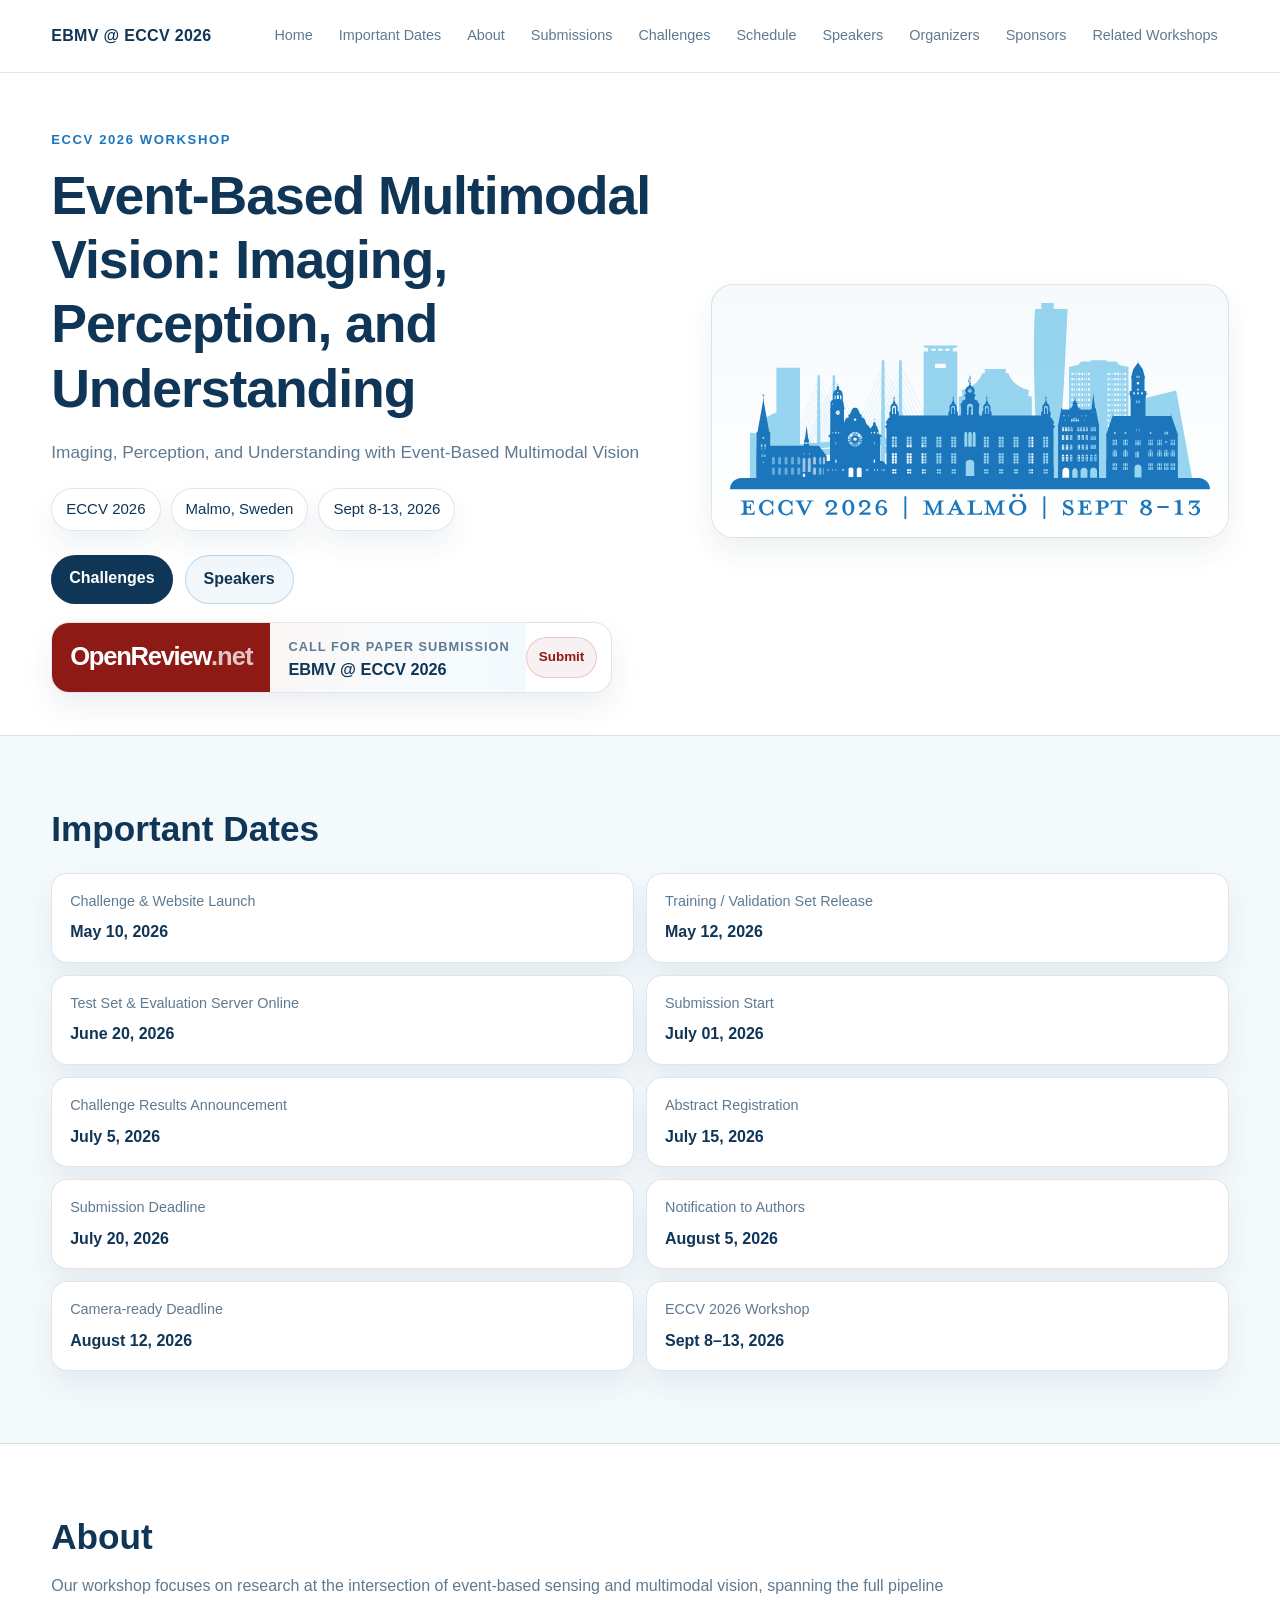
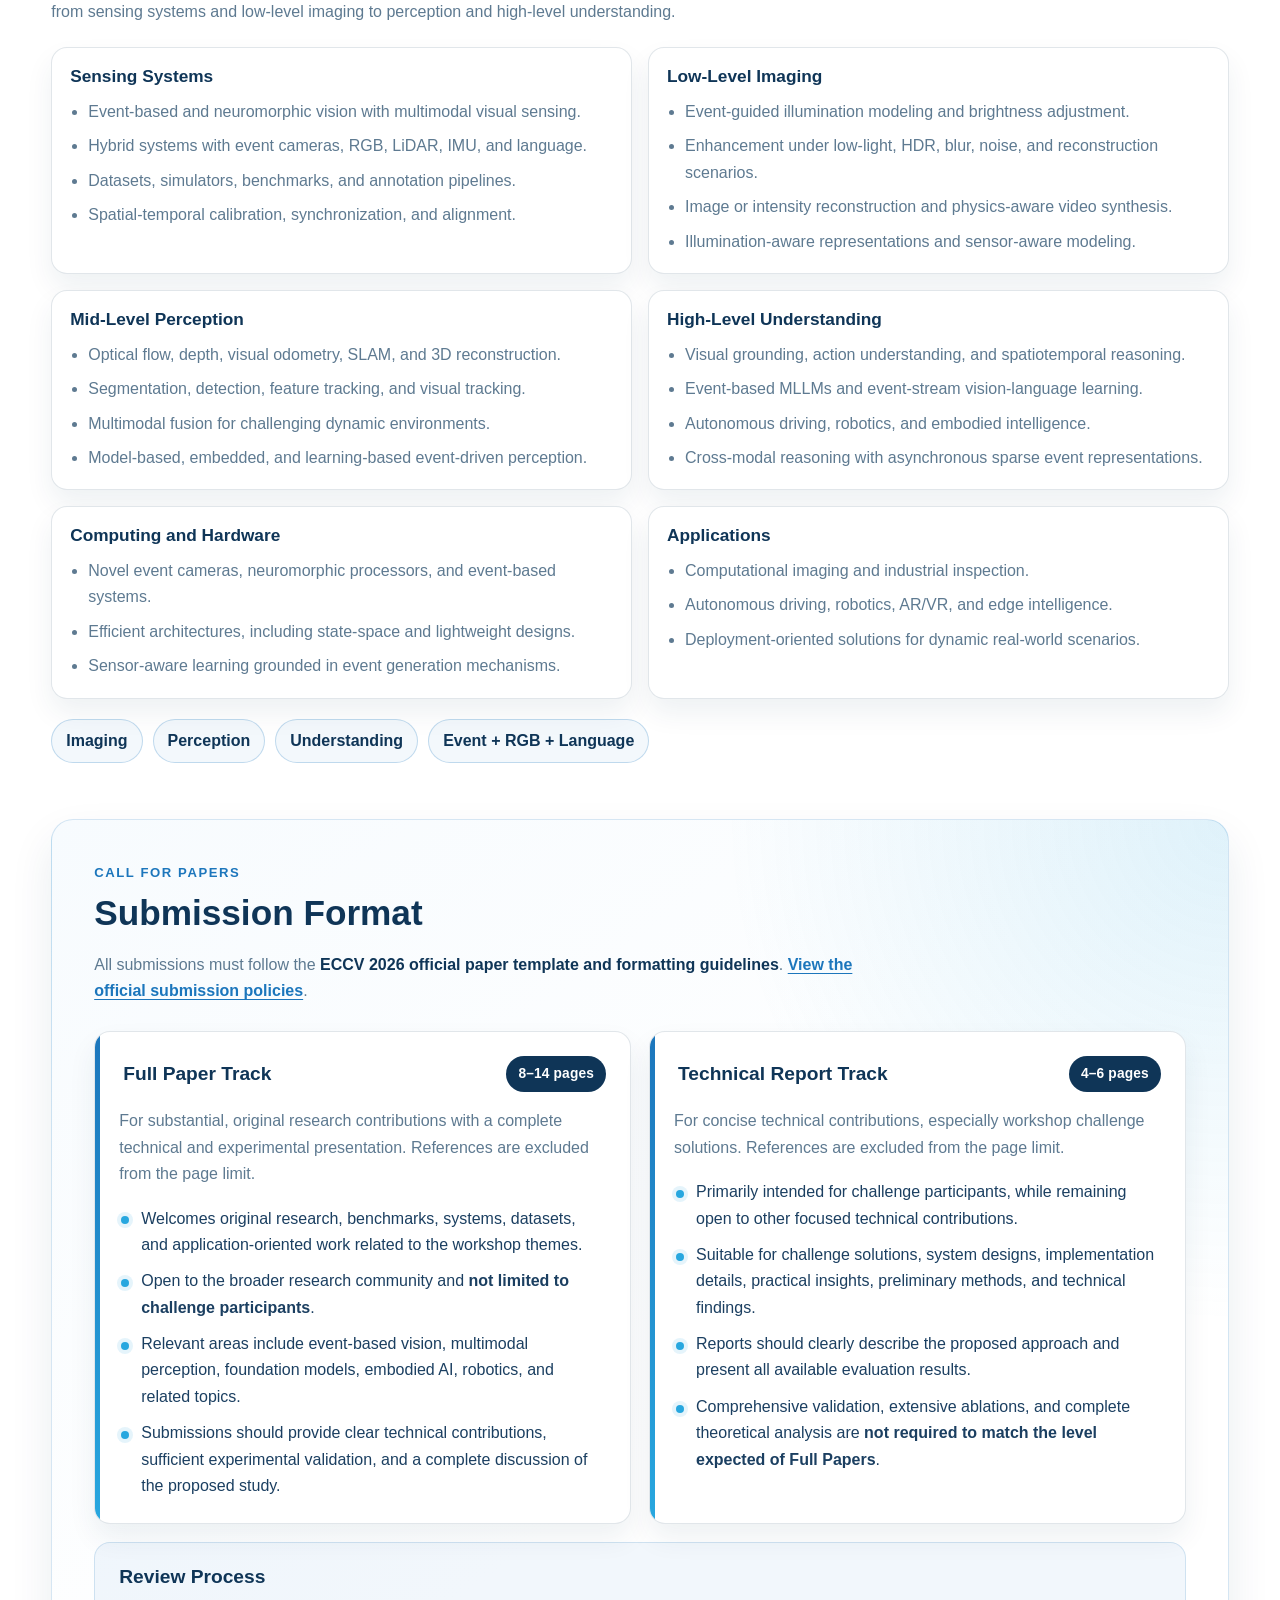
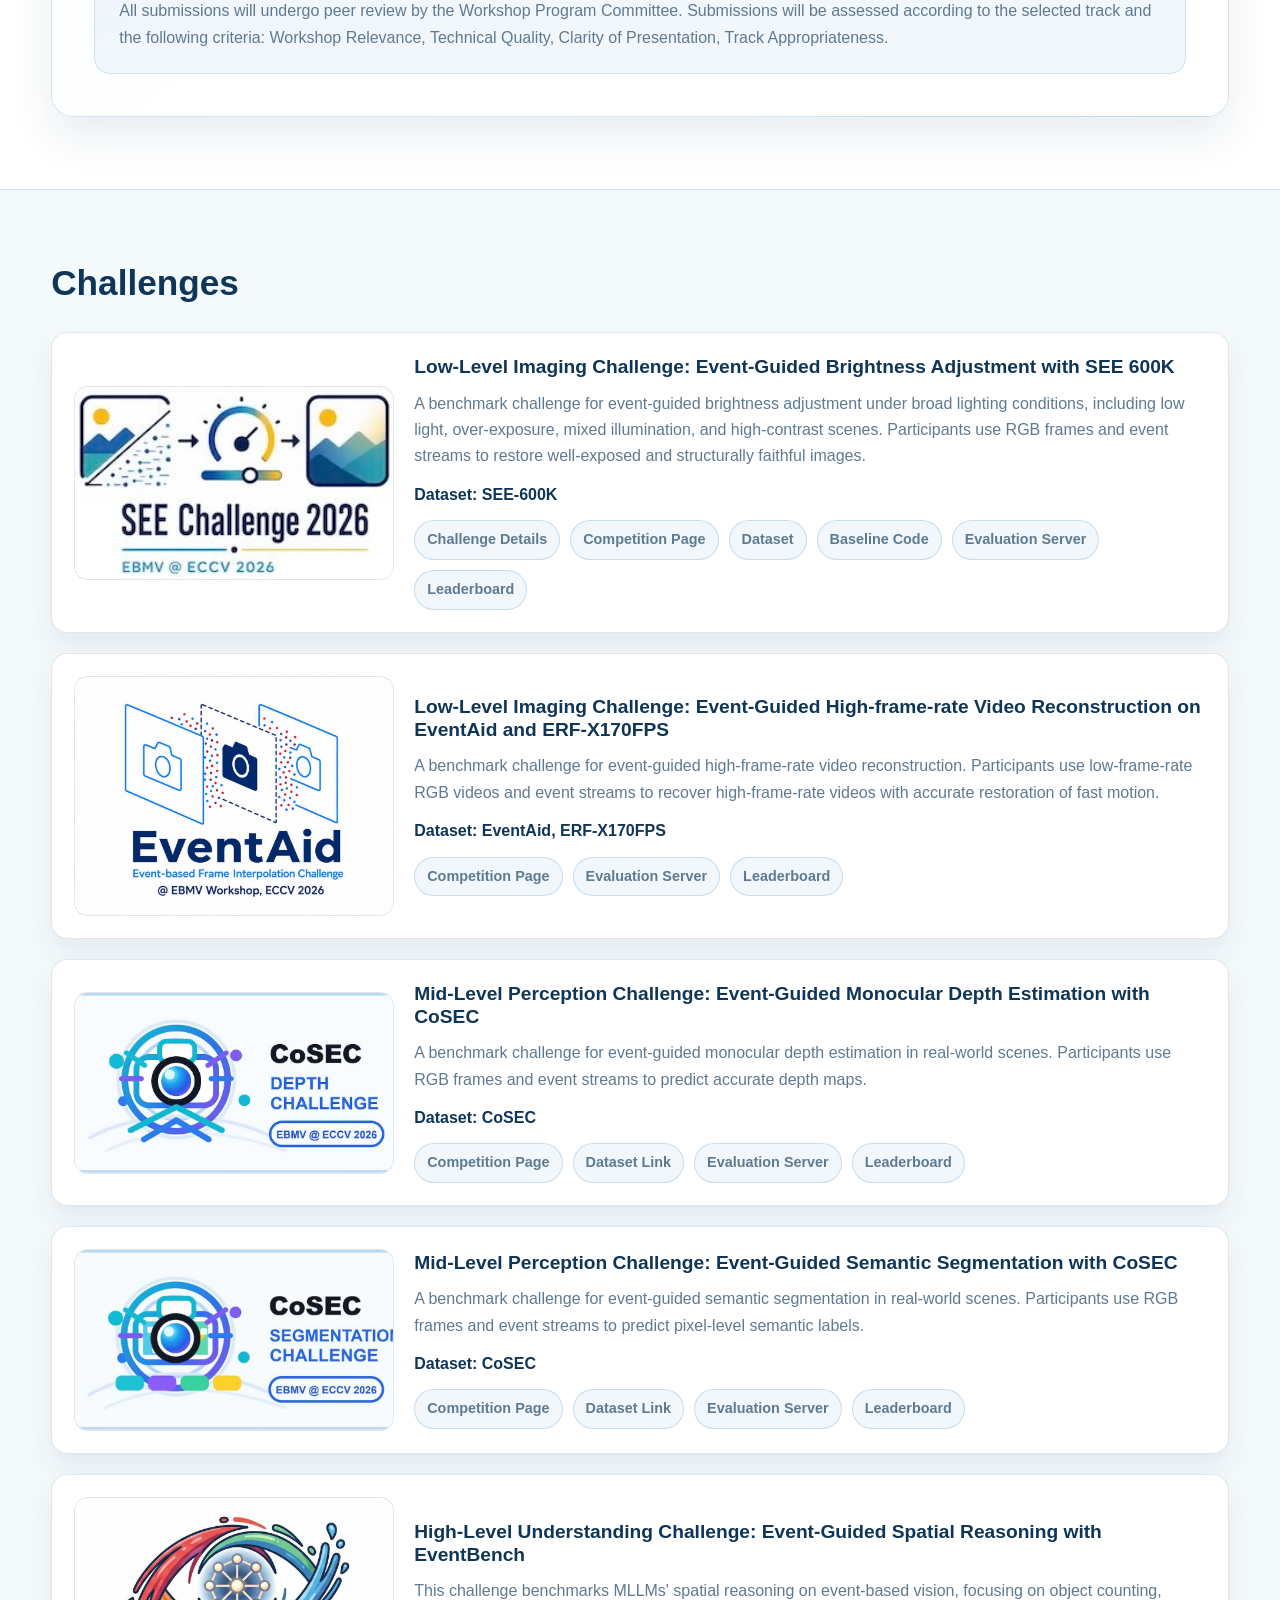
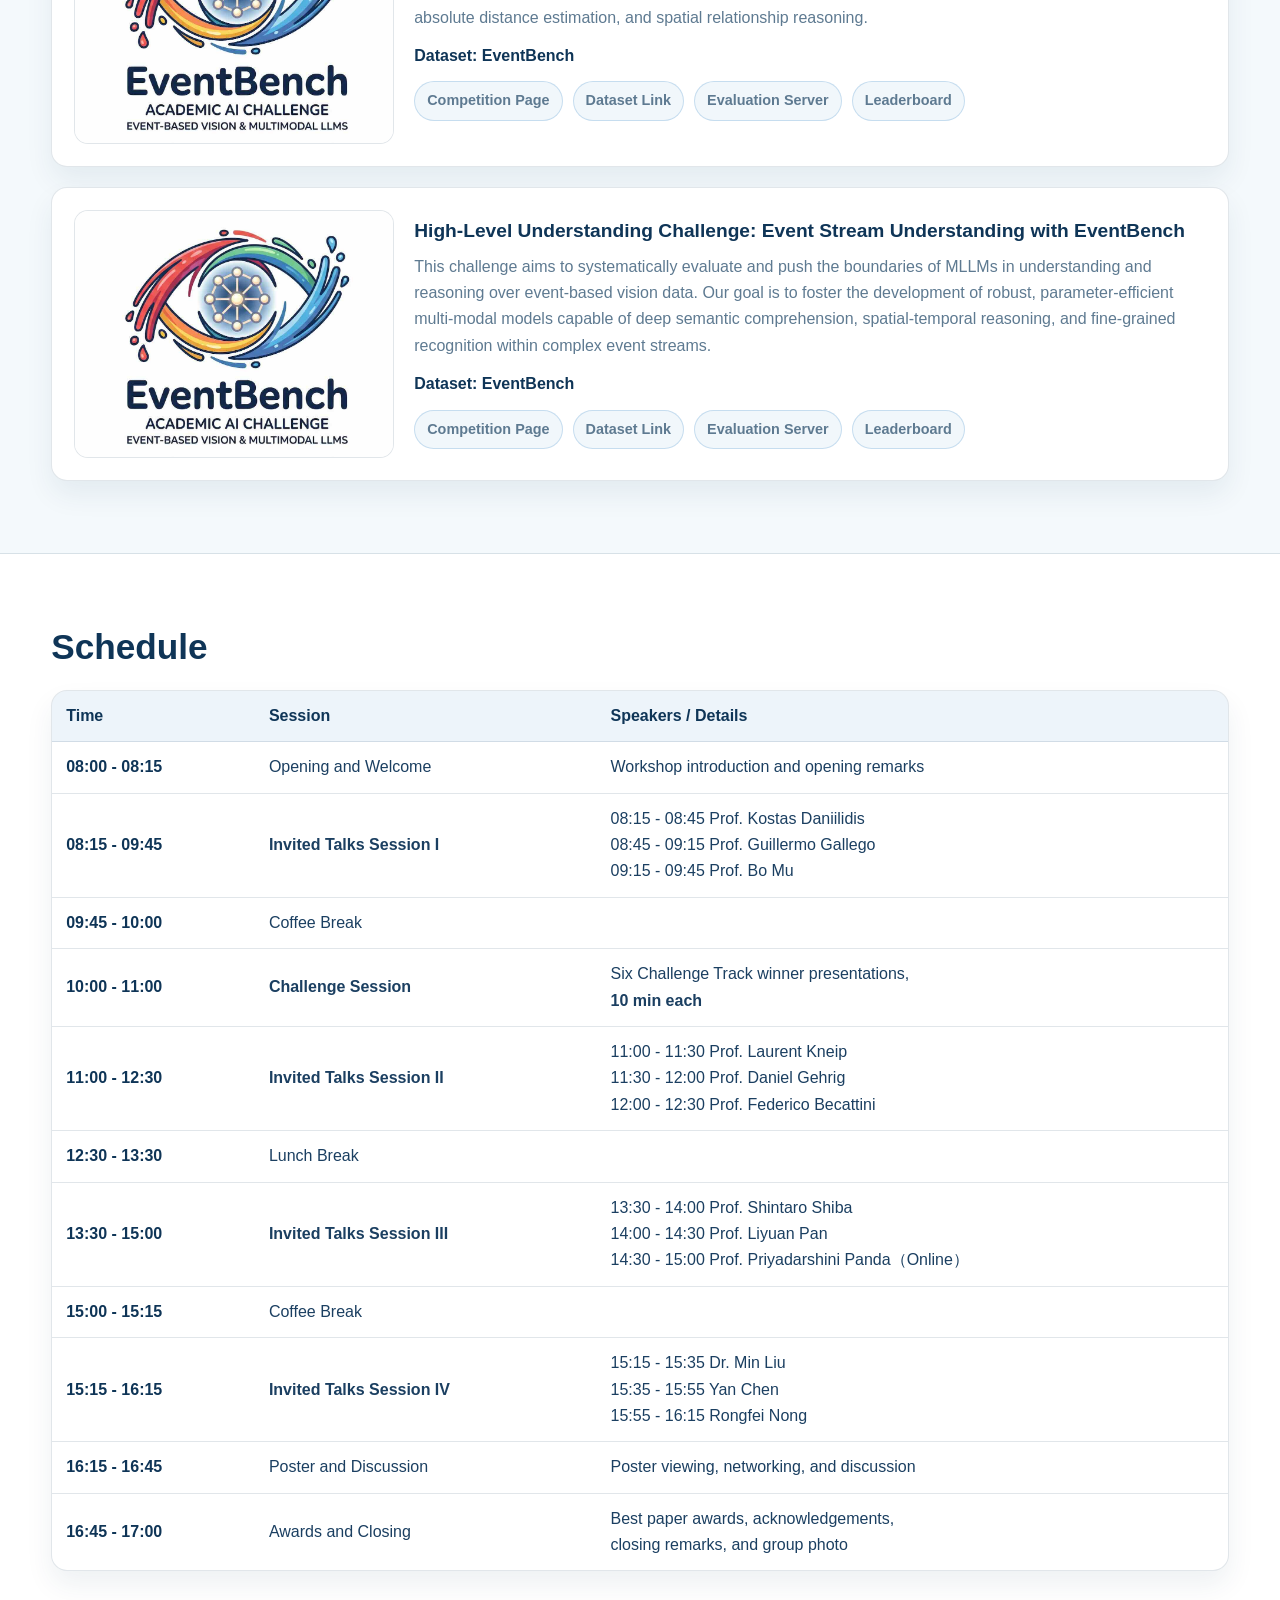
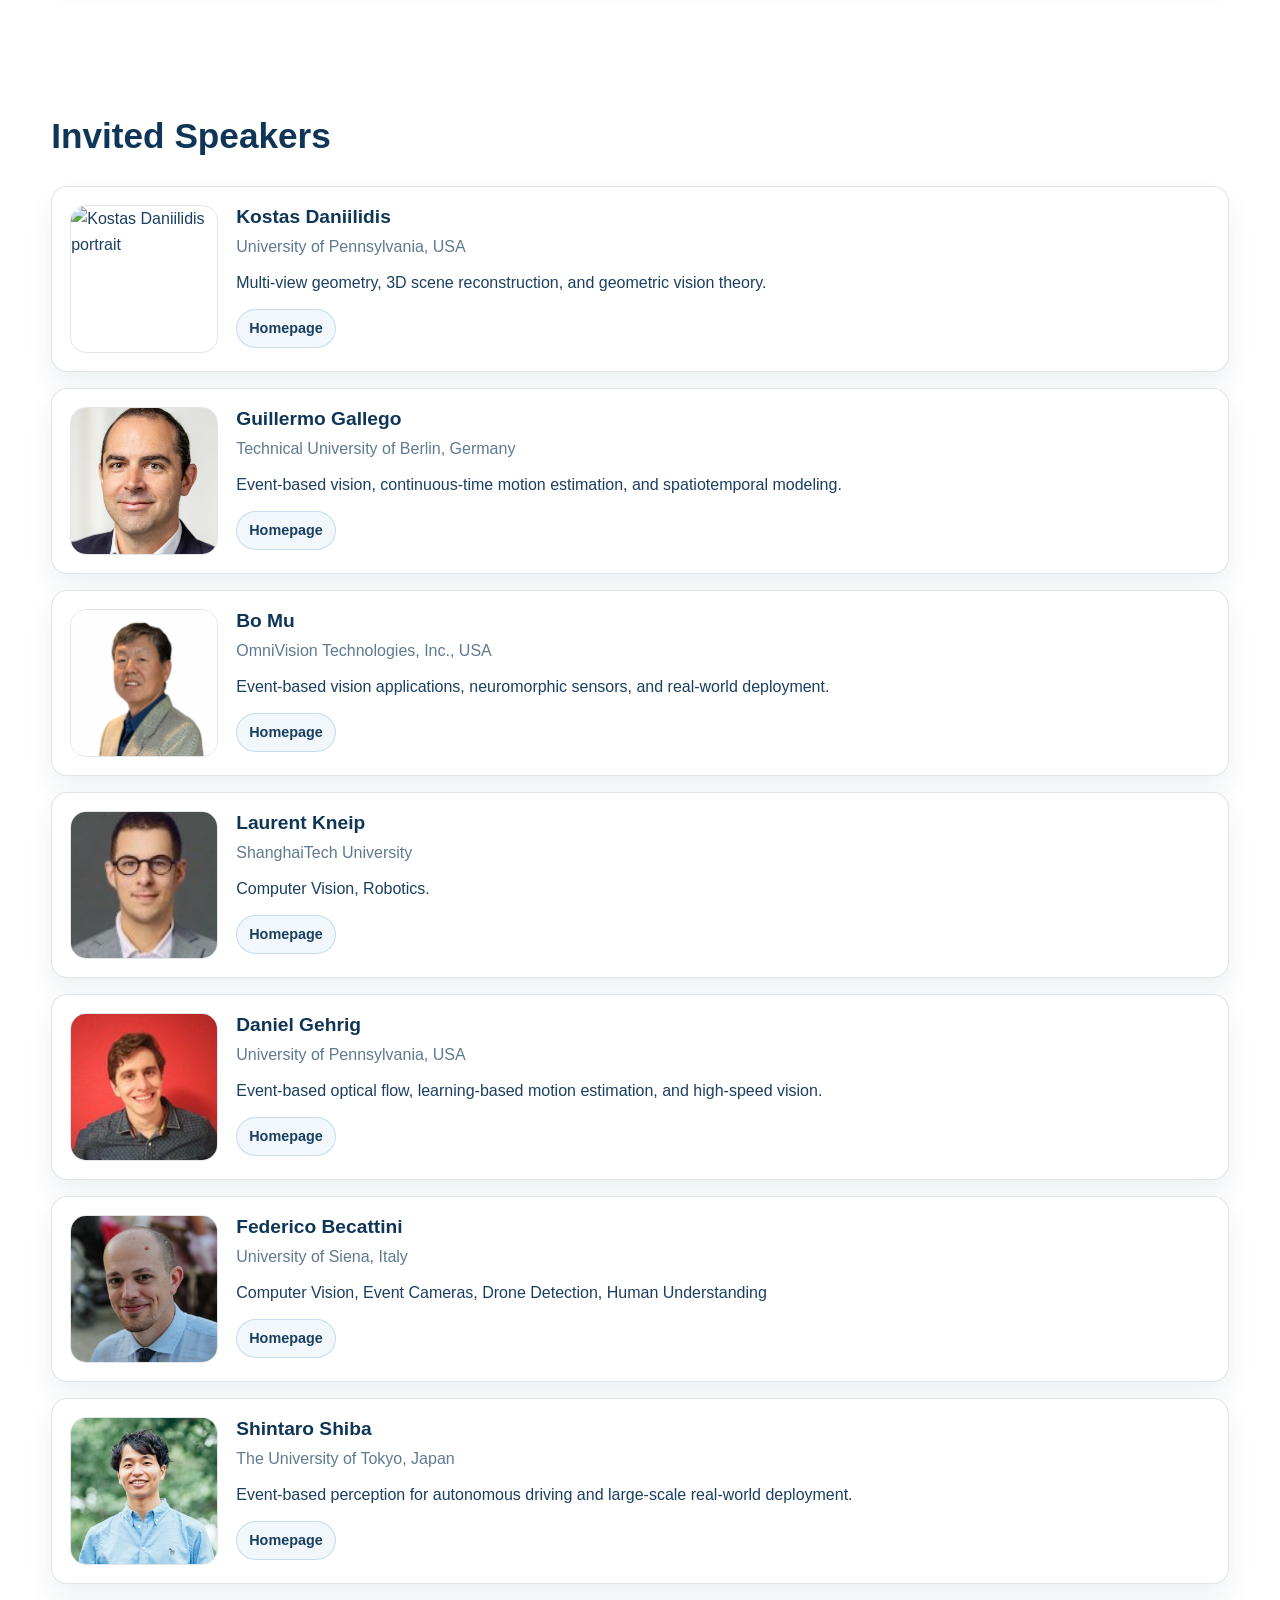
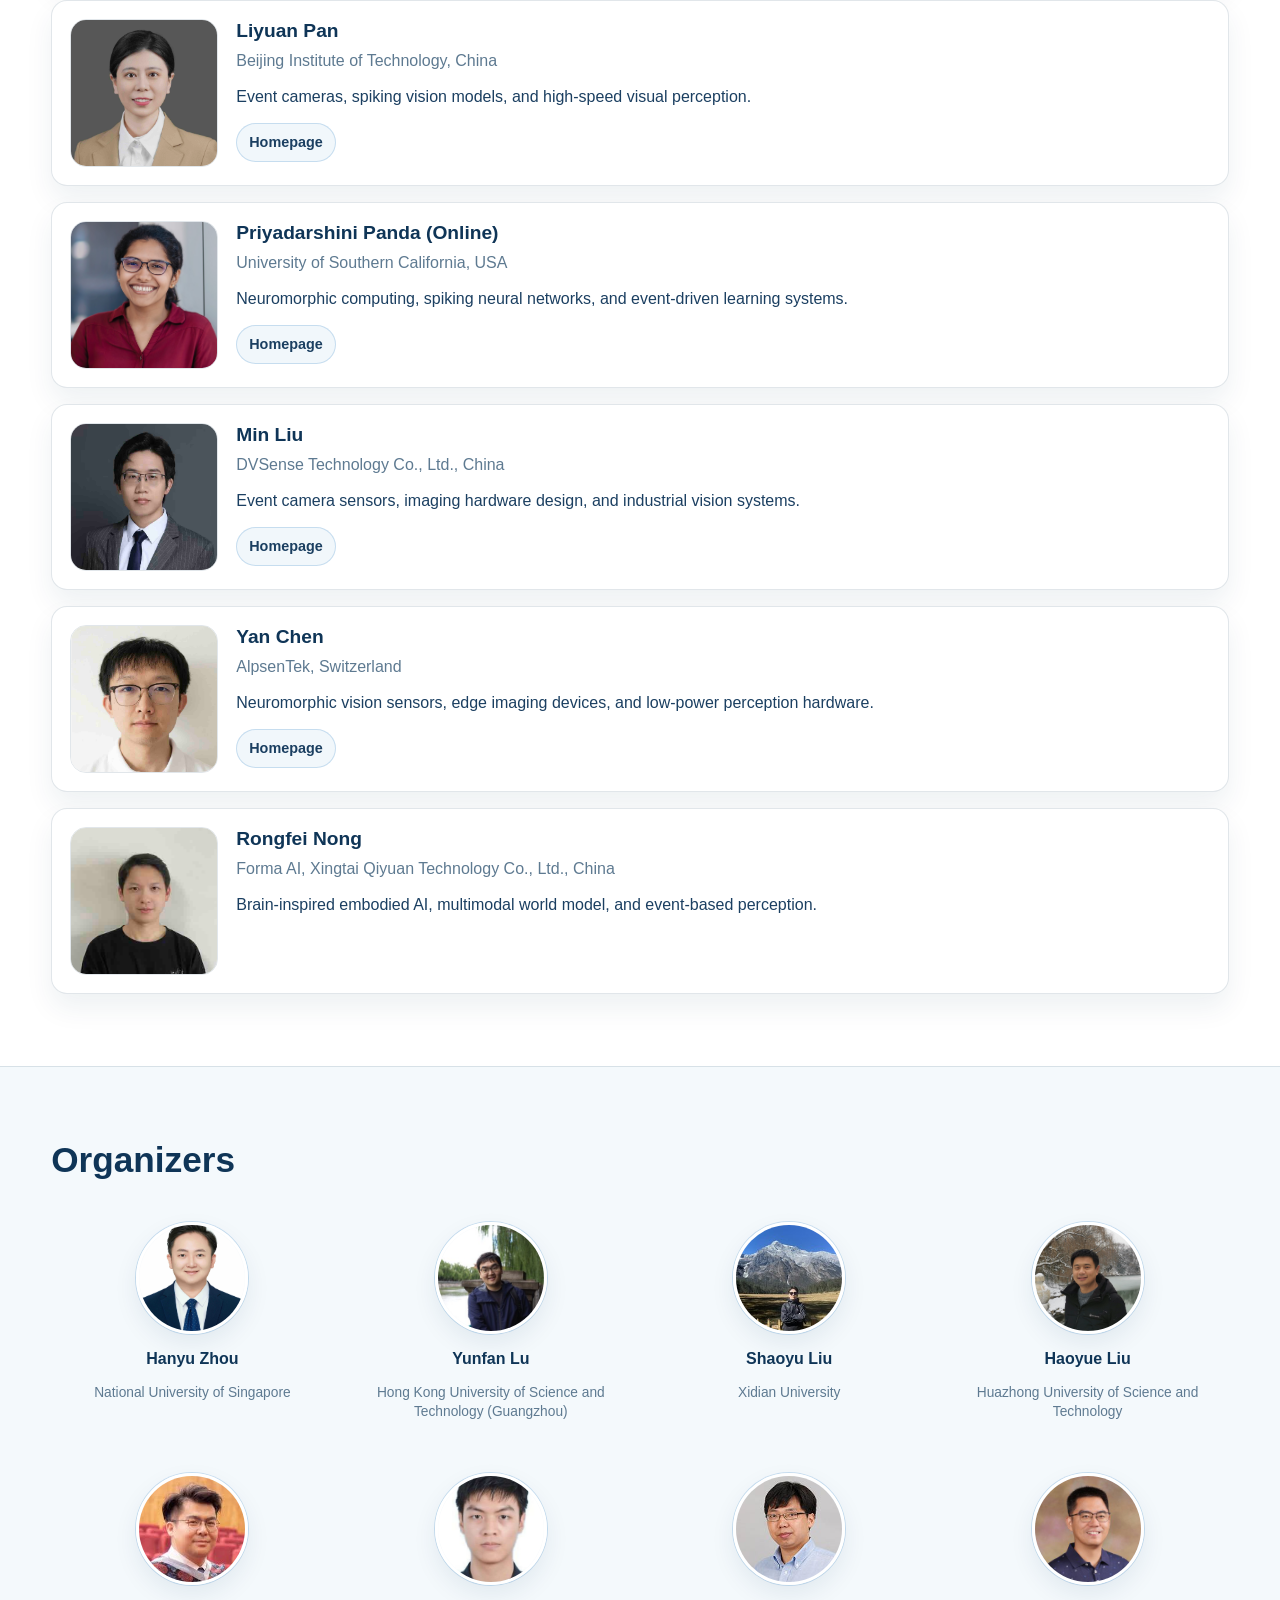
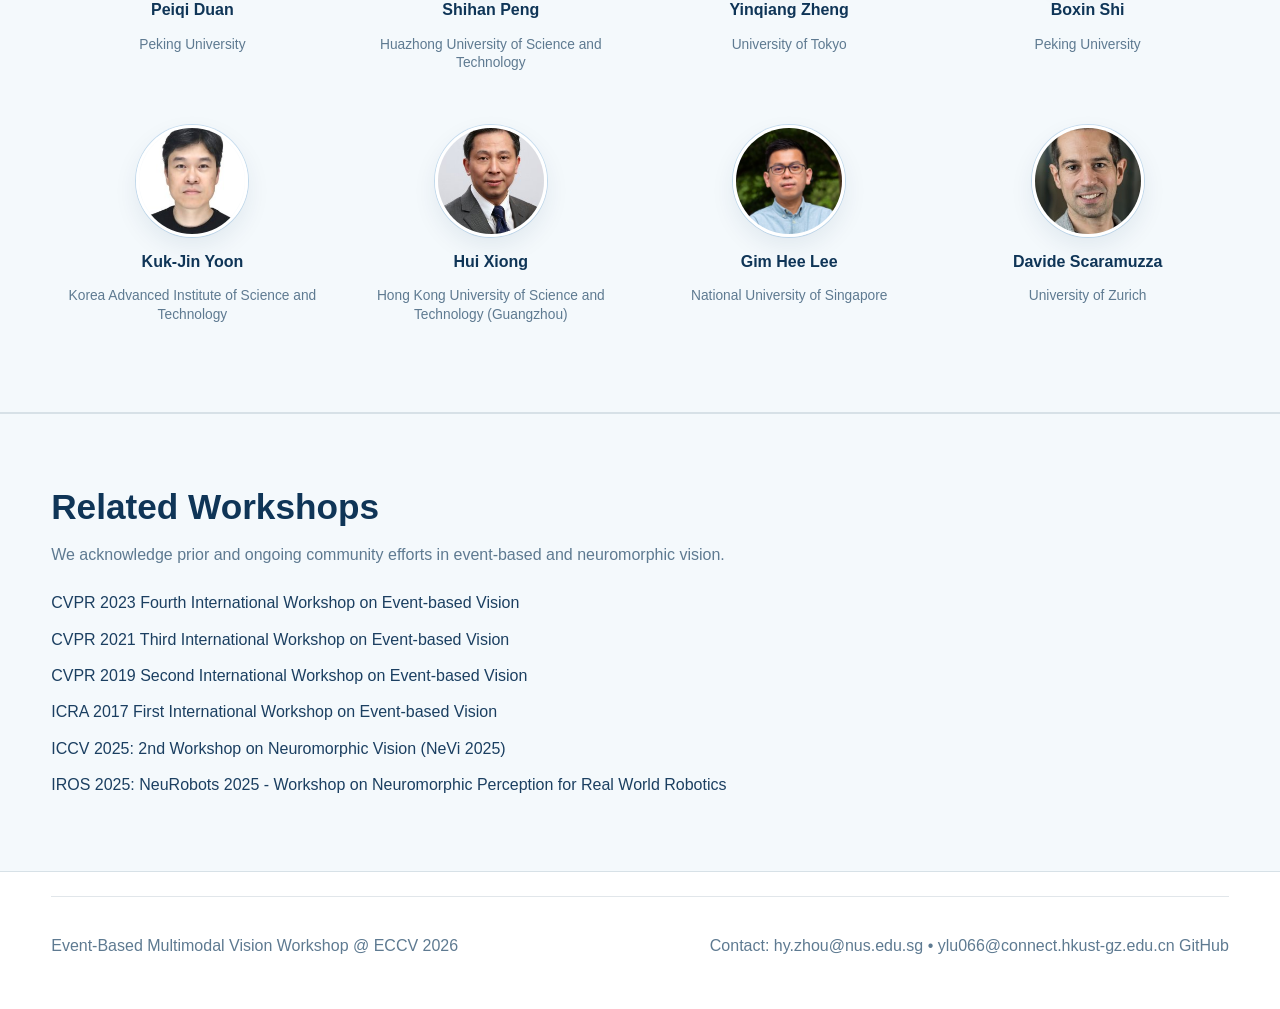
==== index.html @ de2e62d5 "docs(conf speakers): 更新会议讲者信息与相关资源 调整第四时段邀请报告讲者，交换两位讲者的卡片信息，新增Yan Chen的头像文件，清理多余空行并更新部分讲者的演讲主题。" ====
<!doctype html>
<html lang="en">

<head>
  <meta charset="UTF-8" />
  <meta name="viewport" content="width=device-width, initial-scale=1.0" />
  <meta name="description"
    content="ECCV 2026 Workshop: Event-Based Multimodal Vision: Imaging, Perception, and Understanding." />
  <title>EBMV @ ECCV 2026</title>
  <link rel="stylesheet" href="css/style.css" />
  <style>
    .submission-requirements {
      margin-top: 56px;
      padding: clamp(24px, 4vw, 42px);
      border: 1px solid rgba(28, 118, 188, 0.18);
      border-radius: var(--radius-lg);
      background:
        radial-gradient(circle at top right, rgba(40, 167, 223, 0.14), transparent 34%),
        linear-gradient(145deg, #f7fbfe 0%, #ffffff 62%);
      box-shadow: 0 20px 44px rgba(15, 53, 87, 0.09);
      scroll-margin-top: 96px;
    }

    .submission-heading {
      display: flex;
      align-items: flex-end;
      justify-content: space-between;
      gap: 18px;
      flex-wrap: wrap;
    }

    .submission-heading .eyebrow {
      margin-bottom: 8px;
    }

    .submission-template {
      margin: 0;
      max-width: 760px;
      color: var(--muted);
    }

    .submission-template strong {
      color: var(--title);
    }

    .submission-template a {
      color: var(--primary);
      font-weight: 700;
      text-decoration: underline;
      text-underline-offset: 3px;
    }

    .submission-tracks {
      margin-top: 26px;
      display: grid;
      grid-template-columns: repeat(2, minmax(0, 1fr));
      gap: 18px;
    }

    .submission-track {
      position: relative;
      padding: 24px;
      overflow: hidden;
    }

    .submission-track::before {
      position: absolute;
      inset: 0 auto 0 0;
      width: 5px;
      content: "";
      background: linear-gradient(180deg, var(--primary), var(--secondary));
    }

    .track-header {
      display: flex;
      align-items: center;
      justify-content: space-between;
      gap: 14px;
      padding-left: 4px;
    }

    .page-badge {
      flex: 0 0 auto;
      padding: 7px 12px;
      border-radius: 999px;
      background: var(--title);
      color: #fff;
      font-size: 0.86rem;
      font-weight: 750;
      letter-spacing: 0.01em;
    }

    .track-summary {
      margin: 16px 0 0;
      color: var(--muted);
    }

    .track-highlights {
      margin: 18px 0 0;
      padding: 0;
      list-style: none;
      display: grid;
      gap: 10px;
    }

    .track-highlights li {
      position: relative;
      padding-left: 22px;
      color: var(--text);
    }

    .track-highlights li::before {
      position: absolute;
      top: 0.68em;
      left: 2px;
      width: 8px;
      height: 8px;
      border-radius: 50%;
      content: "";
      background: var(--secondary);
      box-shadow: 0 0 0 4px rgba(40, 167, 223, 0.12);
    }

    .review-panel {
      margin-top: 18px;
      padding: 22px 24px;
      border: 1px solid rgba(28, 118, 188, 0.16);
      border-radius: var(--radius-md);
      background: rgba(28, 118, 188, 0.055);
    }

    .review-panel p {
      margin: 10px 0 0;
      color: var(--muted);
    }

    .review-criteria {
      margin: 16px 0 0;
      padding: 0;
      list-style: none;
      display: flex;
      flex-wrap: wrap;
      gap: 9px;
    }

    .review-criteria li {
      padding: 7px 12px;
      border: 1px solid rgba(28, 118, 188, 0.2);
      border-radius: 999px;
      background: #fff;
      color: var(--title);
      font-size: 0.9rem;
      font-weight: 650;
    }

    @media (max-width: 820px) {
      .submission-tracks {
        grid-template-columns: 1fr;
      }
    }

    @media (max-width: 520px) {
      .track-header {
        align-items: flex-start;
        flex-direction: column;
      }
    }
  </style>
</head>

<body>
  <header class="site-header">
    <div class="container nav">
      <a class="brand" href="#home">EBMV @ ECCV 2026</a>
      <nav aria-label="Main navigation">
        <a href="#home">Home</a>
        <a href="#dates">Important Dates</a>
        <a href="#about">About</a>
        <a href="#submissions">Submissions</a>
        <a href="#challenges">Challenges</a>
        <a href="#schedule">Schedule</a>
        <a href="#speakers">Speakers</a>
        <a href="#organizers">Organizers</a>
        <a href="#sponsors">Sponsors</a>
        <a href="#related">Related Workshops</a>
      </nav>
    </div>
  </header>

  <main>
    <section id="home" class="hero">
      <div class="container hero-grid">
        <div>
          <p class="eyebrow">ECCV 2026 Workshop</p>
          <h1>Event-Based Multimodal Vision: Imaging, Perception, and Understanding</h1>
          <p class="subtitle">
            Imaging, Perception, and Understanding with Event-Based Multimodal Vision
          </p>
          <p class="meta">
            <span>ECCV 2026</span>
            <span>Malmo, Sweden</span>
            <span>Sept 8-13, 2026</span>
          </p>
          <div class="actions">
            <a class="btn btn-primary" href="#challenges">Challenges</a>
            <a class="btn btn-secondary" href="#speakers">Speakers</a>
          </div>
          <a class="submission-banner" href="https://openreview.net/group?id=thecvf.com/ECCV/2026/Workshop/EBMV"
            target="_blank" rel="noreferrer" aria-label="OpenReview call for paper submission link">
            <span class="submission-banner-brand" aria-hidden="true">
              <span class="submission-banner-brand-word">OpenReview</span><span class="submission-banner-brand-net">.net</span>
            </span>
            <span class="submission-banner-copy">
              <span class="submission-banner-label">Call for Paper Submission</span>
              <span class="submission-banner-title">EBMV @ ECCV 2026</span>
            </span>
            <span class="submission-banner-chip">Submit</span>
          </a>
 
        </div>
        <div class="hero-image-card">
          <img src="assets/images/eccv-2026-skyline.svg" alt="ECCV 2026 workshop skyline visual" />
        </div>
      </div>
    </section>

    <section id="dates" class="section muted-bg">
      <div class="container">
        <h2>Important Dates</h2>

        <div class="date-grid">
          <article class="card date-card">
            <p class="date-label">Challenge &amp; Website Launch</p>
            <p class="date-value">May 10, 2026</p>
          </article>

          <article class="card date-card">
            <p class="date-label">Training / Validation Set Release</p>
            <p class="date-value">May 12, 2026</p>
          </article>

          <article class="card date-card">
            <p class="date-label">Test Set &amp; Evaluation Server Online</p>
            <p class="date-value">June 20, 2026</p>
          </article>

          <article class="card date-card">
            <p class="date-label">Submission Start</p>
            <p class="date-value">July 01, 2026</p>
          </article>

          <article class="card date-card">
            <p class="date-label">Challenge Results Announcement</p>
            <p class="date-value">July 5, 2026</p>
          </article>

          <article class="card date-card">
            <p class="date-label">Abstract Registration</p>
            <p class="date-value">July 15, 2026</p>
          </article>

          <article class="card date-card">
            <p class="date-label">Submission Deadline</p>
            <p class="date-value">July 20, 2026</p>
          </article>

          <article class="card date-card">
            <p class="date-label">Notification to Authors</p>
            <p class="date-value">August 5, 2026</p>
          </article>

          <article class="card date-card">
            <p class="date-label">Camera-ready Deadline</p>
            <p class="date-value">August 12, 2026</p>
          </article>

          <article class="card date-card">
            <p class="date-label">ECCV 2026 Workshop</p>
            <p class="date-value">Sept 8–13, 2026</p>
          </article>
        </div>
      </div>
    </section>

    <section id="about" class="section">
      <div class="container">
        <h2>About</h2>
        <p class="about-intro">
          Our workshop focuses on research at the intersection of event-based sensing and
          multimodal vision, spanning the full pipeline from sensing systems and low-level imaging
          to perception and high-level understanding.
        </p>

        <div class="topic-grid">
          <article class="card topic-card">
            <h3>Sensing Systems</h3>
            <ul class="topic-list">
              <li>Event-based and neuromorphic vision with multimodal visual sensing.</li>
              <li>Hybrid systems with event cameras, RGB, LiDAR, IMU, and language.</li>
              <li>Datasets, simulators, benchmarks, and annotation pipelines.</li>
              <li>Spatial-temporal calibration, synchronization, and alignment.</li>
            </ul>
          </article>

          <article class="card topic-card">
            <h3>Low-Level Imaging</h3>
            <ul class="topic-list">
              <li>Event-guided illumination modeling and brightness adjustment.</li>
              <li>Enhancement under low-light, HDR, blur, noise, and reconstruction scenarios.</li>
              <li>Image or intensity reconstruction and physics-aware video synthesis.</li>
              <li>Illumination-aware representations and sensor-aware modeling.</li>
            </ul>
          </article>

          <article class="card topic-card">
            <h3>Mid-Level Perception</h3>
            <ul class="topic-list">
              <li>Optical flow, depth, visual odometry, SLAM, and 3D reconstruction.</li>
              <li>Segmentation, detection, feature tracking, and visual tracking.</li>
              <li>Multimodal fusion for challenging dynamic environments.</li>
              <li>Model-based, embedded, and learning-based event-driven perception.</li>
            </ul>
          </article>

          <article class="card topic-card">
            <h3>High-Level Understanding</h3>
            <ul class="topic-list">
              <li>Visual grounding, action understanding, and spatiotemporal reasoning.</li>
              <li>Event-based MLLMs and event-stream vision-language learning.</li>
              <li>Autonomous driving, robotics, and embodied intelligence.</li>
              <li>Cross-modal reasoning with asynchronous sparse event representations.</li>
            </ul>
          </article>

          <article class="card topic-card">
            <h3>Computing and Hardware</h3>
            <ul class="topic-list">
              <li>Novel event cameras, neuromorphic processors, and event-based systems.</li>
              <li>Efficient architectures, including state-space and lightweight designs.</li>
              <li>Sensor-aware learning grounded in event generation mechanisms.</li>
            </ul>
          </article>

          <article class="card topic-card">
            <h3>Applications</h3>
            <ul class="topic-list">
              <li>Computational imaging and industrial inspection.</li>
              <li>Autonomous driving, robotics, AR/VR, and edge intelligence.</li>
              <li>Deployment-oriented solutions for dynamic real-world scenarios.</li>
            </ul>
          </article>
        </div>

        <ul class="tags" aria-label="Workshop highlights">
          <li>Imaging</li>
          <li>Perception</li>
          <li>Understanding</li>
          <li>Event + RGB + Language</li>
        </ul>

        <div id="submissions" class="submission-requirements">
          <div class="submission-heading">
            <div>
              <p class="eyebrow">Call for Papers</p>
              <h2>Submission Format</h2>
            </div>
            <p class="submission-template">
              All submissions must follow the
              <strong>ECCV 2026 official paper template and formatting guidelines</strong>.
              <a href="https://eccv.ecva.net/Conferences/2026/SubmissionPolicies" target="_blank"
                rel="noreferrer">View the official submission policies</a>.
            </p>
          </div>

          <div class="submission-tracks">
            <article class="card submission-track">
              <div class="track-header">
                <h3>Full Paper Track</h3>
                <span class="page-badge">8&ndash;14 pages</span>
              </div>
              <p class="track-summary">
                For substantial, original research contributions with a complete technical and
                experimental presentation. References are excluded from the page limit.
              </p>
              <ul class="track-highlights">
                <li>
                  Welcomes original research, benchmarks, systems, datasets, and
                  application-oriented work related to the workshop themes.
                </li>
                <li>
                  Open to the broader research community and <strong>not limited to challenge
                    participants</strong>.
                </li>
                <li>
                  Relevant areas include event-based vision, multimodal perception, foundation
                  models, embodied AI, robotics, and related topics.
                </li>
                <li>
                  Submissions should provide clear technical contributions, sufficient
                  experimental validation, and a complete discussion of the proposed study.
                </li>
              </ul>
            </article>

            <article class="card submission-track">
              <div class="track-header">
                <h3>Technical Report Track</h3>
                <span class="page-badge">4&ndash;6 pages</span>
              </div>
              <p class="track-summary">
                For concise technical contributions, especially workshop challenge solutions.
                References are excluded from the page limit.
              </p>
              <ul class="track-highlights">
                <li>
                  Primarily intended for challenge participants, while remaining open to other
                  focused technical contributions.
                </li>
                <li>
                  Suitable for challenge solutions, system designs, implementation details,
                  practical insights, preliminary methods, and technical findings.
                </li>
                <li>
                  Reports should clearly describe the proposed approach and present all available
                  evaluation results.
                </li>
                <li>
                  Comprehensive validation, extensive ablations, and complete theoretical analysis
                  are <strong>not required to match the level expected of Full Papers</strong>.
                </li>
              </ul>
            </article>
          </div>

          <div class="review-panel">
            <h3>Review Process</h3>
            <p>
              All submissions will undergo peer review by the Workshop Program Committee.
              Submissions will be assessed according to the selected track and the following
              criteria:
              Workshop Relevance,
              Technical Quality,
              Clarity of Presentation,
              Track Appropriateness.
          </div>
        </div>
      </div>
    </section>

    <section id="challenges" class="section muted-bg">
      <div class="container">
        <h2>Challenges</h2>
        <div class="challenge-grid">

          <article class="card challenge-card">
            <div class="challenge-media">
              <img src="assets/images/SEE-logo.jpg" alt="SEE Challenge 2026 visual" />
            </div>

            <div class="challenge-content">
              <h3>Low-Level Imaging Challenge: Event-Guided Brightness Adjustment with SEE 600K</h3>

              <p>
                A benchmark challenge for event-guided brightness adjustment under broad lighting conditions,
                including low light, over-exposure, mixed illumination, and high-contrast scenes. Participants
                use RGB frames and event streams to restore well-exposed and structurally faithful images.
              </p>

              <p class="dataset">Dataset: SEE-600K</p>

              <p class="links">
                <a href="see-challenge.html">Challenge Details</a>
                <a href="https://www.codabench.org/competitions/16195/#/pages-tab">Competition Page</a>
                <a href="https://huggingface.co/datasets/yunfanlu/SEE-600K">Dataset</a>
                <a href="https://github.com/yunfanLu/SEE">Baseline Code</a>
                <a href="https://www.codabench.org/competitions/16195/#/participate-tab">Evaluation Server</a>
                <a href="https://www.codabench.org/competitions/16195/#/results-tab">Leaderboard</a>
              </p>
            </div>
          </article>

          <article class="card challenge-card">
            <div class="challenge-media">
              <img src="assets/images/EventA.jpg" alt="EventAid Challenge 2026 visual" />
            </div>
            <div class="challenge-content">
              <h3>Low-Level Imaging Challenge: Event-Guided High-frame-rate Video Reconstruction on EventAid and ERF-X170FPS</h3>
              <p>
                A benchmark challenge for event-guided high-frame-rate video reconstruction. Participants use
                low-frame-rate RGB videos and event streams to recover high-frame-rate videos with accurate
                restoration of fast motion.
              </p>
              <p class="dataset">Dataset: EventAid, ERF-X170FPS</p>
              <p class="links">
                <a href="https://www.codabench.org/competitions/16375/">Competition Page</a>
                <a href="https://www.codabench.org/competitions/16375/#/participate-tab">Evaluation Server</a>
                <a href="https://www.codabench.org/competitions/16375/#/results-tab">Leaderboard</a>
              </p>
            </div>
          </article>


          <article class="card challenge-card">
            <div class="challenge-media">
              <img src="assets/images/Depth-logo.jpg" alt="CoSEC Depth Challenge 2026 visual" />
            </div>
            <div class="challenge-content">
              <h3>Mid-Level Perception Challenge: Event-Guided Monocular Depth Estimation with CoSEC</h3>
              <p>
                A benchmark challenge for event-guided monocular depth estimation in real-world scenes. Participants use
                RGB frames and event streams to predict accurate depth maps.
              </p>
              <p class="dataset">Dataset: CoSEC</p>
              <p class="links">
                <a href="https://www.codabench.org/competitions/16218/#/pages-tab">Competition Page</a>
                <a href="https://cosec.org.cn/">Dataset Link</a>
                <a href="https://www.codabench.org/competitions/16218/#/participate-tab">Evaluation Server</a>
                <a href="https://www.codabench.org/competitions/16218/#/results-tab">Leaderboard</a>
              </p>
            </div>
          </article>

          <article class="card challenge-card">
            <div class="challenge-media">
              <img src="assets/images/Segmentation-logo.jpg" alt="CoSEC Segmentation Challenge 2026 visual" />
            </div>
            <div class="challenge-content">
              <h3>Mid-Level Perception Challenge: Event-Guided Semantic Segmentation with CoSEC</h3>
              <p>
                A benchmark challenge for event-guided semantic segmentation in real-world scenes. Participants use RGB
                frames and event streams to predict pixel-level semantic labels.
              </p>
              <p class="dataset">Dataset: CoSEC</p>
              <p class="links">
                <a href="https://www.codabench.org/competitions/16261/#/pages-tab">Competition Page</a>
                <a href="https://cosec.org.cn/">Dataset Link</a>
                <a href="https://www.codabench.org/competitions/16261/#/participate-tab">Evaluation Server</a>
                <a href="https://www.codabench.org/competitions/16261/#/results-tab">Leaderboard</a>
              </p>
            </div>
          </article>

          <article class="card challenge-card">
            <div class="challenge-media">
              <img src="assets/images/EventB.jpg" alt="High-level understanding challenge placeholder visual" />
            </div>
            <div class="challenge-content">
              <h3>High-Level Understanding Challenge: Event-Guided Spatial Reasoning with EventBench</h3>
              <p>
                This challenge benchmarks MLLMs' spatial reasoning on event-based vision, focusing on object counting,
                absolute distance estimation, and spatial relationship reasoning.
              </p>
              <p class="dataset">Dataset: EventBench</p>
              <p class="links">
                <a href="https://www.codabench.org/competitions/16303/">Competition Page</a>
                <a href="https://www.codabench.org/competitions/16303/">Dataset Link</a>
                <a href="https://www.codabench.org/competitions/16303/">Evaluation Server</a>
                <a href="https://www.codabench.org/competitions/16303/">Leaderboard</a>
              </p>
            </div>
          </article>

          <article class="card challenge-card">
            <div class="challenge-media">
              <img src="assets/images/EventB.jpg" alt="High-level understanding challenge placeholder visual" />
            </div>
            <div class="challenge-content">
              <h3>High-Level Understanding Challenge: Event Stream Understanding with EventBench</h3>
              <p>
                This challenge aims to systematically evaluate and push the boundaries of MLLMs in understanding and
                reasoning over event-based vision data. Our goal is to foster the development of robust,
                parameter-efficient multi-modal models capable of deep semantic comprehension, spatial-temporal
                reasoning, and fine-grained recognition within complex event streams.
              </p>
              <p class="dataset">Dataset: EventBench</p>
              <p class="links">
                <a href="https://www.codabench.org/competitions/16100/">Competition Page</a>
                <a href="https://www.codabench.org/competitions/16100/">Dataset Link</a>
                <a href="https://www.codabench.org/competitions/16100/">Evaluation Server</a>
                <a href="https://www.codabench.org/competitions/16100/">Leaderboard</a>
              </p>
            </div>
          </article>

        </div>
      </div>
    </section>

    <section id="schedule" class="section">
      <div class="container">
        <h2>Schedule</h2>
        <div class="schedule-wrap card">
          <table class="schedule-table">
            <thead>
              <tr>
                <th>Time</th>
                <th>Session</th>
                <th>Speakers / Details</th>
              </tr>
            </thead>
            <tbody>
              <tr>
                <td>08:00 - 08:15</td>
                <td>Opening and Welcome</td>
                <td>Workshop introduction and opening remarks</td>
              </tr>
              <tr>
                <td>08:15 - 09:45</td>
                <td><strong>Invited Talks Session I</strong></td>
                <td>
                  08:15 - 08:45 Prof. Kostas Daniilidis<br>
                  08:45 - 09:15 Prof. Guillermo Gallego<br>
                  09:15 - 09:45 Prof. Bo Mu
                </td>
              </tr>
              <tr>
                <td>09:45 - 10:00</td>
                <td>Coffee Break</td>
                <td></td>
              </tr>
              <tr>
                <td>10:00 - 11:00</td>
                <td><strong>Challenge Session</strong></td>
                <td>
                  Six Challenge Track winner presentations,<br>
                  <strong>10 min each</strong>
                </td>
              </tr>
              <tr>
                <td>11:00 - 12:30</td>
                <td><strong>Invited Talks Session II</strong></td>
                <td>
                  11:00 - 11:30 Prof. Laurent Kneip<br>
                  11:30 - 12:00 Prof. Daniel Gehrig<br>
                  12:00 - 12:30 Prof. Federico Becattini
                </td>
              </tr>
              <tr>
                <td>12:30 - 13:30</td>
                <td>Lunch Break</td>
                <td></td>
              </tr>
              <tr>
                <td>13:30 - 15:00</td>
                <td><strong>Invited Talks Session III</strong></td>
                <td>
                  13:30 - 14:00 Prof. Shintaro Shiba<br>
                  14:00 - 14:30 Prof. Liyuan Pan<br>
                  14:30 - 15:00 Prof. Priyadarshini Panda（Online）
                </td>
              </tr>
              <tr>
                <td>15:00 - 15:15</td>
                <td>Coffee Break</td>
                <td></td>
              </tr>
              <tr>
                <td>15:15 - 16:15</td>
                <td><strong>Invited Talks Session IV</strong></td>
                <td>
                  15:15 - 15:35 Dr. Min Liu<br>
                  15:35 - 15:55 Yan Chen<br>
                  15:55 - 16:15 Rongfei Nong
                </td>
              </tr>
              <tr>
                <td>16:15 - 16:45</td>
                <td>Poster and Discussion</td>
                <td>Poster viewing, networking, and discussion</td>
              </tr>
              <tr>
                <td>16:45 - 17:00</td>
                <td>Awards and Closing</td>
                <td>
                  Best paper awards, acknowledgements,<br>
                  closing remarks, and group photo
                </td>
              </tr>
            </tbody>
          </table>
        </div>
      </div>
    </section>

    <section id="speakers" class="section">
      <div class="container">
        <h2>Invited Speakers</h2>

        <div class="speaker-list">
          <article class="card speaker-card">
            <img src="Vibe/KostasDaniilidis.jpeg" alt="Kostas Daniilidis portrait" />
            <div>
              <h3>Kostas Daniilidis</h3>
              <p class="affiliation">University of Pennsylvania, USA</p>
              <p class="talk-title">
                Multi-view geometry, 3D scene reconstruction, and geometric vision theory.
              </p>
              <p class="speaker-actions">
                <a href="https://www.cis.upenn.edu/~kostas/" target="_blank" rel="noreferrer">Homepage</a>
              </p>
            </div>
          </article>

          <article class="card speaker-card">
            <img src="Vibe/GuillermoGallego.jpg" alt="Guillermo Gallego portrait" />
            <div>
              <h3>Guillermo Gallego</h3>
              <p class="affiliation">Technical University of Berlin, Germany</p>
              <p class="talk-title">
                Event-based vision, continuous-time motion estimation, and spatiotemporal modeling.
              </p>
              <p class="speaker-actions">
                <a href="https://sites.google.com/view/guillermogallego" target="_blank" rel="noreferrer">Homepage</a>
              </p>
            </div>
          </article>

          <article class="card speaker-card">
            <img src="Vibe/MuBo.jpg" alt="Bo Mu portrait placeholder" />
            <div>
              <h3>Bo Mu</h3>
              <p class="affiliation">OmniVision Technologies, Inc., USA</p>
              <p class="talk-title">
                Event-based vision applications, neuromorphic sensors, and real-world deployment.
              </p>
              <p class="speaker-actions">
                <a href="https://www.ovt.com/" target="_blank" rel="noreferrer">Homepage</a>
              </p>
            </div>
          </article>

          <article class="card speaker-card">
            <img src="Vibe/LaurentKneip.jpeg" alt="Laurent Kneip portrait" />
            <div>
              <h3>Laurent Kneip</h3>
              <p class="affiliation">ShanghaiTech University</p>
              <p class="talk-title">
                Computer Vision, Robotics.
              </p>
              <p class="speaker-actions">
                <a href="https://mpl.sist.shanghaitech.edu.cn/" target="_blank" rel="noreferrer">Homepage</a>
              </p>
            </div>
          </article>

          <article class="card speaker-card">
            <img src="Vibe/DanielGehrig.jpg" alt="Daniel Gehrig portrait" />
            <div>
              <h3>Daniel Gehrig</h3>
              <p class="affiliation">University of Pennsylvania, USA</p>
              <p class="talk-title">
                Event-based optical flow, learning-based motion estimation, and high-speed vision.
              </p>
              <p class="speaker-actions">
                <a href="https://danielgehrig18.github.io/" target="_blank" rel="noreferrer">Homepage</a>
              </p>
            </div>
          </article>

          <article class="card speaker-card">
            <img src="Vibe/FedericoBecattini.jpeg" alt="Federico Becattini portrait" />
            <div>
              <h3>Federico Becattini</h3>
              <p class="affiliation">University of Siena, Italy</p>
              <p class="talk-title">
                Computer Vision, Event Cameras, Drone Detection, Human Understanding
              </p>
              <p class="speaker-actions">
                <a href="https://docenti.unisi.it/it/becattini-0" target="_blank" rel="noreferrer">Homepage</a>
              </p>
            </div>
          </article>

          <article class="card speaker-card">
            <img src="Vibe/ShintaroShiba.jpeg" alt="Shintaro Shiba portrait" />
            <div>
              <h3>Shintaro Shiba</h3>
              <p class="affiliation">The University of Tokyo, Japan</p>
              <p class="talk-title">
                Event-based perception for autonomous driving and large-scale real-world deployment.
              </p>
              <p class="speaker-actions">
                <a href="https://scholar.google.com/citations?user=R2Jpz5kAAAAJ" target="_blank"
                  rel="noreferrer">Homepage</a>
              </p>
            </div>
          </article>

          <article class="card speaker-card">
            <img src="Vibe/LiyuanPan.jpg" alt="Liyuan Pan portrait" />
            <div>
              <h3>Liyuan Pan</h3>
              <p class="affiliation">Beijing Institute of Technology, China</p>
              <p class="talk-title">
                Event cameras, spiking vision models, and high-speed visual perception.
              </p>
              <p class="speaker-actions">
                <a href="https://bitsslab.github.io/" target="_blank" rel="noreferrer">Homepage</a>
              </p>
            </div>
          </article>

          <article class="card speaker-card">
            <img src="Vibe/PriyadarshiniPanda.jpg" alt="Priyadarshini Panda portrait" />
            <div>
              <h3>Priyadarshini Panda (Online)</h3>
              <p class="affiliation">University of Southern California, USA</p>
              <p class="talk-title">
                Neuromorphic computing, spiking neural networks, and event-driven learning systems.
              </p>
              <p class="speaker-actions">
                <a href="https://viterbi.usc.edu/directory/faculty/Panda/Priyadarshini" target="_blank"
                  rel="noreferrer">Homepage</a>
              </p>
            </div>
          </article>

          <article class="card speaker-card">
            <img src="Vibe/MinLiu.jpg" alt="Min Liu portrait placeholder" />
            <div>
              <h3>Min Liu</h3>
              <p class="affiliation">DVSense Technology Co., Ltd., China</p>
              <p class="talk-title">
                Event camera sensors, imaging hardware design, and industrial vision systems.
              </p>
              <p class="speaker-actions">
                <a href="https://www.dvsense.com/en/products_en/" target="_blank" rel="noreferrer">Homepage</a>
              </p>
            </div>
          </article>

          <article class="card speaker-card">
            <img src="Vibe/ChenYan.jpg" alt="Yan Chen portrait placeholder" />
            <div>
              <h3>Yan Chen</h3>
              <p class="affiliation">AlpsenTek, Switzerland</p>
              <p class="talk-title">
                Neuromorphic vision sensors, edge imaging devices, and low-power perception hardware.
              </p>
              <p class="speaker-actions">
                <a href="https://en.alpsentek.com/" target="_blank" rel="noreferrer">Homepage</a>
              </p>
            </div>
          </article>

          <article class="card speaker-card">
            <img src="Vibe/RongfeiNong.jpeg" alt="Rongfei Nong portrait placeholder" />
            <div>
              <h3>Rongfei Nong</h3>
              <p class="affiliation">Forma AI, Xingtai Qiyuan Technology Co., Ltd., China</p>
              <p class="talk-title">
                Brain-inspired embodied AI, multimodal world model, and event-based perception.
              </p>
            </div>
          </article>


        </div>
    </section>

    <section id="organizers" class="section organizer-bg">
      <div class="container">
        <h2>Organizers</h2>
        <div class="organizer-grid">
          <article class="organizer">
            <a href="https://hyzhouboy.github.io/" target="_blank" rel="noreferrer">
              <img src="Vibe/HanyuZhou.jpg" alt="Hanyu Zhou portrait" />
              <p class="organizer-name">Hanyu Zhou</p>
              <p class="organizer-affiliation">National University of Singapore</p>
            </a>
          </article>
          <article class="organizer">
            <a href="https://yunfanlu.github.io/" target="_blank" rel="noreferrer">
              <img src="Vibe/YunfanLu.jpeg" alt="Yunfan Lu portrait" />
              <p class="organizer-name">Yunfan Lu</p>
              <p class="organizer-affiliation">Hong Kong University of Science and Technology (Guangzhou)</p>
            </a>
          </article>
          <article class="organizer">
            <a href="https://xdusyl.github.io/" target="_blank" rel="noreferrer">
              <img src="Vibe/ShaoyuLiu.jpg" alt="Shaoyu Liu portrait" />
              <p class="organizer-name">Shaoyu Liu</p>
              <p class="organizer-affiliation">Xidian University</p>
            </a>
          </article>
          <article class="organizer">
            <a href="https://liu-haoyue.github.io/" target="_blank" rel="noreferrer">
              <img src="Vibe/HaoyueLiu.jpg" alt="Haoyue Liu portrait placeholder" />
              <p class="organizer-name">Haoyue Liu</p>
              <p class="organizer-affiliation"> Huazhong University of Science and Technology</p>
            </a>
          </article>

          <article class="organizer">
            <a href="https://scholar.google.com/citations?user=VqF8ZNYAAAAJ" target="_blank" rel="noreferrer">
              <img src="Vibe/PeiqiDuan.jpeg" alt="Peiqi Duan portrait" />
              <p class="organizer-name">Peiqi Duan</p>
              <p class="organizer-affiliation">Peking University</p>
            </a>
          </article>
          <article class="organizer">
            <a href="https://pengshihan.com/" target="_blank" rel="noreferrer">
              <img src="Vibe/ShihanPeng.jpg" alt="Shihan Peng portrait placeholder" />
              <p class="organizer-name">Shihan Peng</p>
              <p class="organizer-affiliation">Huazhong University of Science and Technology</p>
            </a>
          </article>
          <article class="organizer">
            <a href="https://scholar.google.com/citations?user=JD-5DKcAAAAJ" target="_blank" rel="noreferrer">
              <img src="Vibe/YinqiangZheng.jpeg" alt="Yinqiang Zheng portrait" />
              <p class="organizer-name">Yinqiang Zheng</p>
              <p class="organizer-affiliation">University of Tokyo</p>
            </a>
          </article>
          <article class="organizer">
            <a href="http://camera.pku.edu.cn/" target="_blank" rel="noreferrer">
              <img src="Vibe/BoxinShi.jpeg" alt="Boxin Shi portrait" />
              <p class="organizer-name">Boxin Shi</p>
              <p class="organizer-affiliation">Peking University</p>
            </a>
          </article>

          <article class="organizer">
            <a href="https://vi.kaist.ac.kr/" target="_blank" rel="noreferrer">
              <img src="Vibe/KukJinYoon.jpeg" alt="Kuk-Jin Yoon portrait" />
              <p class="organizer-name">Kuk-Jin Yoon</p>
              <p class="organizer-affiliation">Korea Advanced Institute of Science and Technology</p>
            </a>
          </article>
          <article class="organizer">
            <a href="https://www.nature.com/npjai/editors" target="_blank" rel="noreferrer">
              <img src="Vibe/HuiXiong.jpeg" alt="Hui Xiong portrait" />
              <p class="organizer-name">Hui Xiong</p>
              <p class="organizer-affiliation">Hong Kong University of Science and Technology (Guangzhou)</p>
            </a>
          </article>
          <article class="organizer">
            <a href="https://www.comp.nus.edu.sg/~leegh/" target="_blank" rel="noreferrer">
              <img src="Vibe/GimHeeLee.jpeg" alt="Gim Hee Lee portrait" />
              <p class="organizer-name">Gim Hee Lee</p>
              <p class="organizer-affiliation">National University of Singapore</p>
            </a>
          </article>
          <article class="organizer">
            <a href="http://rpg.ifi.uzh.ch/people_scaramuzza.html" target="_blank" rel="noreferrer">
              <img src="Vibe/DavideScaramuzza.jpeg" alt="Davide Scaramuzza portrait" />
              <p class="organizer-name">Davide Scaramuzza</p>
              <p class="organizer-affiliation">University of Zurich</p>
            </a>
          </article>
        </div>
      </div>
    </section>

    <section id="related" class="section muted-bg">
      <div class="container">
        <h2>Related Workshops</h2>
        <p class="section-intro">
          We acknowledge prior and ongoing community efforts in event-based and neuromorphic vision.
        </p>
        <ul class="related-list">
          <a href="https://tub-rip.github.io/eventvision2023/" target="_blank" rel="noreferrer">
            CVPR 2023 Fourth International Workshop on Event-based Vision
          </a>
          <a href="https://tub-rip.github.io/eventvision2021/" target="_blank" rel="noreferrer">
            CVPR 2021 Third International Workshop on Event-based Vision
          </a>
          <a href="http://rpg.ifi.uzh.ch/CVPR19_event_vision_workshop.html" target="_blank" rel="noreferrer">
            CVPR 2019 Second International Workshop on Event-based Vision
          </a>
          <a href="http://rpg.ifi.uzh.ch/ICRA17_event_vision_workshop.html" target="_blank" rel="noreferrer">
            ICRA 2017 First International Workshop on Event-based Vision
          </a>
          <a href="https://sites.google.com/view/nevi-2025/home-page" target="_blank" rel="noreferrer">
            ICCV 2025: 2nd Workshop on Neuromorphic Vision (NeVi 2025)
          </a>
          <a href="https://sites.google.com/view/neurobots2025" target="_blank" rel="noreferrer">
            IROS 2025: NeuRobots 2025 - Workshop on Neuromorphic Perception for Real World Robotics
          </a>
        </ul>
      </div>
    </section>
  </main>

  <footer class="site-footer">
    <div class="container footer-inner">
      <p>Event-Based Multimodal Vision Workshop @ ECCV 2026</p>
      <p>
        <span class="contact-info">
          <span class="contact-label">Contact:</span>
          <a href="mailto:hy.zhou@nus.edu.sg">hy.zhou@nus.edu.sg</a>
          <span class="contact-separator">•</span>
          <a href="mailto:ylu066@connect.hkust-gz.edu.cn">ylu066@connect.hkust-gz.edu.cn</a>
        </span>
        <a href="https://github.com/EventBaseMultimodalVision" target="_blank" rel="noreferrer">GitHub</a>
      </p>
    </div>
  </footer>
</body>

</html>
---- css/style.css ----
:root {
  --bg: #ffffff;
  --bg-soft: #f4f9fc;
  --text: #1b3f61;
  --title: #0f3557;
  --muted: #5e7a91;
  --primary: #1c76bc;
  --secondary: #28a7df;
  --line: rgba(15, 53, 87, 0.12);
  --shadow: 0 14px 28px rgba(15, 53, 87, 0.07);
  --radius-lg: 22px;
  --radius-md: 16px;
}

* {
  box-sizing: border-box;
}

html {
  scroll-behavior: smooth;
}

body {
  margin: 0;
  /* font-family: "Segoe UI", Helvetica, Arial, sans-serif; */
  font-family: "Metropolis", "Montserrat", "Avenir", "Luxi Sans", sans-serif;
  color: var(--text);
  background: var(--bg);
  line-height: 1.65;
}

img {
  display: block;
  max-width: 100%;
}

a {
  color: inherit;
  text-decoration: none;
}

a:hover {
  color: var(--primary);
}

.container {
  width: min(1340px, 92vw);
  margin: 0 auto;
}

.site-header {
  position: sticky;
  top: 0;
  z-index: 100;
  border-bottom: 1px solid var(--line);
  background: rgba(255, 255, 255, 0.92);
  backdrop-filter: blur(10px);
}

.nav {
  min-height: 72px;
  display: flex;
  align-items: center;
  justify-content: space-between;
  gap: 12px;
}

.brand {
  font-weight: 700;
  color: var(--title);
  letter-spacing: 0.02em;
  white-space: nowrap;
  flex: 0 0 auto;
}

.nav nav {
  display: flex;
  align-items: center;
  gap: 4px;
  flex-wrap: nowrap;
  justify-content: flex-end;
  min-width: 0;
  flex: 1 1 auto;
  overflow-x: auto;
  scrollbar-width: none;
  -ms-overflow-style: none;
}

.nav nav::-webkit-scrollbar {
  display: none;
}

.nav nav a {
  color: var(--muted);
  padding: 6px 10px;
  border-radius: 999px;
  border: 1px solid transparent;
  transition: all 0.2s ease;
  white-space: nowrap;
  font-size: 0.9rem;
}

.nav nav a:hover {
  border-color: rgba(28, 118, 188, 0.22);
  background: rgba(28, 118, 188, 0.07);
  color: var(--title);
}

.hero {
  padding: 56px 0 42px;
}

.hero-grid {
  display: grid;
  grid-template-columns: 1.1fr 0.9fr;
  gap: 28px;
  align-items: center;
}

.eyebrow {
  margin: 0 0 12px;
  text-transform: uppercase;
  letter-spacing: 0.12em;
  color: var(--primary);
  font-weight: 700;
  font-size: 0.82rem;
}

h1,
h2,
h3 {
  margin: 0;
  color: var(--title);
  line-height: 1.2;
}

h1 {
  font-size: clamp(2rem, 4.5vw, 3.35rem);
  letter-spacing: -0.02em;
}

h2 {
  font-size: clamp(1.55rem, 3.2vw, 2.2rem);
}

h3 {
  font-size: 1.2rem;
}

.subtitle {
  margin: 18px 0 0;
  color: var(--muted);
  font-size: 1.08rem;
}

.meta {
  margin: 22px 0 0;
  display: flex;
  flex-wrap: wrap;
  gap: 10px;
}

.meta span {
  padding: 8px 14px;
  border-radius: 999px;
  border: 1px solid var(--line);
  background: #fff;
  box-shadow: var(--shadow);
  font-size: 0.94rem;
  color: var(--title);
}

.actions {
  margin-top: 24px;
  display: flex;
  gap: 12px;
  flex-wrap: wrap;
}

.btn {
  padding: 10px 18px;
  border-radius: 999px;
  font-weight: 650;
  transition: transform 0.2s ease;
}

.btn:hover {
  transform: translateY(-1px);
}

.btn-primary {
  background: var(--title);
  color: #fff;
}

.btn-secondary {
  border: 1px solid rgba(28, 118, 188, 0.24);
  background: rgba(28, 118, 188, 0.06);
  color: var(--title);
}

.submission-banner {
  margin-top: 18px;
  padding: 0;
  border-radius: 18px;
  border: 1px solid rgba(15, 53, 87, 0.12);
  background: #ffffff;
  box-shadow: 0 14px 30px rgba(15, 53, 87, 0.08);
  display: inline-flex;
  align-items: stretch;
  overflow: hidden;
  max-width: 100%;
  transition:
    transform 0.2s ease,
    box-shadow 0.2s ease,
    border-color 0.2s ease;
}

.submission-banner:hover {
  transform: translateY(-1px);
  border-color: rgba(15, 53, 87, 0.18);
  box-shadow: 0 18px 34px rgba(15, 53, 87, 0.12);
  color: inherit;
}

.submission-banner-brand {
  padding: 21px 18px 13px;
  background: #8e1a16;
  display: inline-flex;
  align-items: baseline;
  gap: 0;
  flex: 0 0 auto;
  line-height: 1;
}

.submission-banner-brand-word {
  color: #ffffff;
  font-size: clamp(1.35rem, 2vw, 1.8rem);
  font-weight: 800;
  letter-spacing: -0.05em;
}

.submission-banner-brand-net {
  color: rgba(255, 255, 255, 0.75);
  font-size: clamp(1.35rem, 2vw, 1.8rem);
  font-weight: 700;
  letter-spacing: -0.04em;
}

.submission-banner-copy {
  padding: 13px 16px 13px 18px;
  display: flex;
  flex-direction: column;
  justify-content: center;
  gap: 3px;
  min-width: 0;
  background:
    linear-gradient(90deg, rgba(142, 26, 22, 0.04), rgba(28, 118, 188, 0.03) 50%, rgba(40, 167, 223, 0.06));
}

.submission-banner-label {
  color: var(--muted);
  font-size: 0.8rem;
  font-weight: 700;
  letter-spacing: 0.08em;
  text-transform: uppercase;
}

.submission-banner-title {
  color: var(--title);
  font-size: 1.02rem;
  font-weight: 750;
  line-height: 1.2;
}

.submission-banner-chip {
  margin: 12px 14px 12px 0;
  padding: 8px 12px;
  border-radius: 999px;
  border: 1px solid rgba(142, 26, 22, 0.18);
  background: rgba(142, 26, 22, 0.06);
  color: #8e1a16;
  font-size: 0.84rem;
  font-weight: 700;
  align-self: center;
  white-space: nowrap;
}

.hero-image-card {
  border: 1px solid var(--line);
  border-radius: var(--radius-lg);
  padding: 18px;
  background: linear-gradient(180deg, rgba(244, 249, 252, 0.9), #ffffff);
  box-shadow: var(--shadow);
}

.section {
  padding: 72px 0;
}

.muted-bg,
.organizer-bg {
  background: var(--bg-soft);
  border-top: 1px solid var(--line);
  border-bottom: 1px solid var(--line);
}

.section-intro {
  margin: 14px 0 0;
  color: var(--muted);
}

.about-intro {
  margin: 14px 0 0;
  color: var(--muted);
  max-width: 920px;
}

.topic-grid {
  margin-top: 22px;
  display: grid;
  grid-template-columns: repeat(2, minmax(0, 1fr));
  gap: 16px;
}

.topic-card {
  padding: 18px;
}

.topic-card h3 {
  font-size: 1.08rem;
}

.topic-list {
  margin: 12px 0 0;
  padding-left: 18px;
  color: var(--muted);
}

.topic-list li + li {
  margin-top: 8px;
}

.tags {
  margin: 20px 0 0;
  padding: 0;
  list-style: none;
  display: flex;
  gap: 10px;
  flex-wrap: wrap;
}

.tags li {
  padding: 8px 14px;
  border: 1px solid rgba(28, 118, 188, 0.24);
  border-radius: 999px;
  background: rgba(28, 118, 188, 0.05);
  color: var(--title);
  font-weight: 600;
}

.date-grid {
  margin-top: 22px;
  display: grid;
  grid-template-columns: repeat(2, minmax(0, 1fr));
  gap: 12px;
}

.date-card {
  padding: 16px 18px;
}

.date-label {
  margin: 0;
  color: var(--muted);
  font-size: 0.9rem;
}

.date-value {
  margin: 6px 0 0;
  color: var(--title);
  font-weight: 650;
}

.challenge-grid {
  margin-top: 28px;
  display: grid;
  grid-template-columns: 1fr;
  gap: 20px;
}

.card {
  border-radius: var(--radius-md);
  border: 1px solid var(--line);
  background: #fff;
  box-shadow: var(--shadow);
}

.challenge-card {
  padding: 22px;
  display: grid;
  grid-template-columns: 320px 1fr;
  gap: 20px;
  align-items: center;
}

.challenge-card p {
  margin: 12px 0 0;
  color: var(--muted);
}

.challenge-media {
  border-radius: 14px;
  border: 1px solid var(--line);
  overflow: hidden;
  background: #fff;
}

.challenge-media img {
  width: 100%;
  height: 100%;
  min-height: 180px;
  object-fit: cover;
}

.challenge-content {
  display: flex;
  flex-direction: column;
}

.challenge-card .dataset {
  color: var(--title);
  font-weight: 650;
}

.schedule-wrap {
  margin-top: 22px;
  overflow-x: auto;
}

.schedule-table {
  width: 100%;
  border-collapse: collapse;
}

.schedule-table th,
.schedule-table td {
  padding: 12px 14px;
  text-align: left;
  border-bottom: 1px solid var(--line);
}

.schedule-table thead th {
  background: rgba(28, 118, 188, 0.08);
  color: var(--title);
  font-weight: 700;
}

.schedule-table tbody tr:last-child td {
  border-bottom: none;
}

.schedule-table tbody td:first-child {
  white-space: nowrap;
  color: var(--title);
  font-weight: 600;
}

.links {
  display: flex;
  flex-wrap: wrap;
  gap: 10px;
}

.links a,
.speaker-actions a {
  padding: 7px 12px;
  border-radius: 999px;
  border: 1px solid rgba(28, 118, 188, 0.2);
  background: rgba(28, 118, 188, 0.06);
  font-size: 0.9rem;
  font-weight: 600;
}

.speaker-list {
  margin-top: 28px;
  display: grid;
  gap: 16px;
}

.speaker-card {
  padding: 18px;
  display: grid;
  grid-template-columns: 148px 1fr;
  gap: 18px;
  align-items: start;
}

.speaker-card img {
  width: 148px;
  height: 148px;
  object-fit: cover;
  border-radius: 16px;
  border: 1px solid var(--line);
}

.affiliation {
  margin: 6px 0 0;
  color: var(--muted);
}

.talk-title {
  margin: 10px 0 0;
}

.speaker-actions {
  margin: 12px 0 0;
  display: flex;
  gap: 10px;
  flex-wrap: wrap;
}

.organizer-grid {
  margin-top: 26px;
  display: grid;
  grid-template-columns: repeat(4, 1fr);
  gap: 22px 16px;
}

.organizer {
  text-align: center;
}

.organizer a {
  min-height: 210px;
  padding: 14px 10px;
  border-radius: 14px;
  border: 1px solid transparent;
  display: flex;
  flex-direction: column;
  align-items: center;
  justify-content: flex-start;
  transition: all 0.2s ease;
}

.organizer a:hover {
  border-color: rgba(28, 118, 188, 0.2);
  background: rgba(255, 255, 255, 0.8);
  box-shadow: 0 10px 20px rgba(15, 53, 87, 0.06);
}

.organizer img {
  width: 112px;
  height: 112px;
  margin: 0 auto;
  border-radius: 50%;
  object-fit: cover;
  border: 3px solid #fff;
  box-shadow:
    0 0 0 1px rgba(28, 118, 188, 0.2),
    0 10px 24px rgba(15, 53, 87, 0.08);
}

.organizer p {
  margin: 12px 0 0;
}

.organizer-name {
  color: var(--title);
  font-weight: 600;
}

.organizer-affiliation {
  margin-top: 4px;
  color: var(--muted);
  font-size: 0.86rem;
  line-height: 1.35;
}

.sponsor-grid {
  margin-top: 24px;
  display: grid;
  grid-template-columns: repeat(2, minmax(0, 1fr));
  gap: 16px;
}

.sponsor-card {
  min-height: 170px;
}

.sponsor-card a {
  height: 100%;
  padding: 24px;
  display: flex;
  flex-direction: column;
  align-items: center;
  justify-content: center;
  gap: 12px;
}

.sponsor-card img {
  max-height: 64px;
  width: auto;
  max-width: 80%;
  object-fit: contain;
}

.sponsor-card p {
  margin: 0;
  color: var(--title);
  font-weight: 600;
}

.sponsor-dark {
  background: #153d61;
  border-color: rgba(21, 61, 97, 0.7);
}

.sponsor-dark p {
  color: #ffffff;
}

.related-list {
  margin: 22px 0 0;
  padding: 0;
  list-style: none;
  display: grid;
  gap: 10px;
}

.related-item {
  padding: 14px 16px;
}

.related-item a {
  display: block;
  color: var(--title);
  font-weight: 600;
}

.site-footer {
  padding: 24px 0 34px;
  background: #fff;
}

.footer-inner {
  border-top: 1px solid var(--line);
  padding-top: 20px;
  display: flex;
  justify-content: space-between;
  gap: 14px;
  flex-wrap: wrap;
  color: var(--muted);
}

@media (max-width: 1000px) {
  .hero-grid {
    grid-template-columns: 1fr;
  }

  .topic-grid {
    grid-template-columns: 1fr;
  }

  .date-grid {
    grid-template-columns: 1fr;
  }

  .challenge-card {
    grid-template-columns: 1fr;
  }

  .challenge-media img {
    min-height: 220px;
  }
}

@media (max-width: 760px) {
  .section {
    padding: 56px 0;
  }

  .nav {
    padding: 12px 0;
    flex-direction: column;
    align-items: flex-start;
  }

  .speaker-card {
    grid-template-columns: 1fr;
    text-align: center;
  }

  .speaker-card img {
    margin: 0 auto;
  }

  .speaker-actions {
    justify-content: center;
  }

  .submission-banner {
    width: 100%;
  }

  .submission-banner-brand {
    padding-inline: 16px;
  }

  .submission-banner-chip {
    display: none;
  }

  .organizer-grid {
    grid-template-columns: repeat(2, 1fr);
  }

  .sponsor-grid {
    grid-template-columns: 1fr;
  }
}

@media (max-width: 460px) {
  .organizer-grid {
    grid-template-columns: 1fr;
  }
}
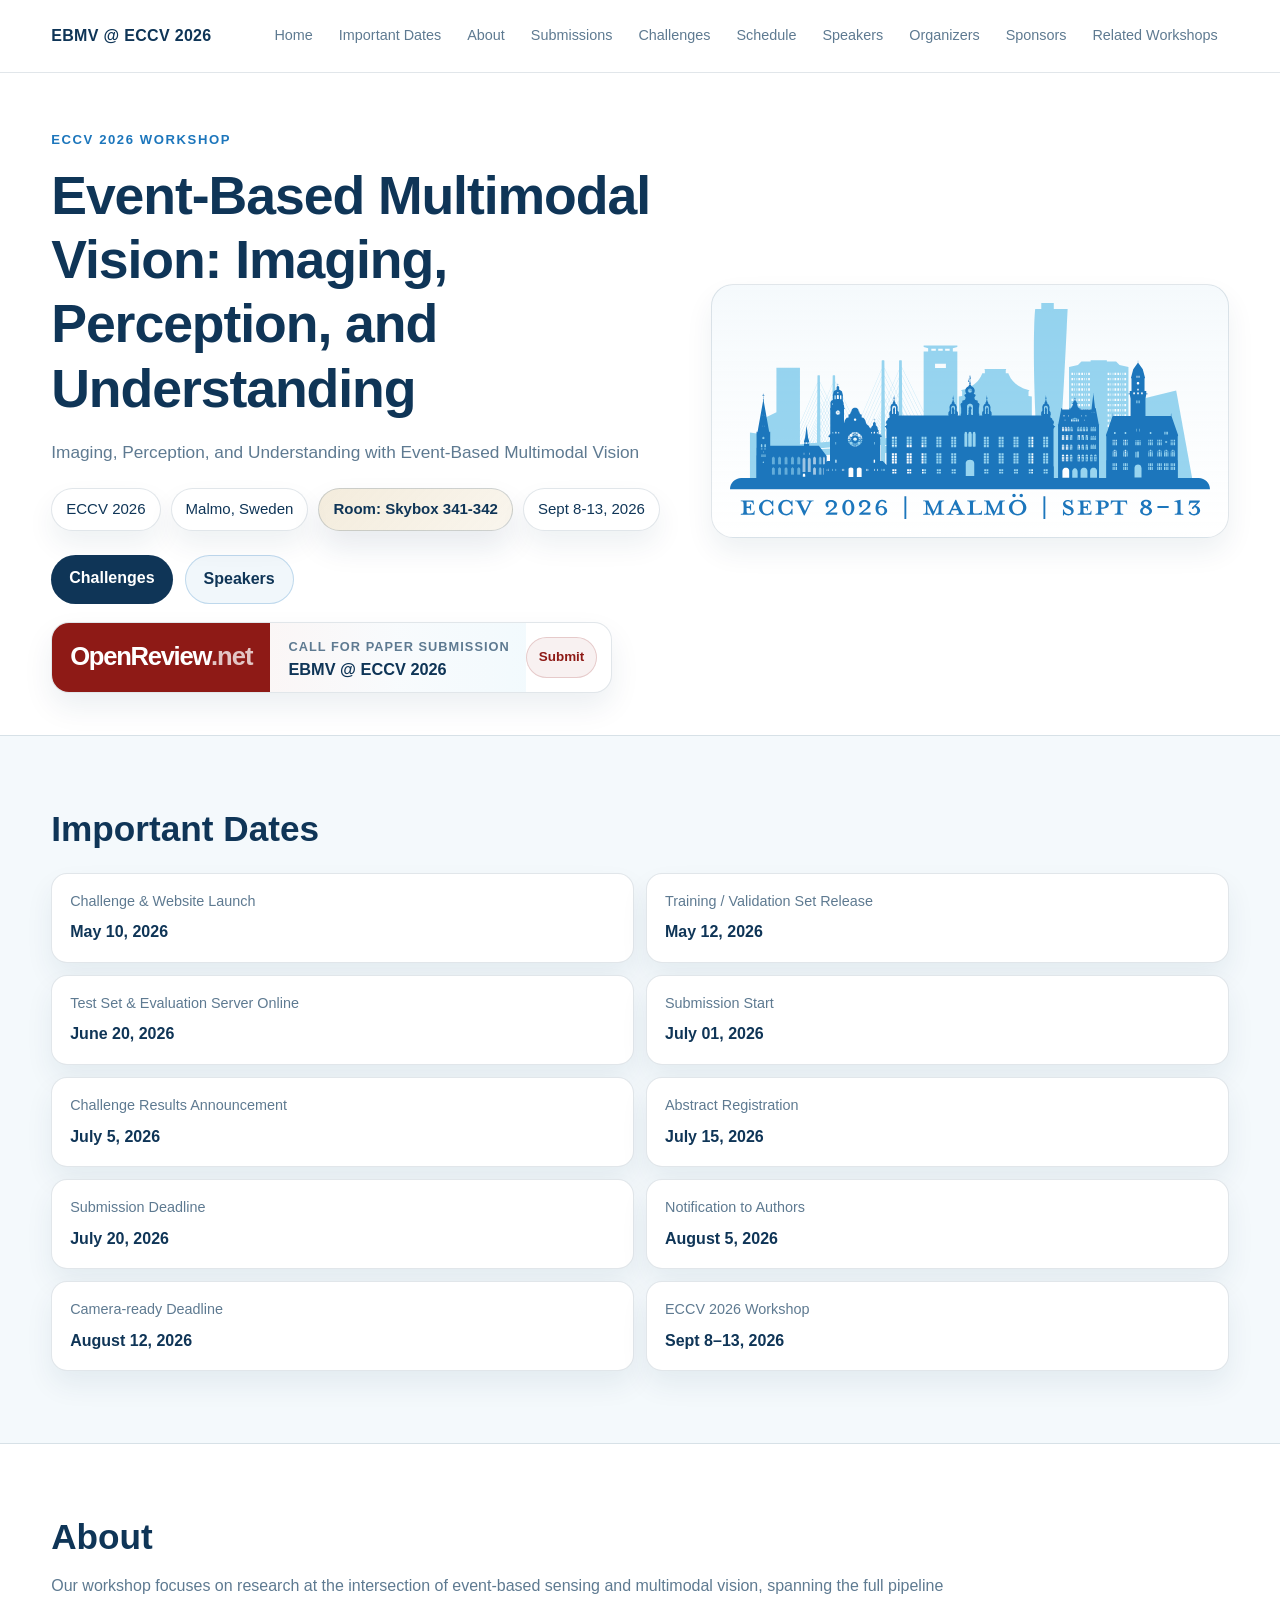
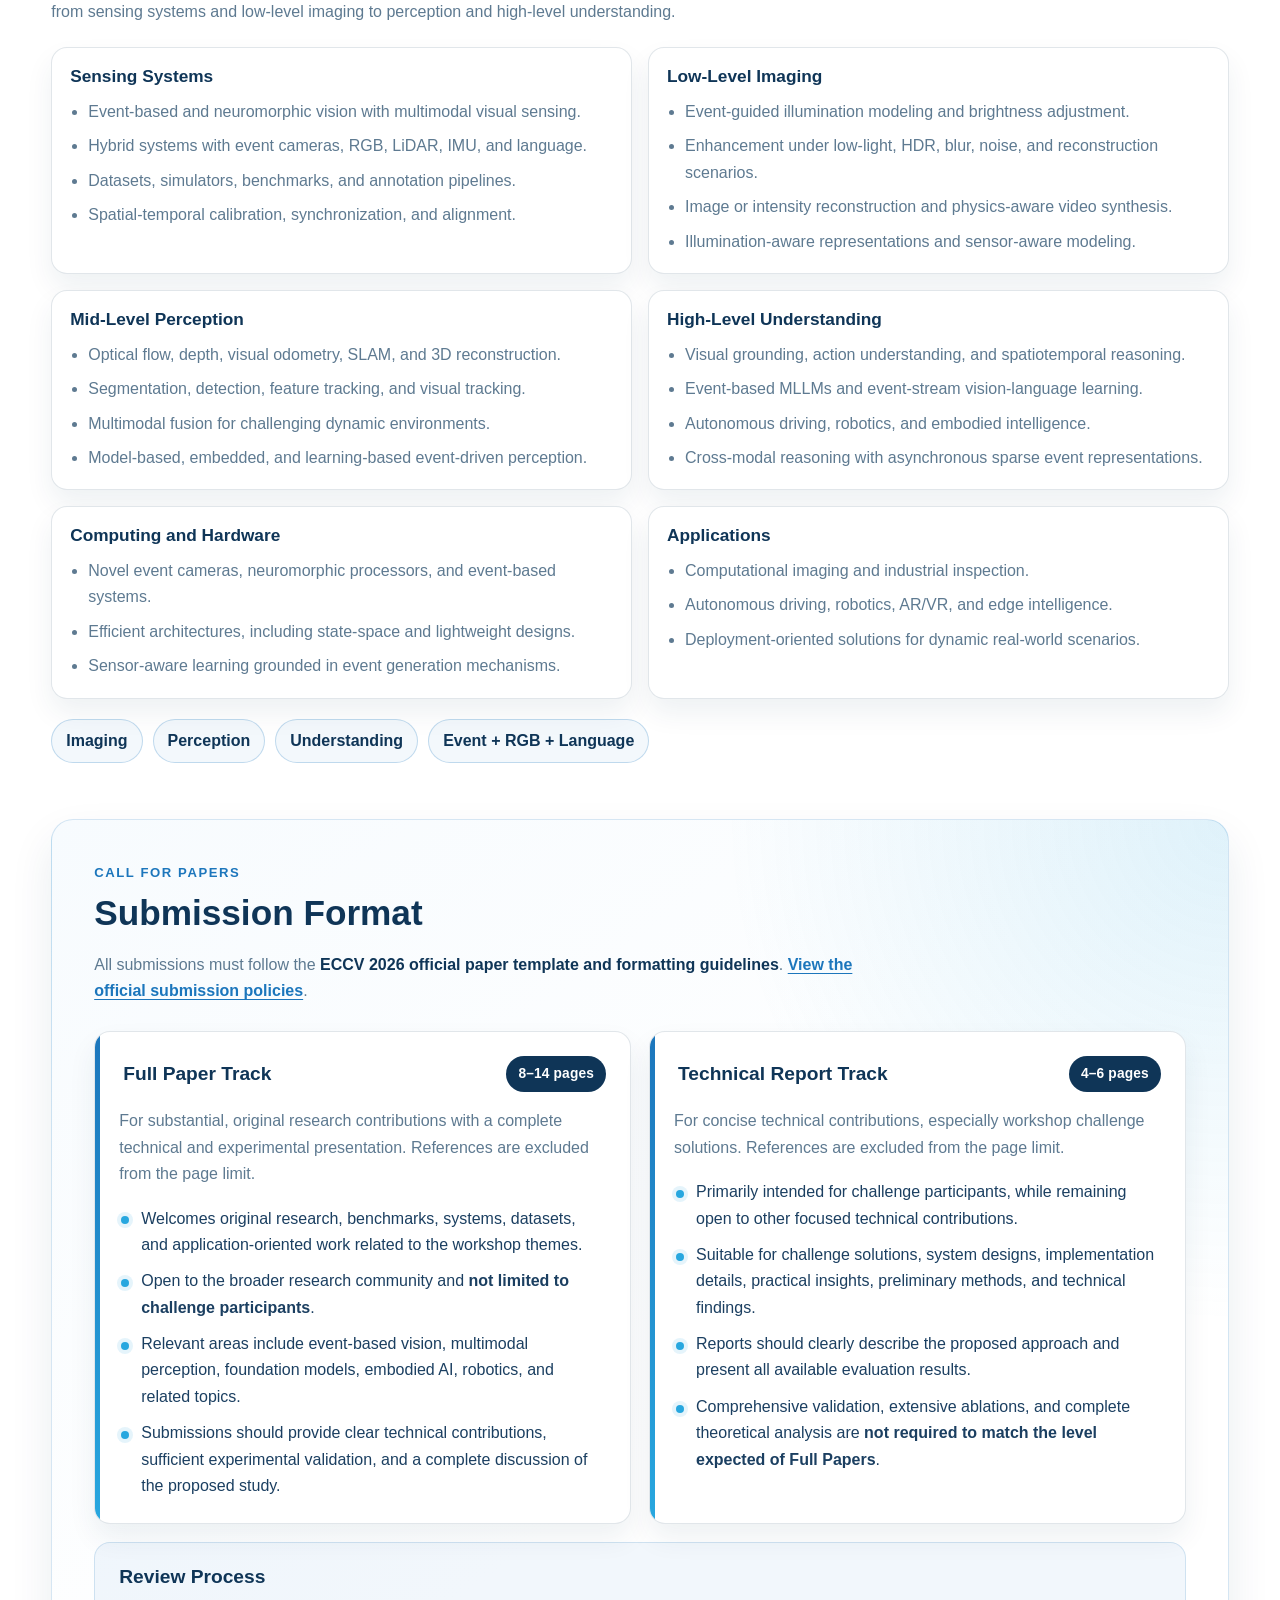
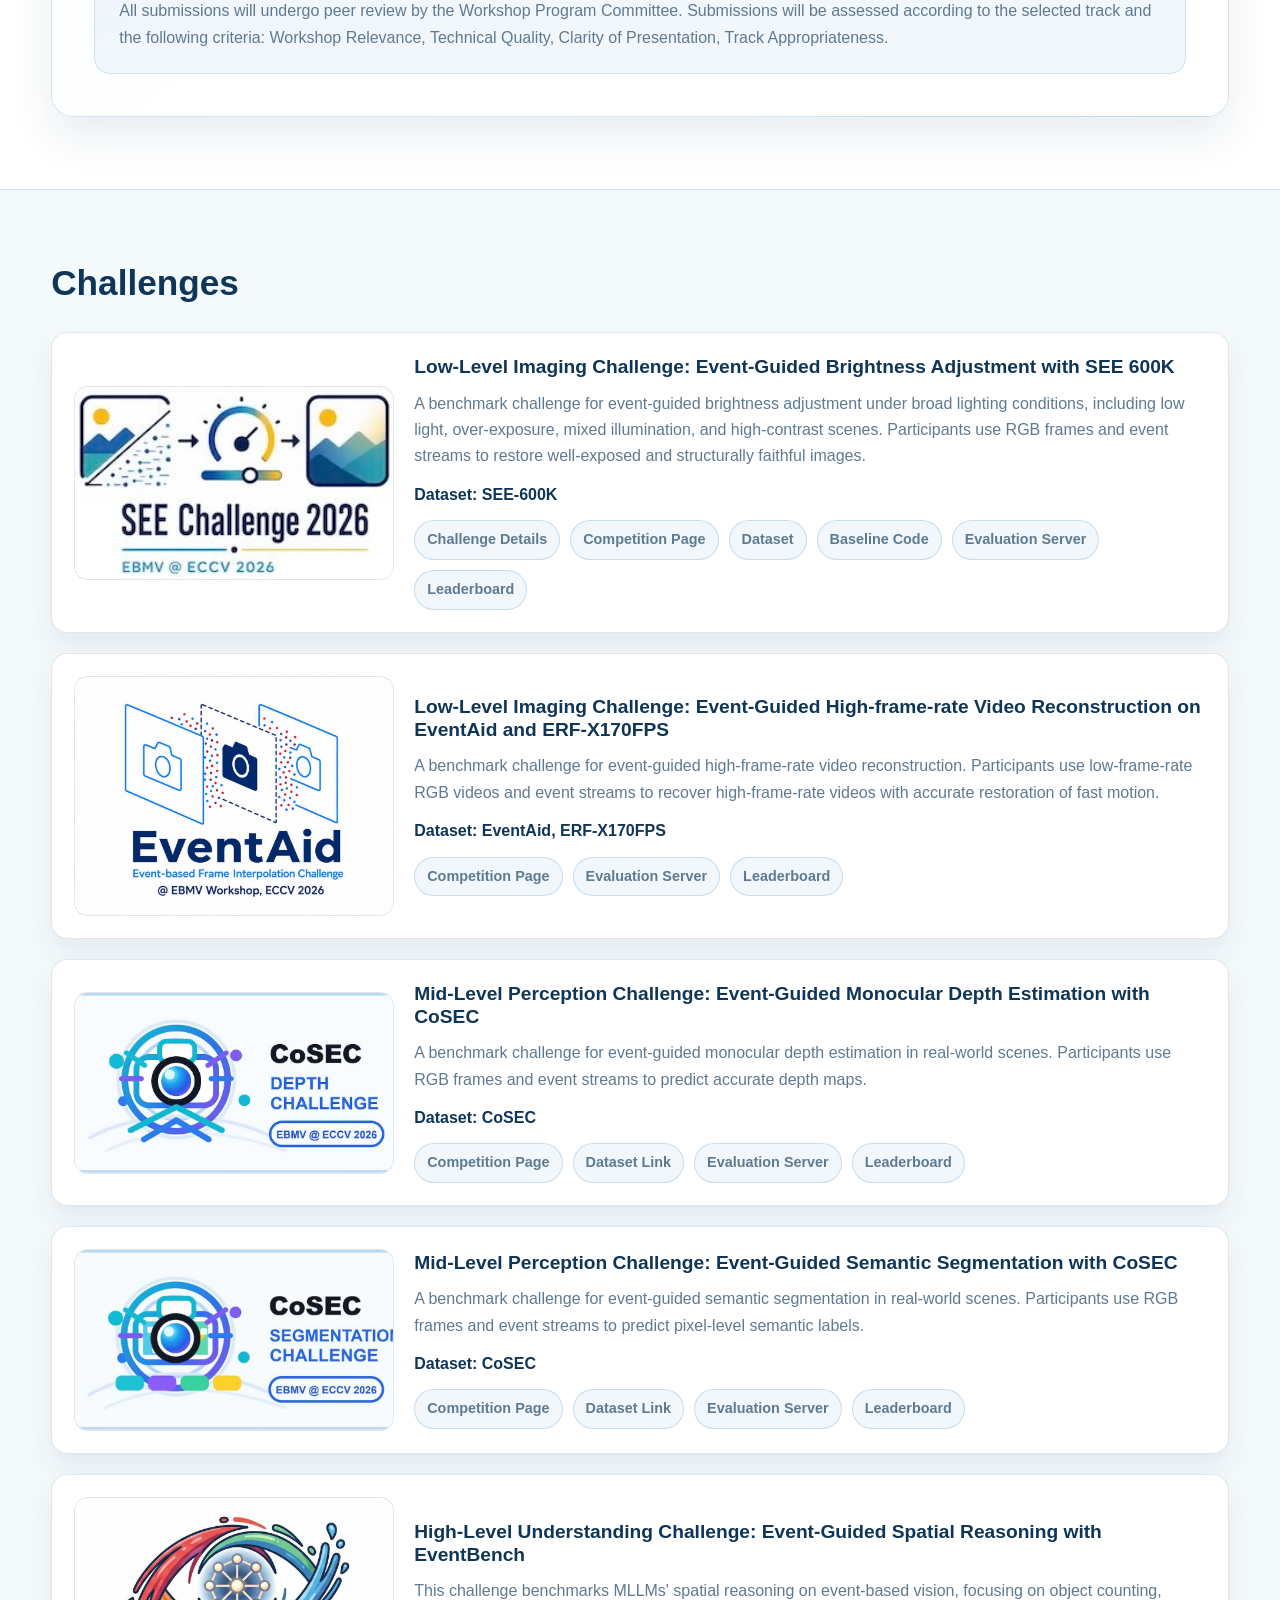
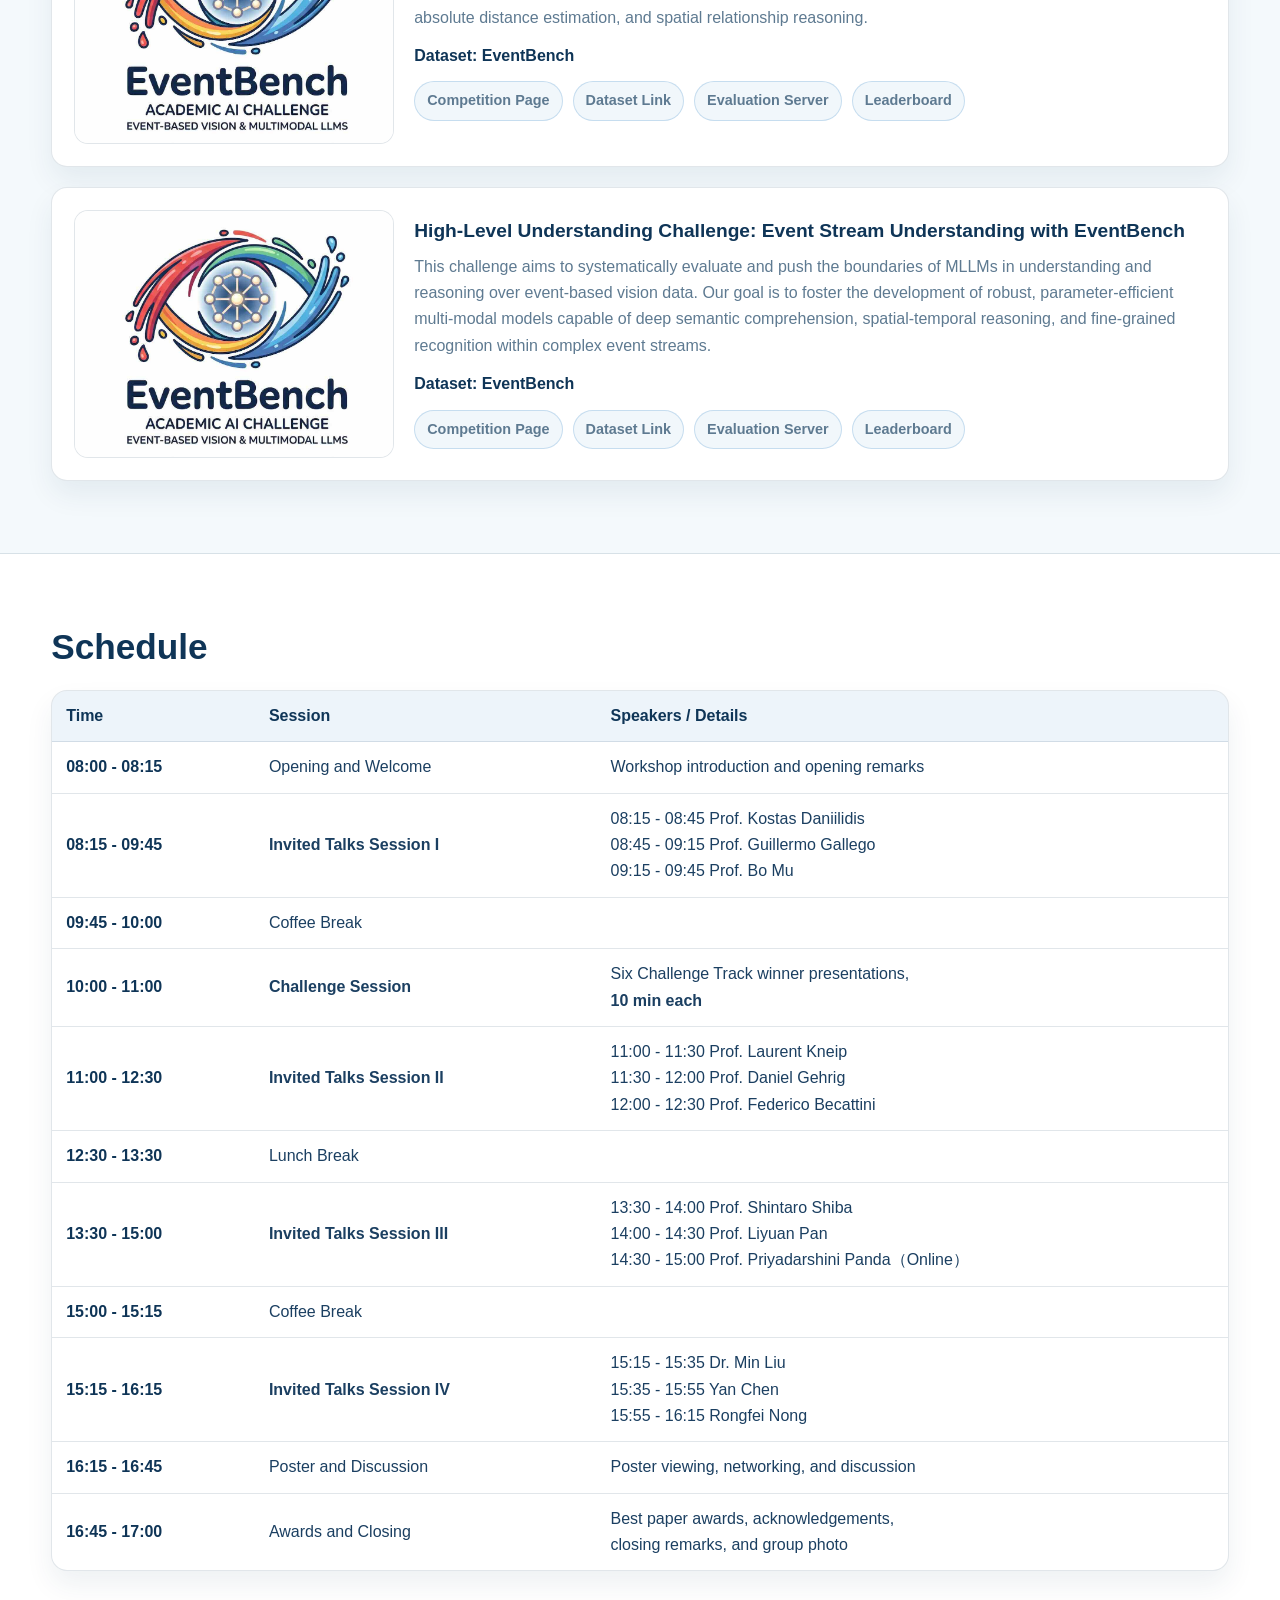
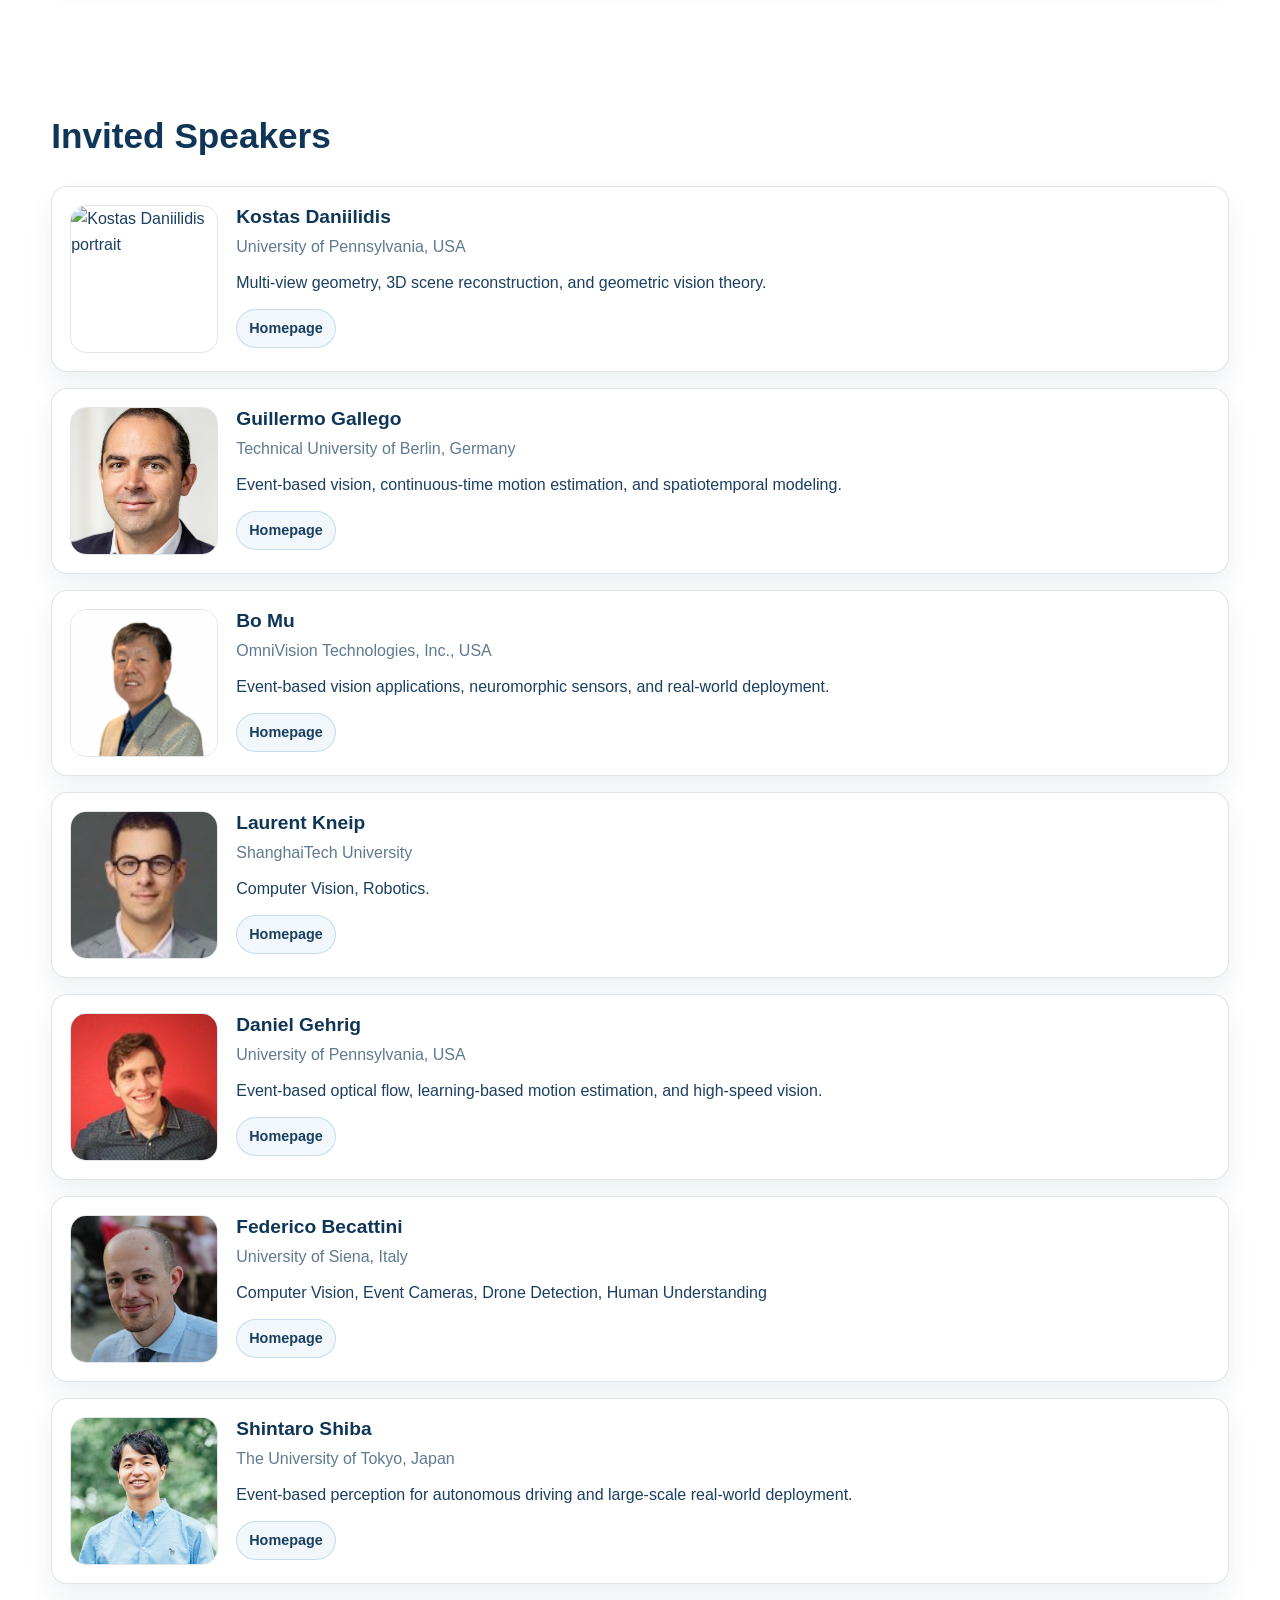
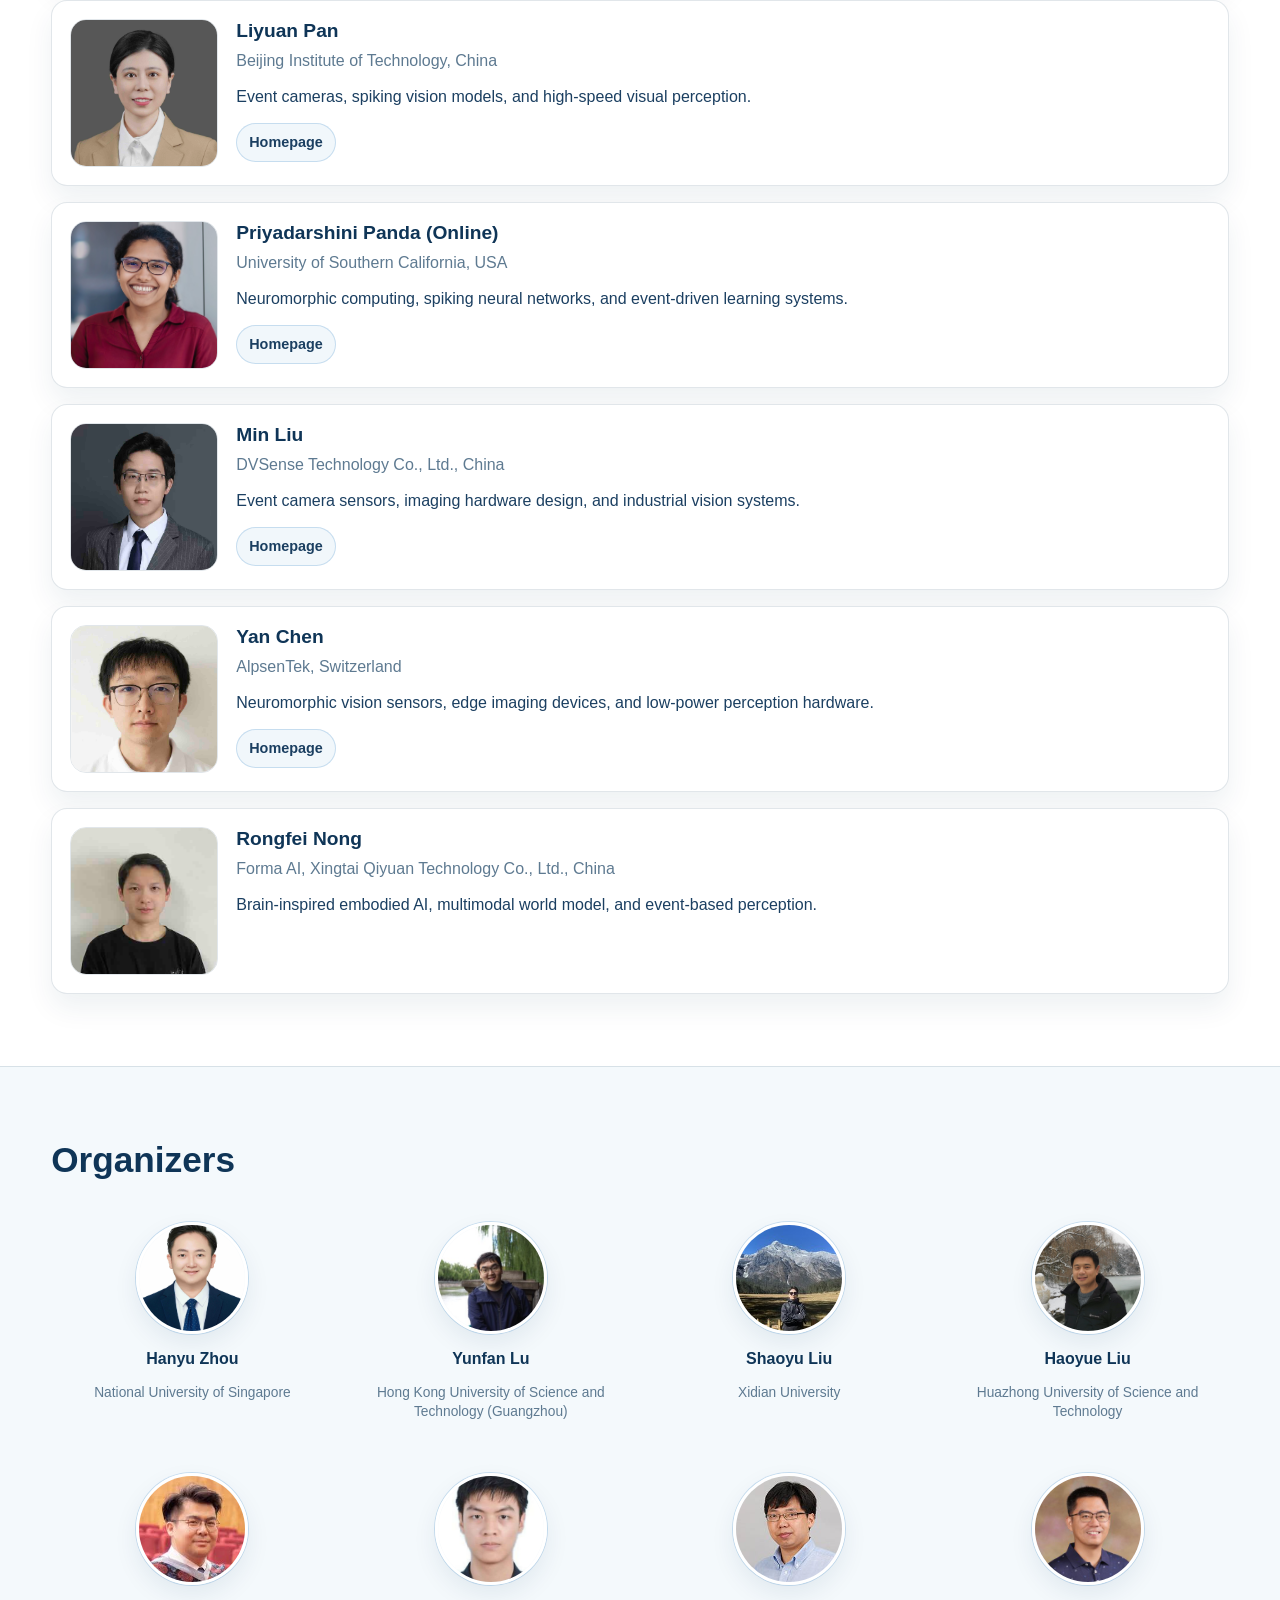
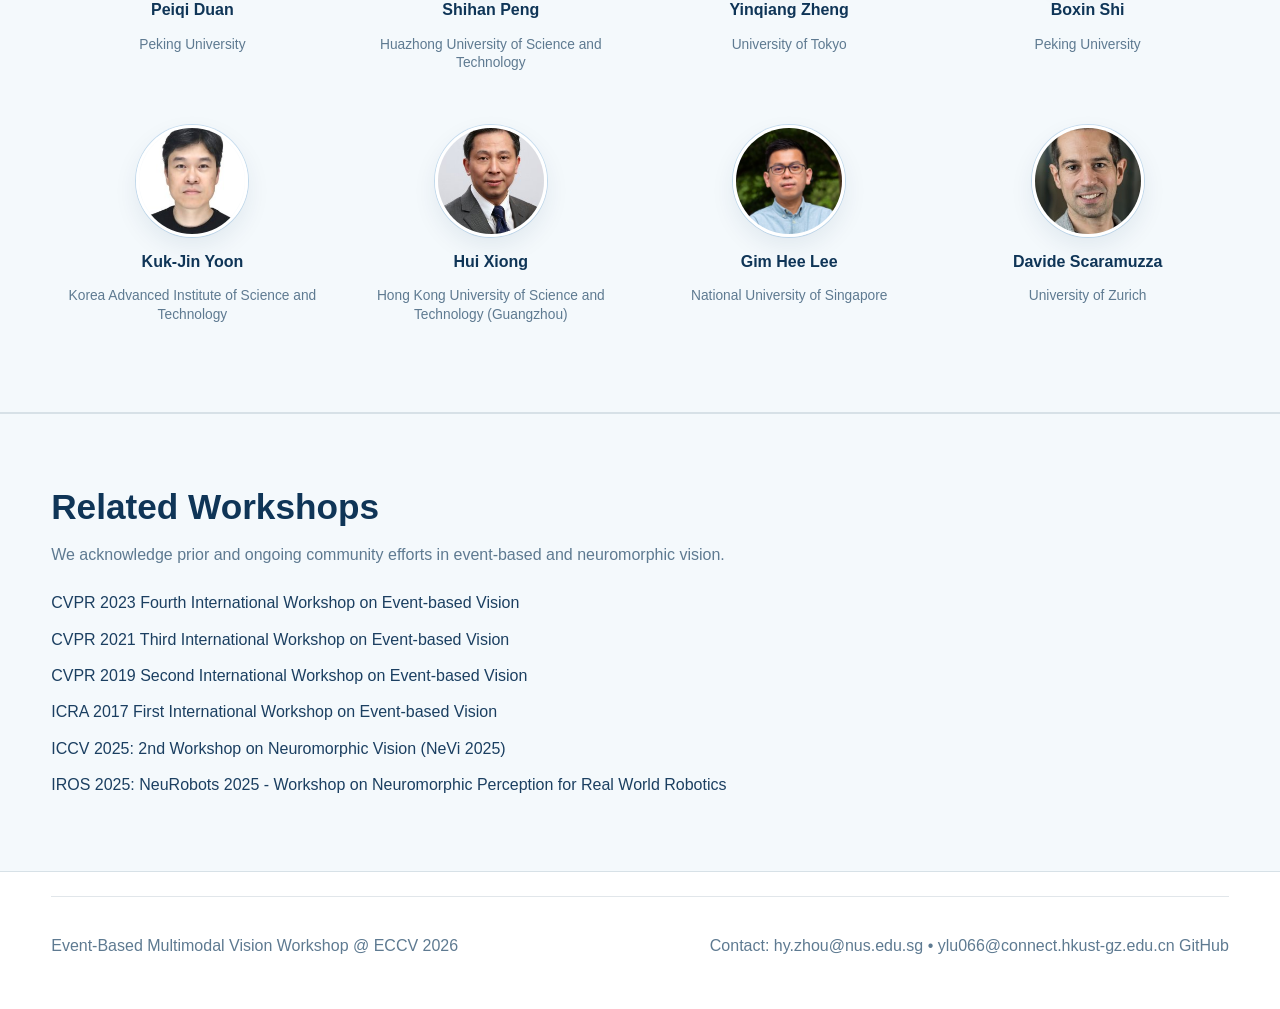
==== commit cad51b13: "[ADD] root" ====
--- a/index.html
+++ b/index.html
@@ -199,6 +199,7 @@
           <p class="meta">
             <span>ECCV 2026</span>
             <span>Malmo, Sweden</span>
+            <span class="meta-room">Room: Skybox 341-342</span>
             <span>Sept 8-13, 2026</span>
           </p>
           <div class="actions">
--- a/css/style.css
+++ b/css/style.css
@@ -168,6 +168,14 @@
   box-shadow: var(--shadow);
   font-size: 0.94rem;
   color: var(--title);
+}
+
+.meta .meta-room {
+  border-color: rgba(15, 53, 87, 0.18);
+  background: linear-gradient(135deg, rgba(198, 160, 82, 0.2), rgba(198, 160, 82, 0.1));
+  color: var(--title);
+  font-weight: 700;
+  box-shadow: 0 16px 30px rgba(15, 53, 87, 0.1);
 }
 
 .actions {
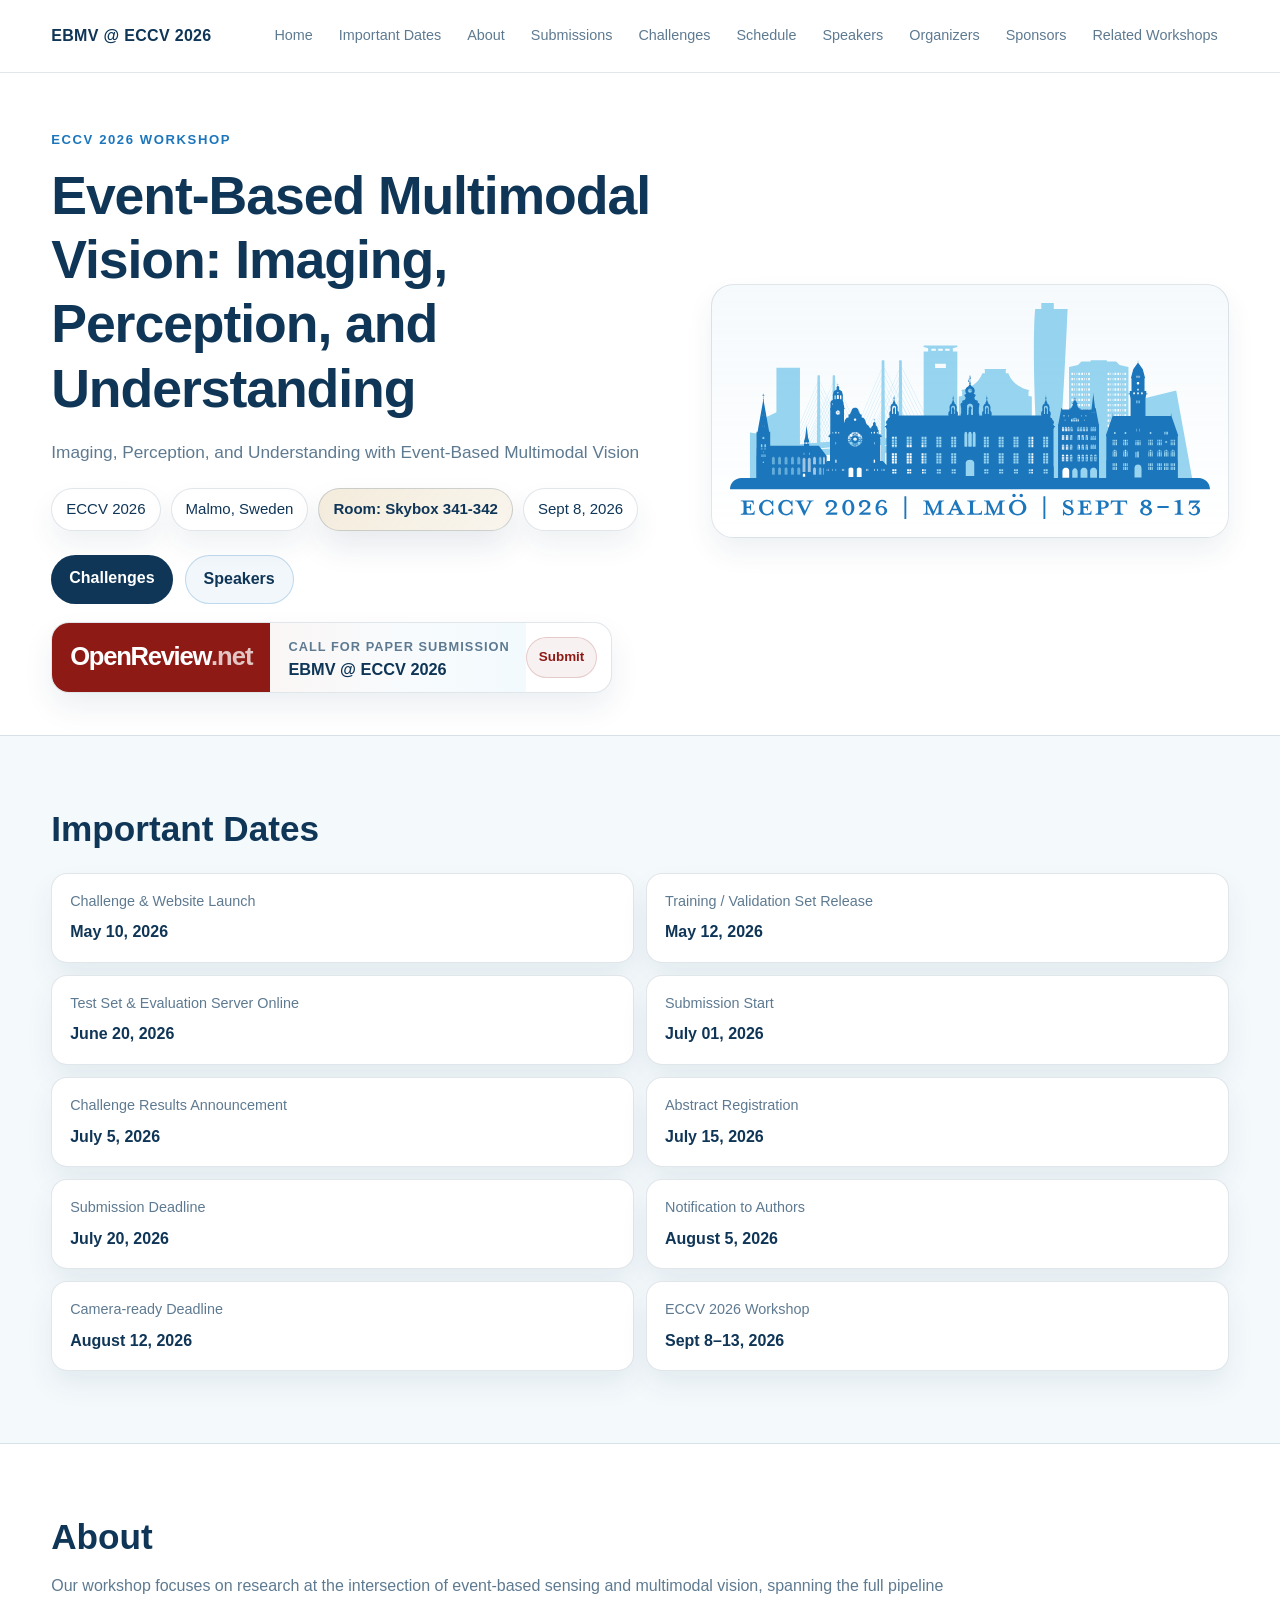
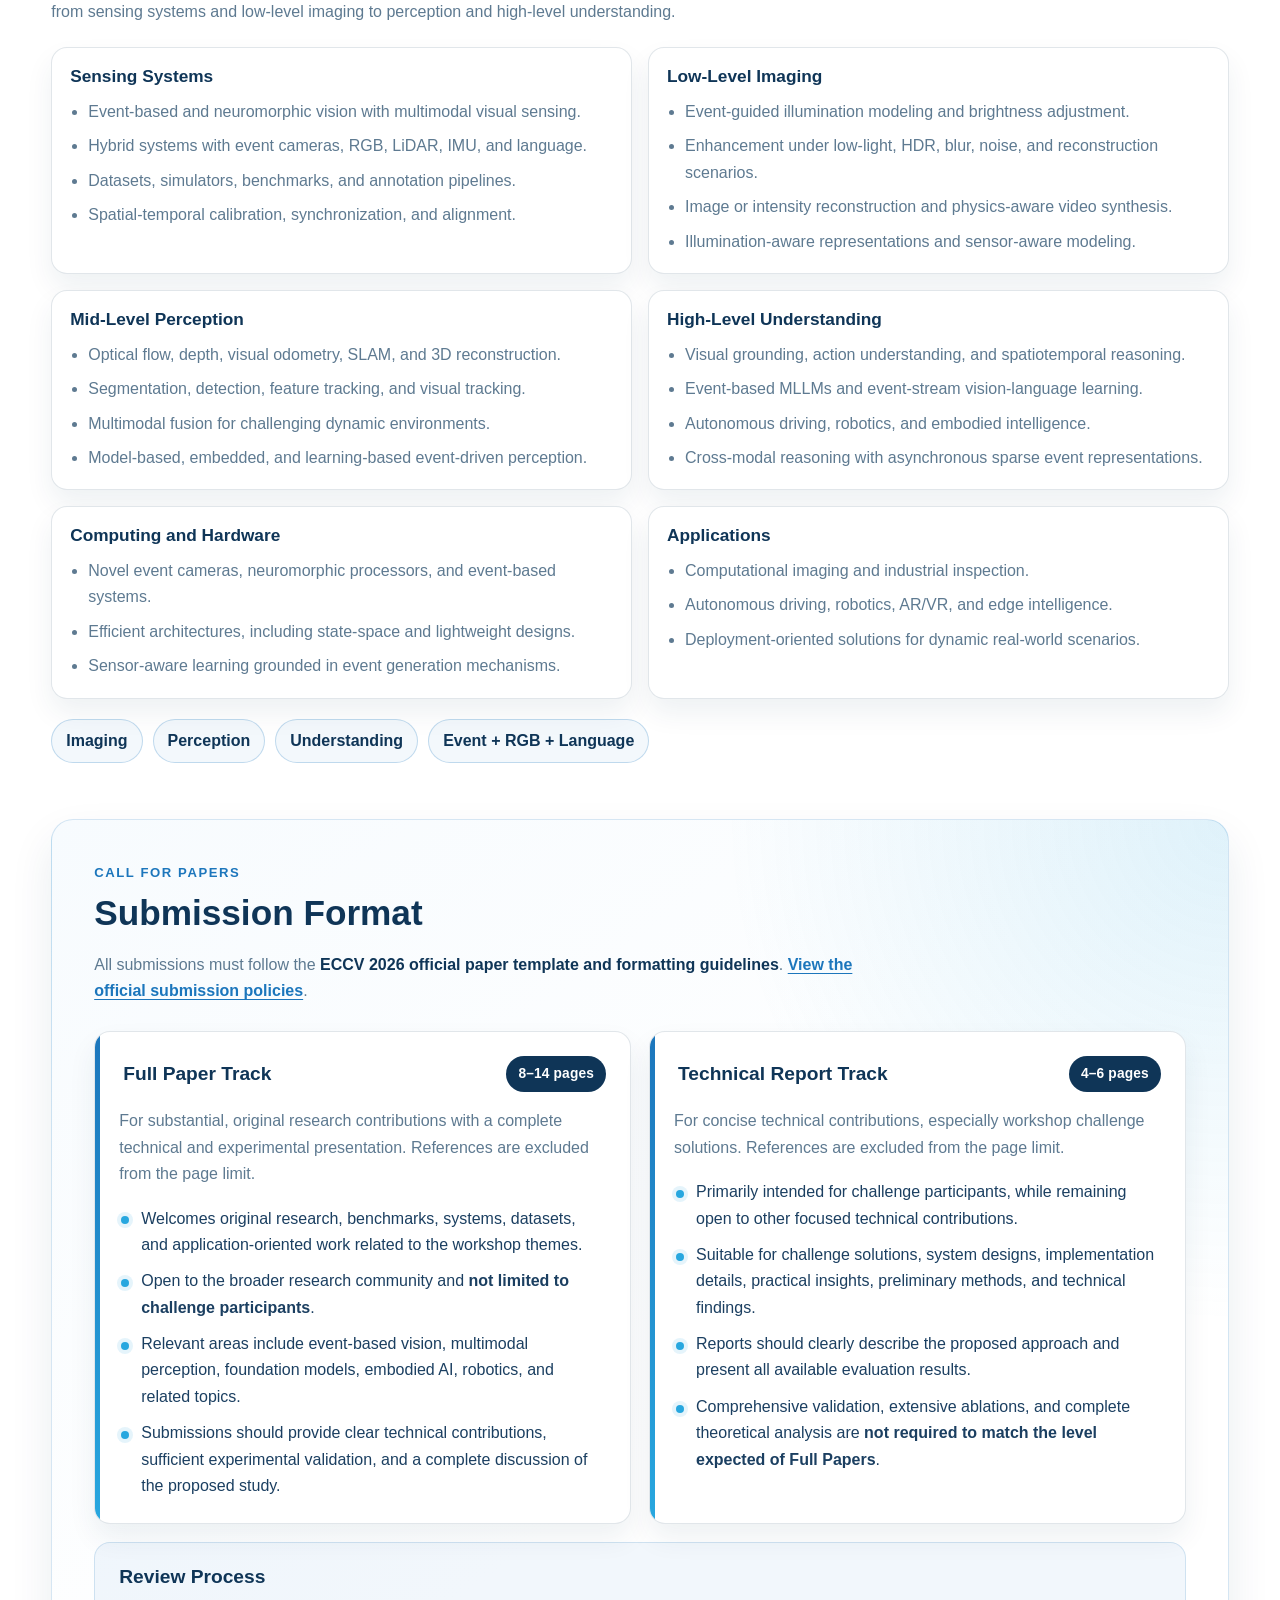
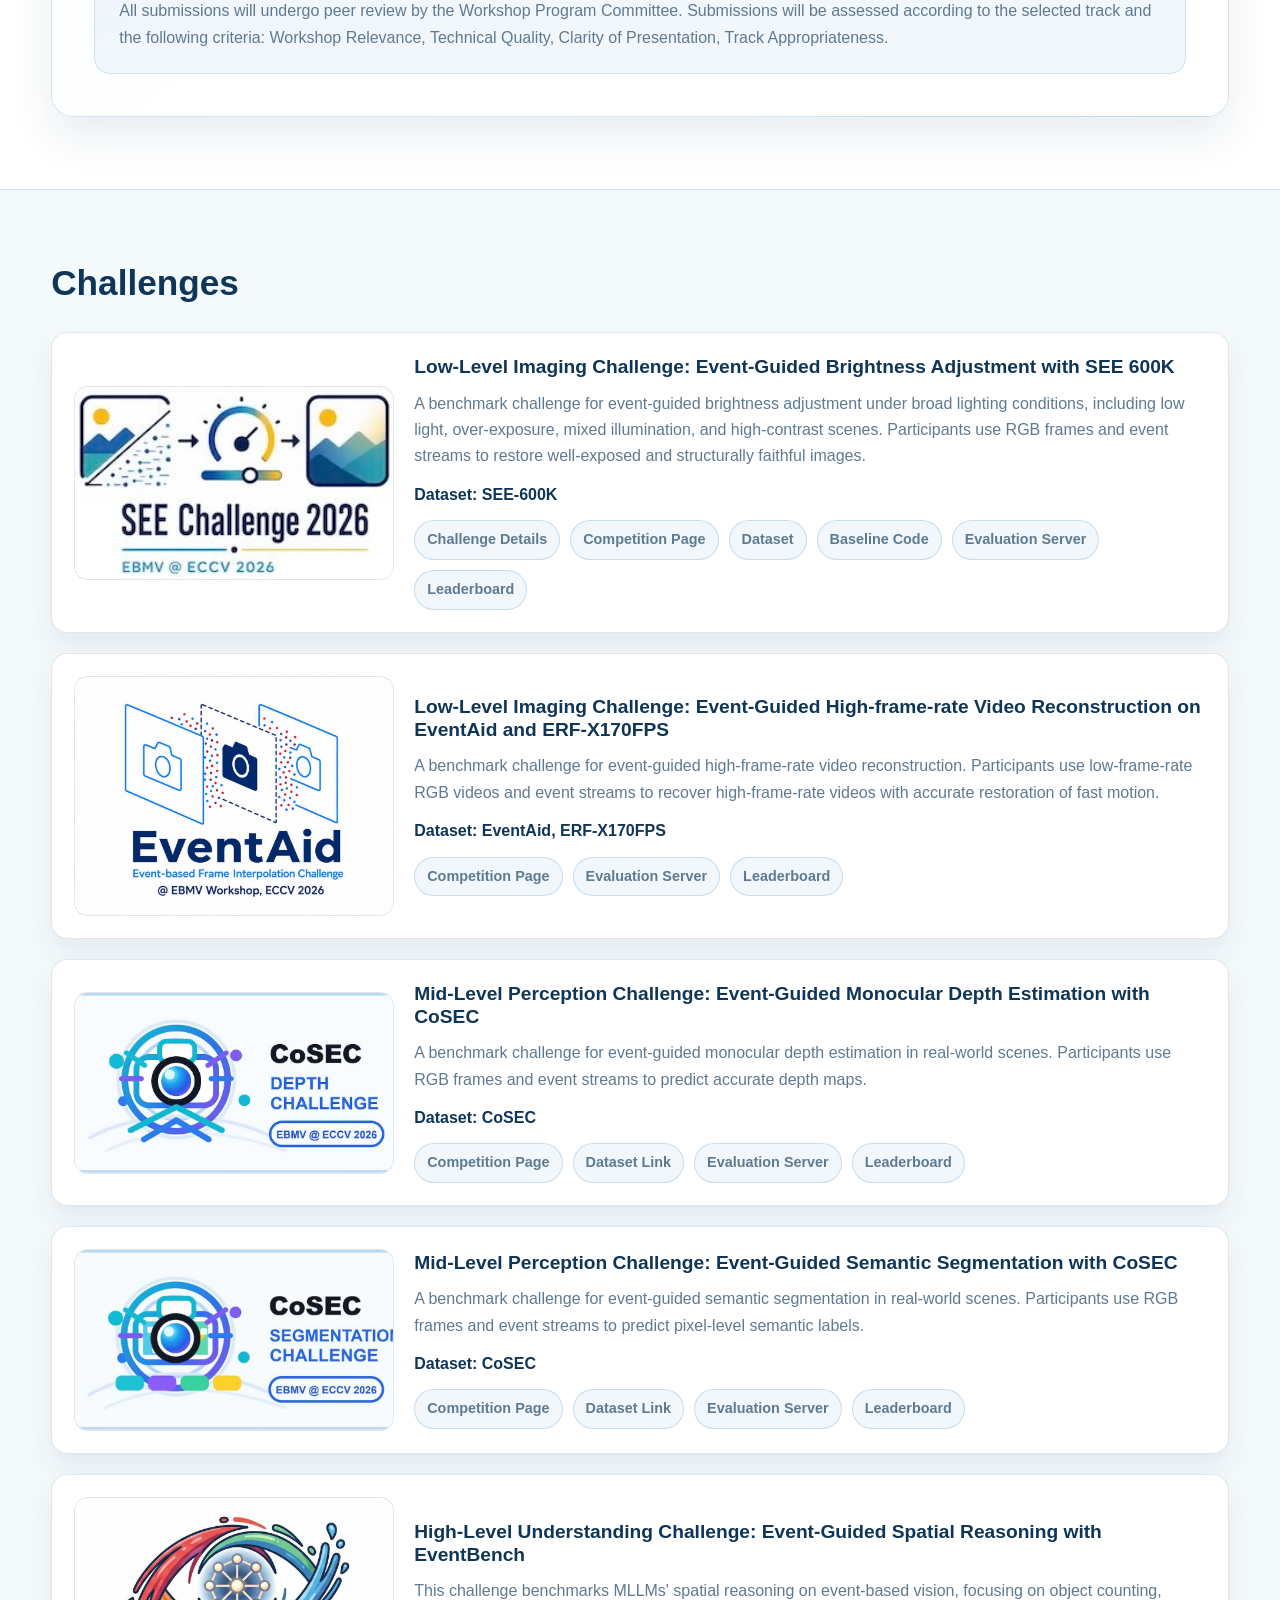
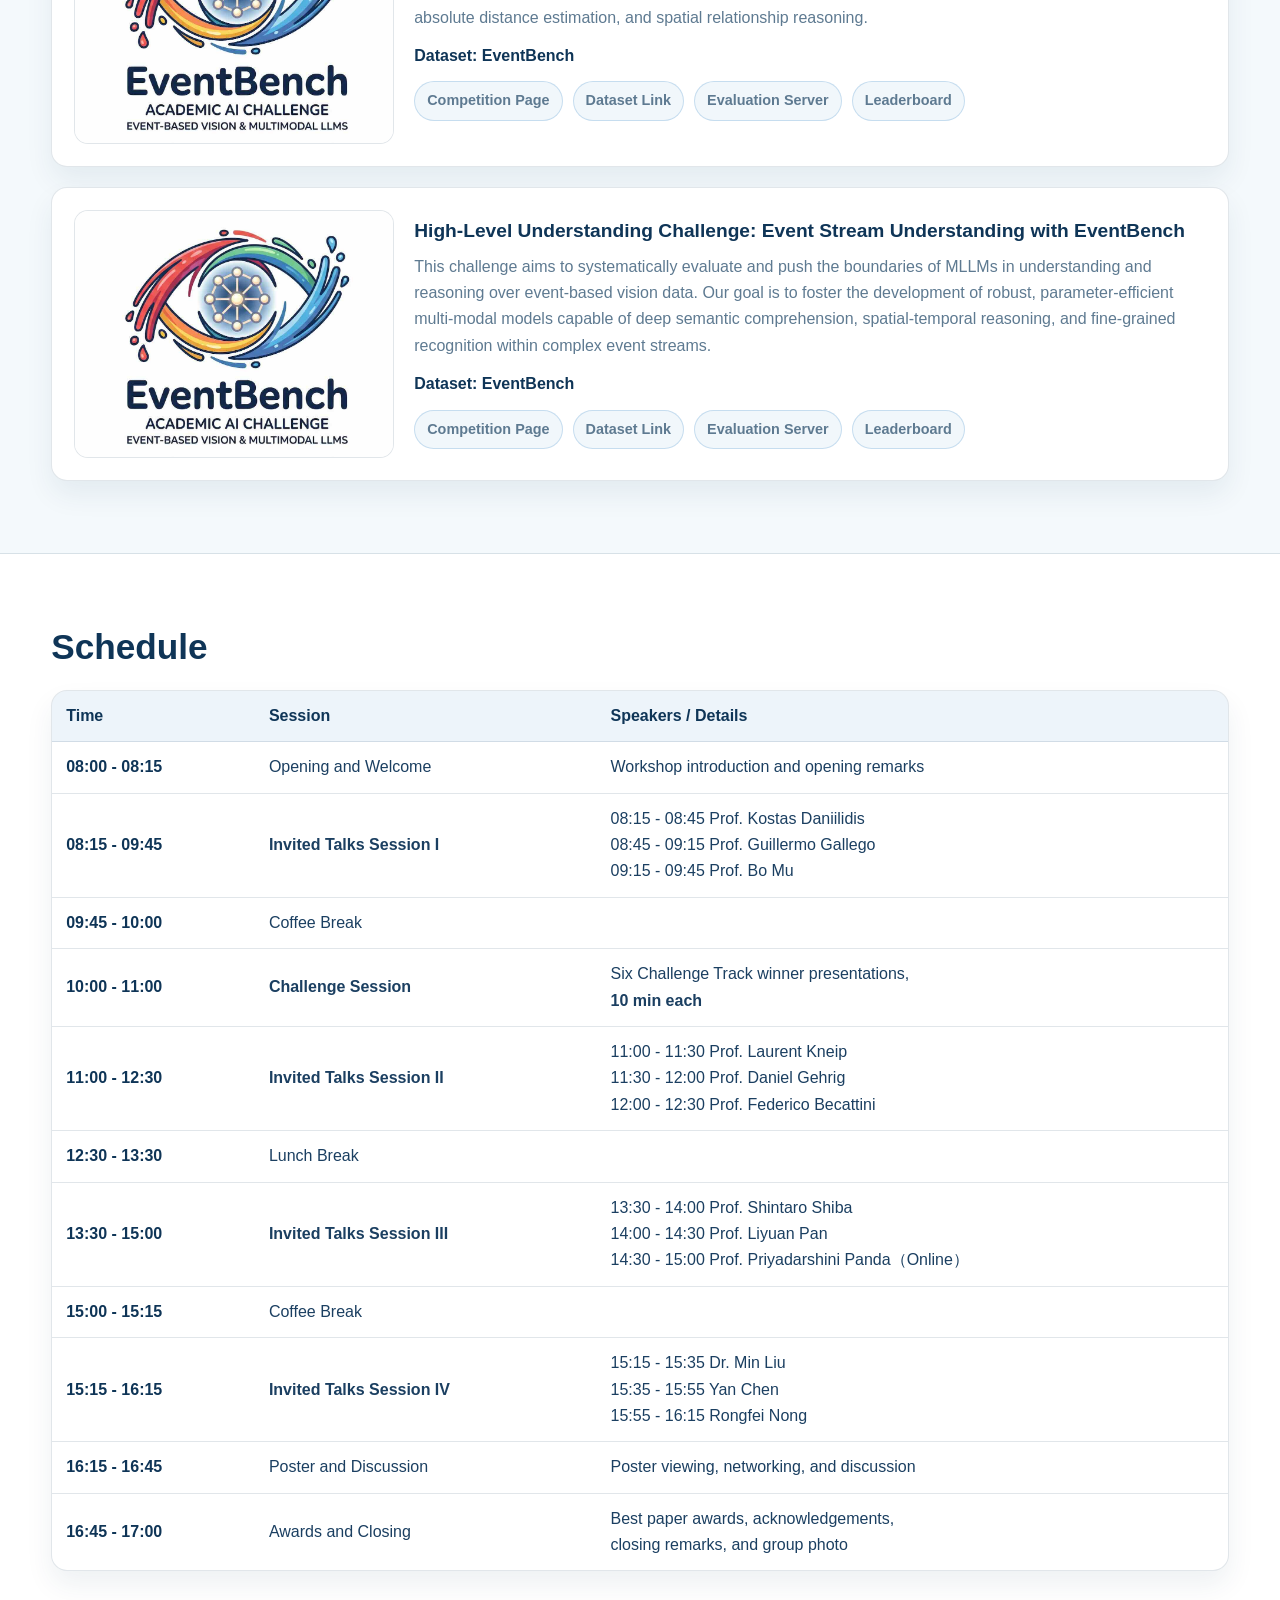
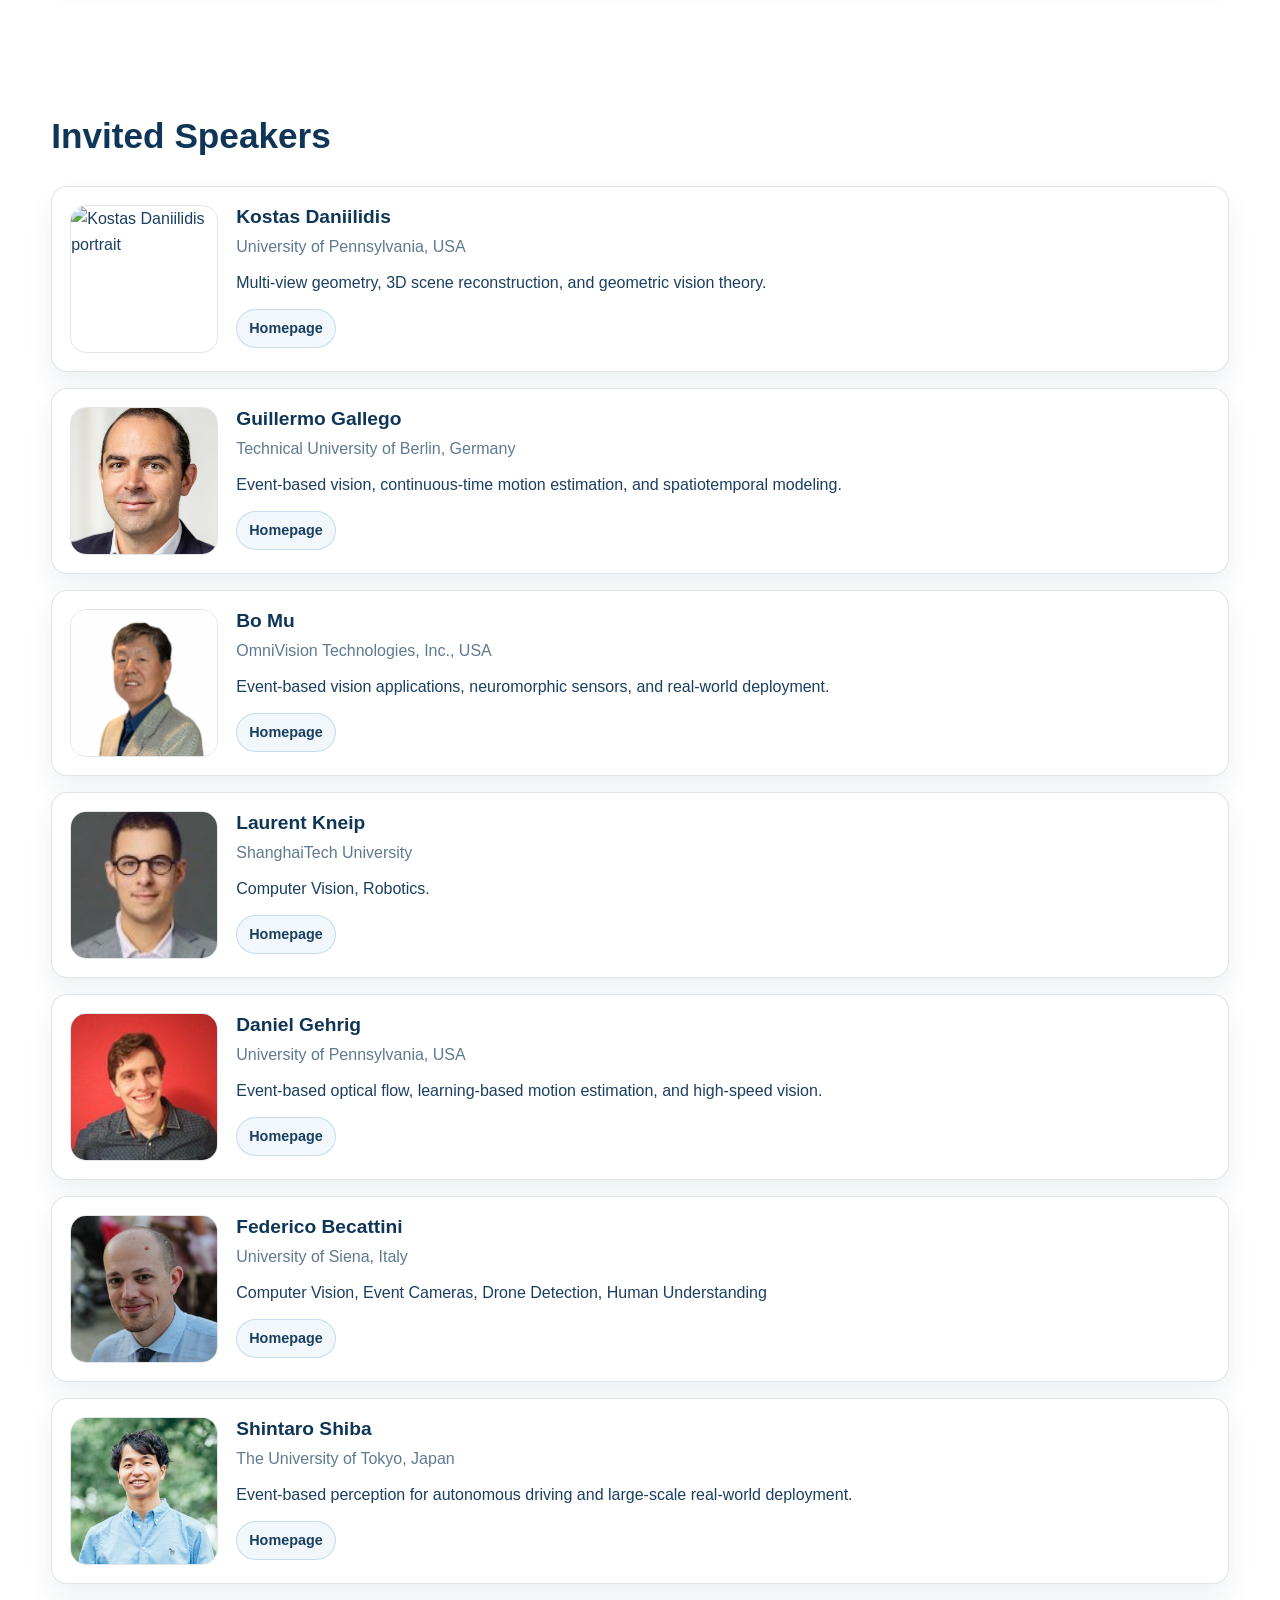
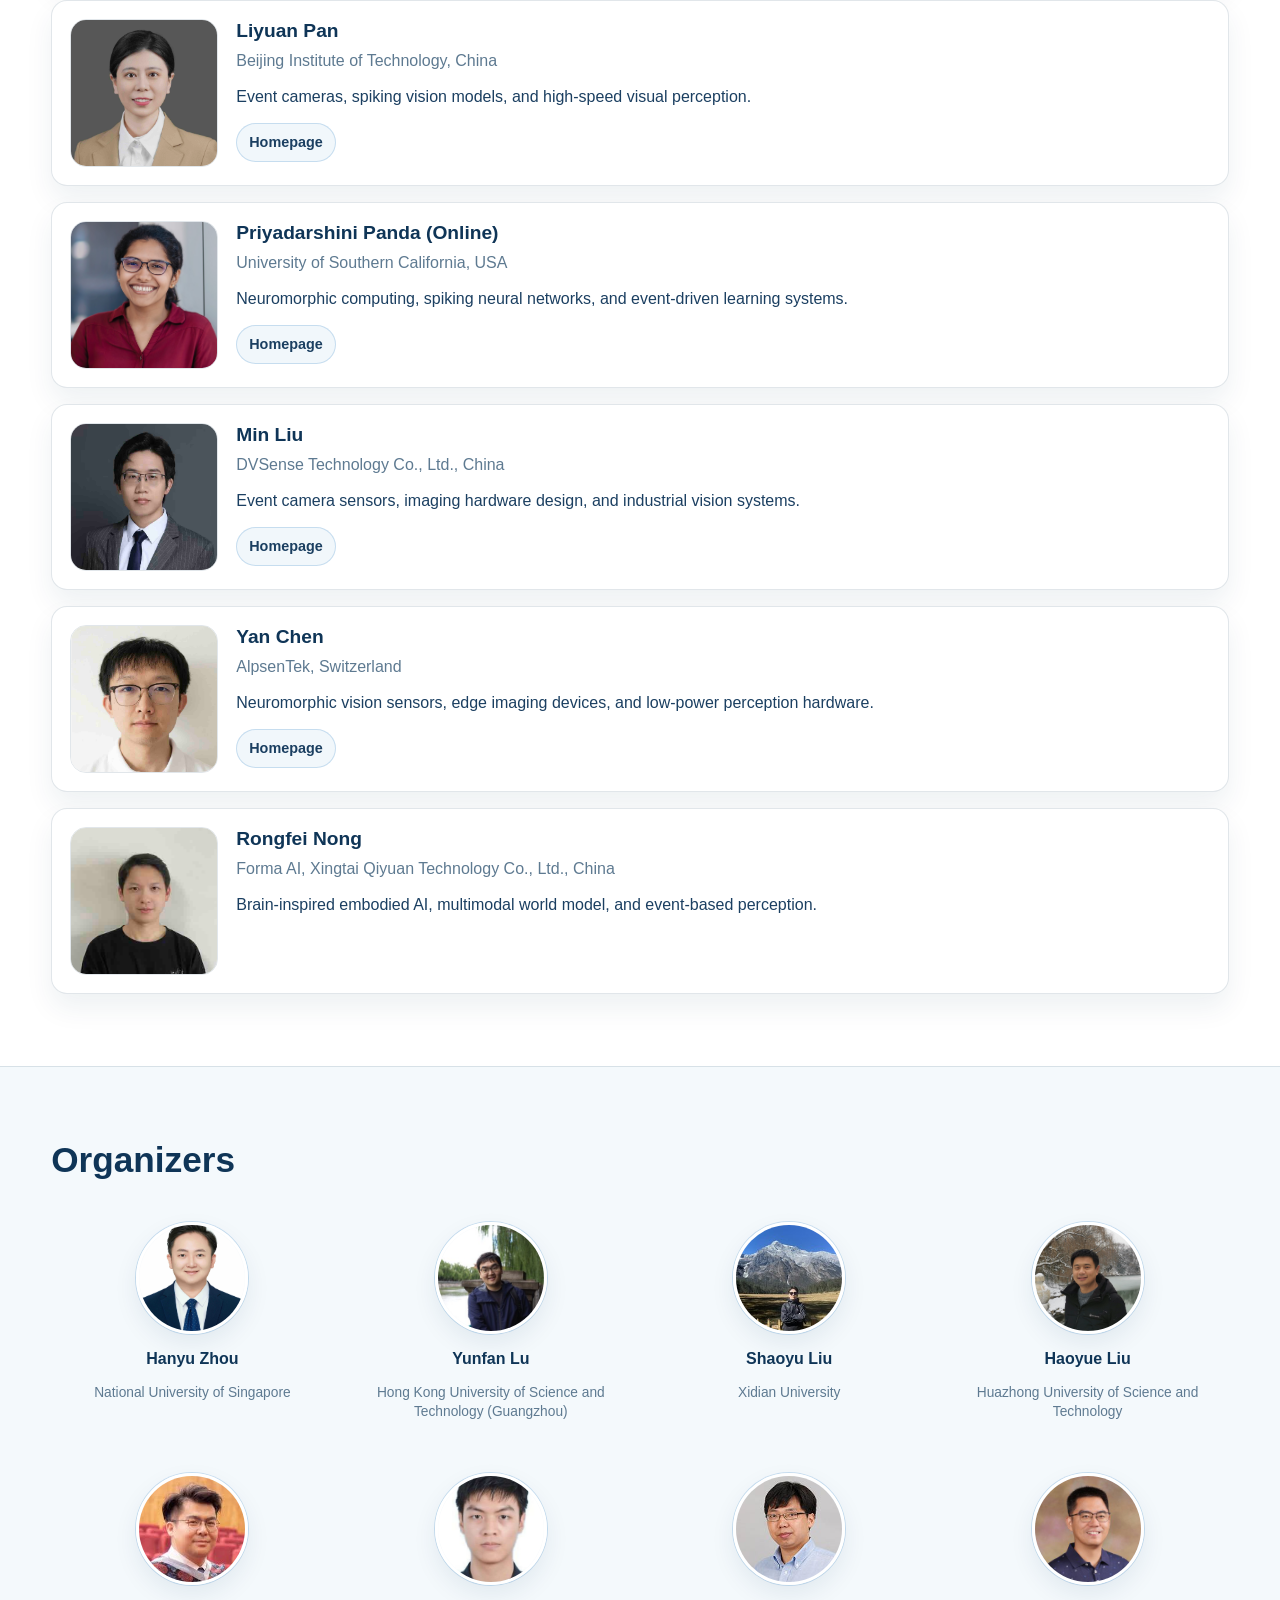
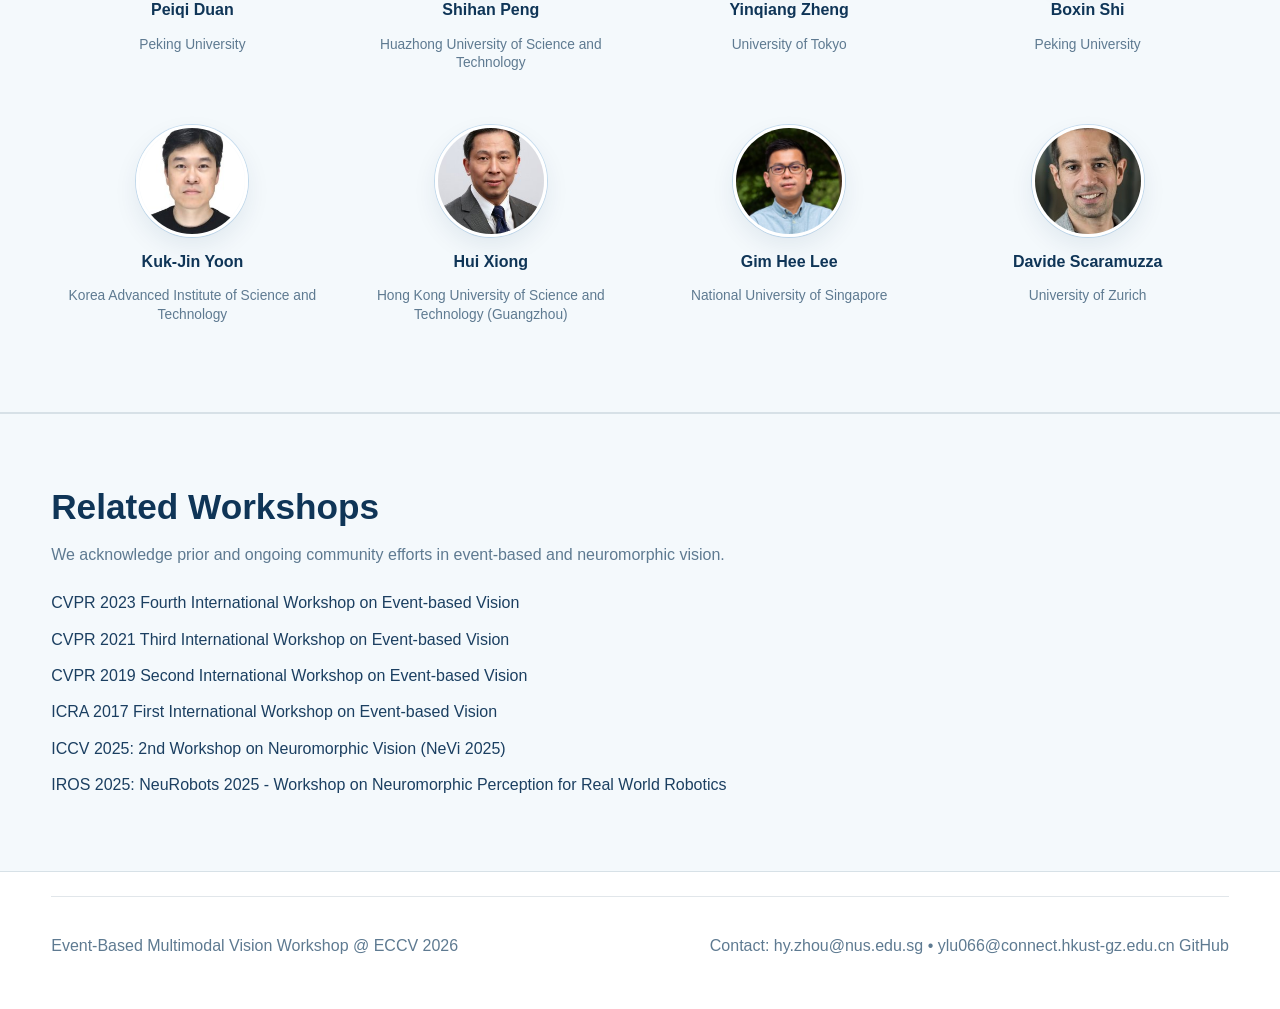
==== commit 16ce4d1c: "add date" ====
--- a/index.html
+++ b/index.html
@@ -200,7 +200,7 @@
             <span>ECCV 2026</span>
             <span>Malmo, Sweden</span>
             <span class="meta-room">Room: Skybox 341-342</span>
-            <span>Sept 8-13, 2026</span>
+            <span>Sept 8, 2026</span>
           </p>
           <div class="actions">
             <a class="btn btn-primary" href="#challenges">Challenges</a>
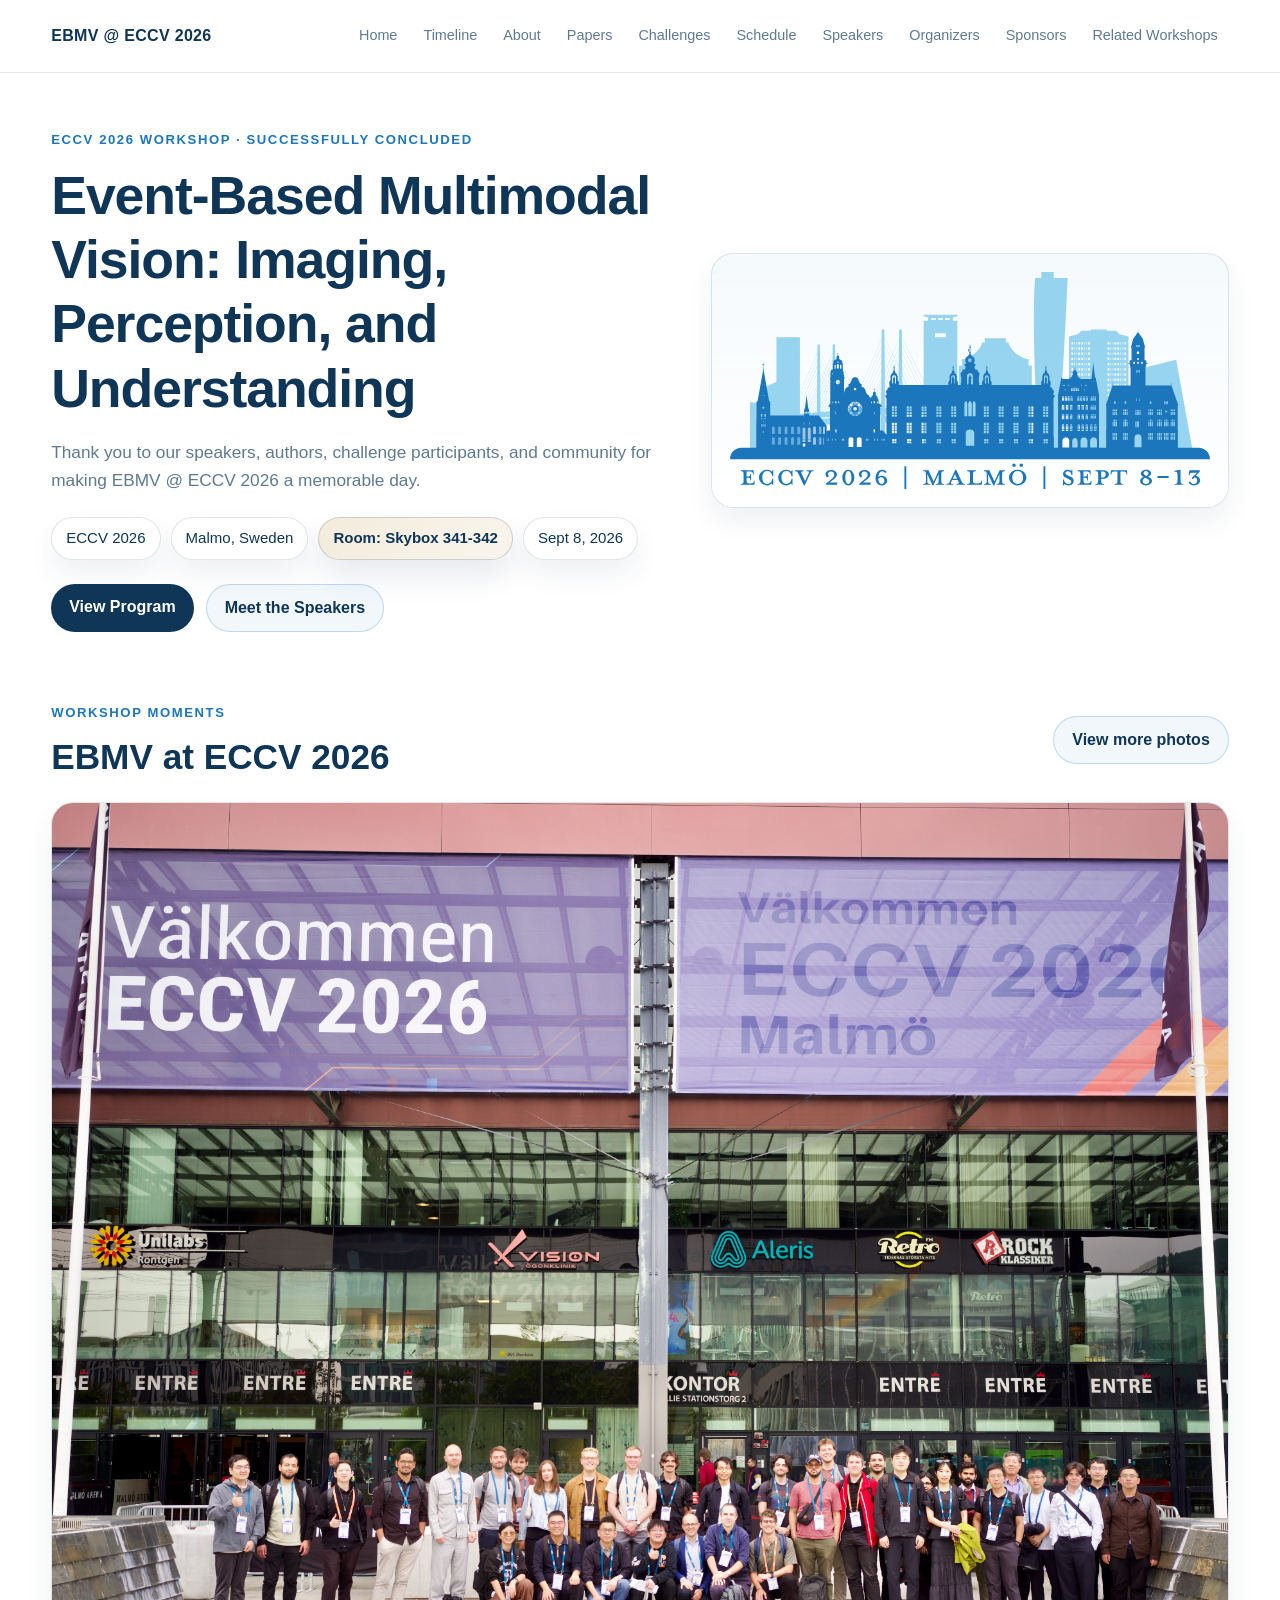
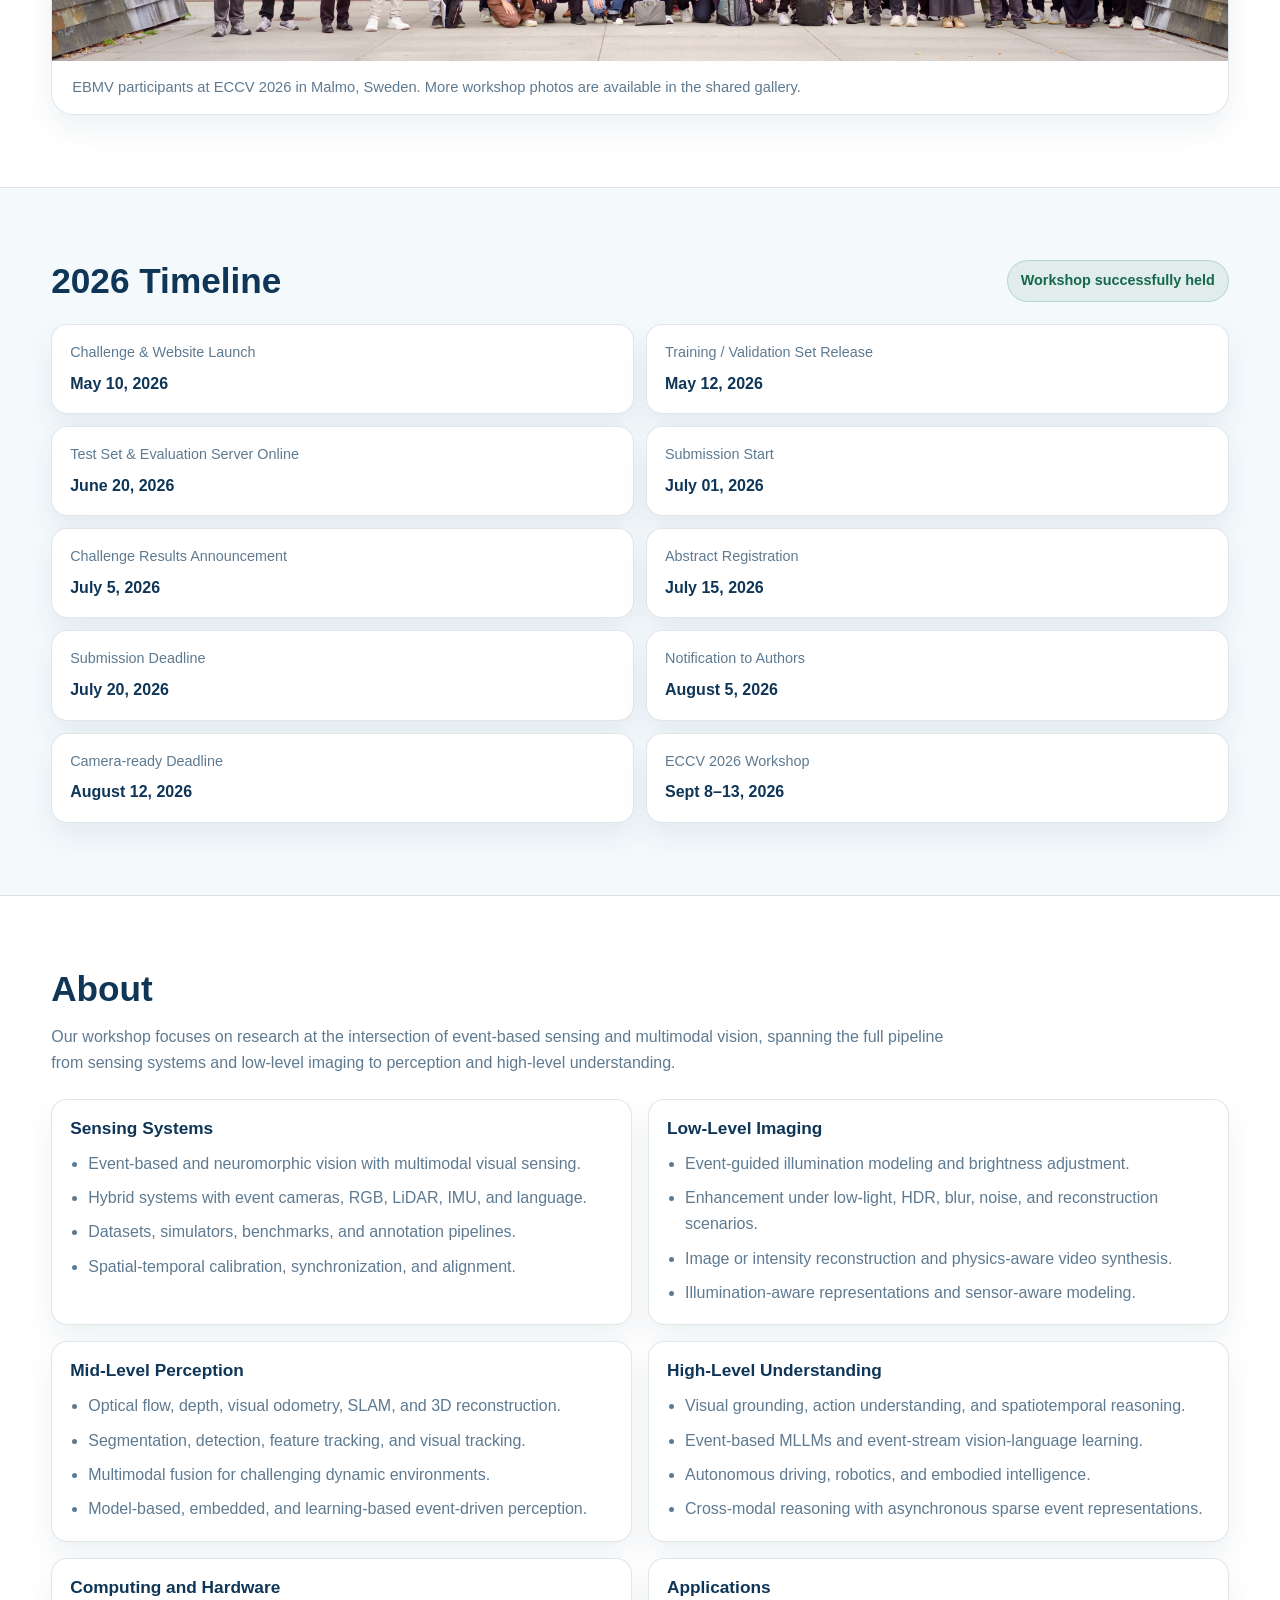
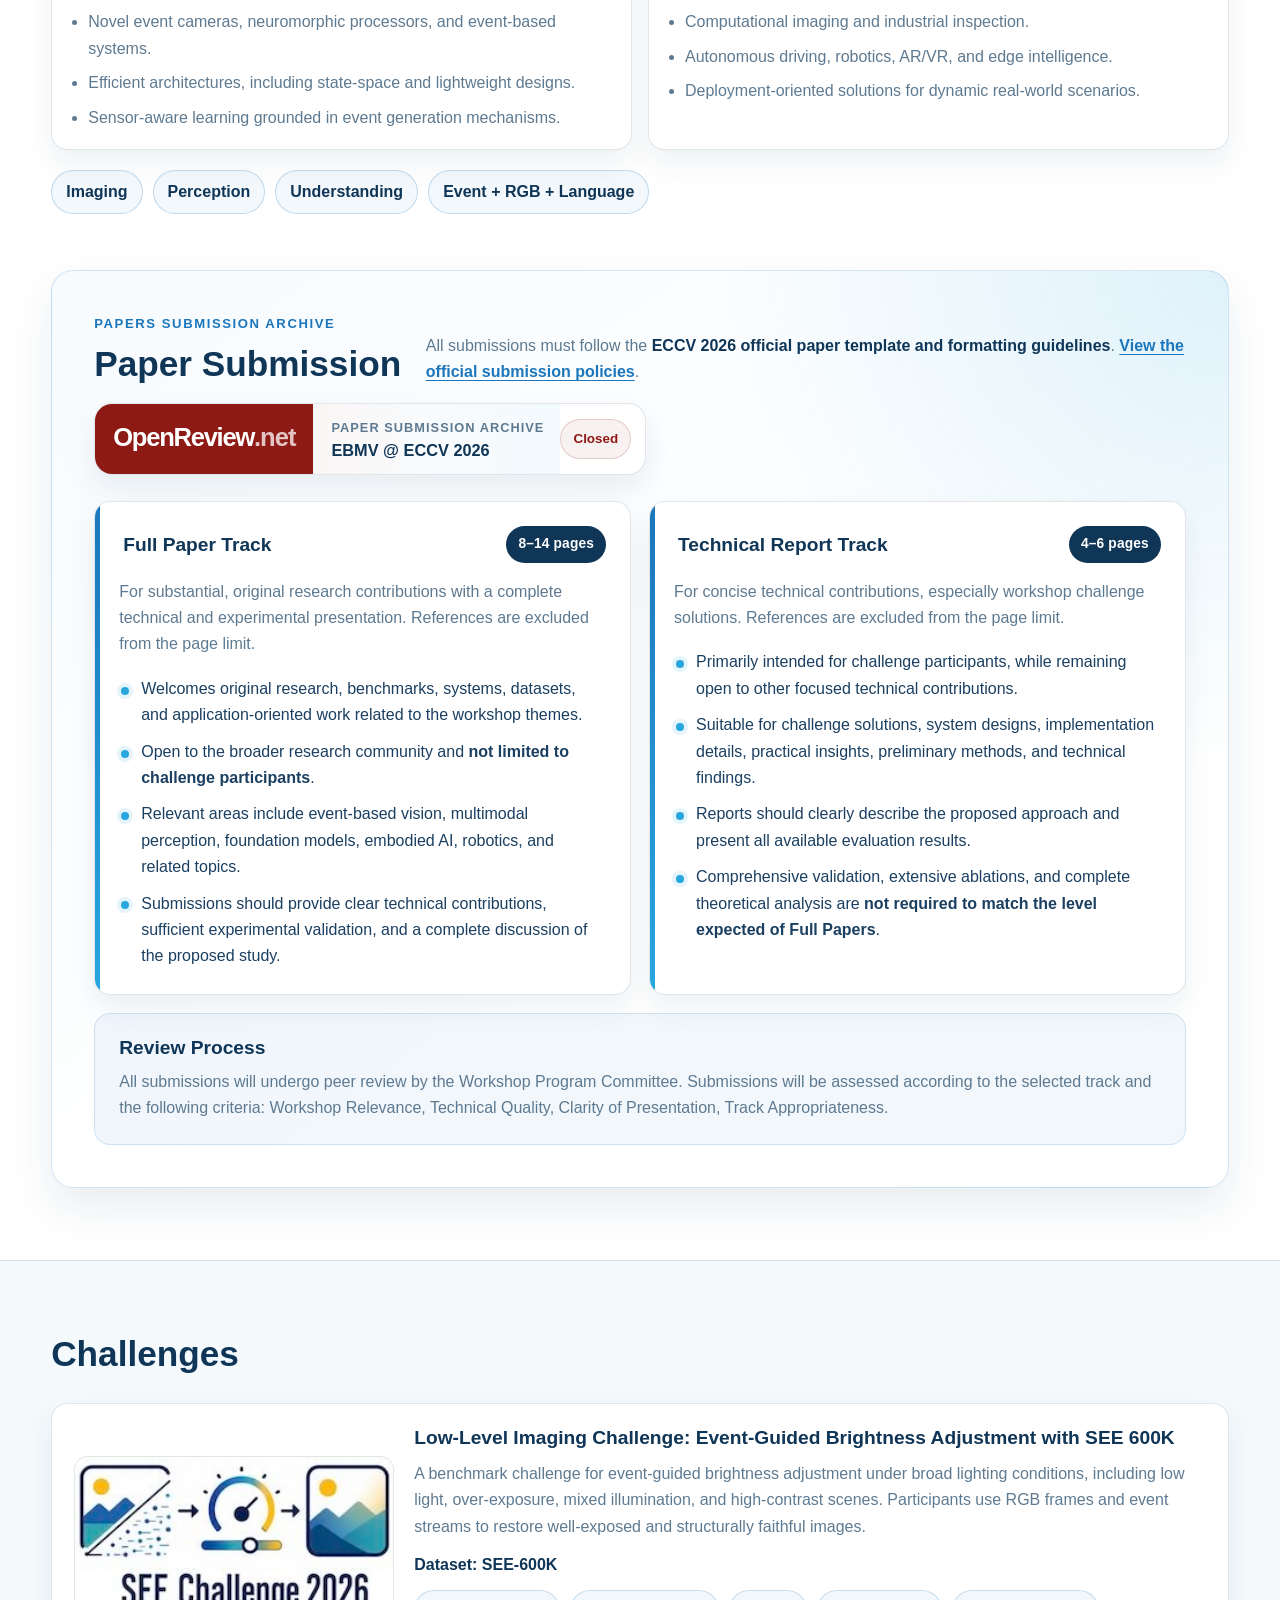
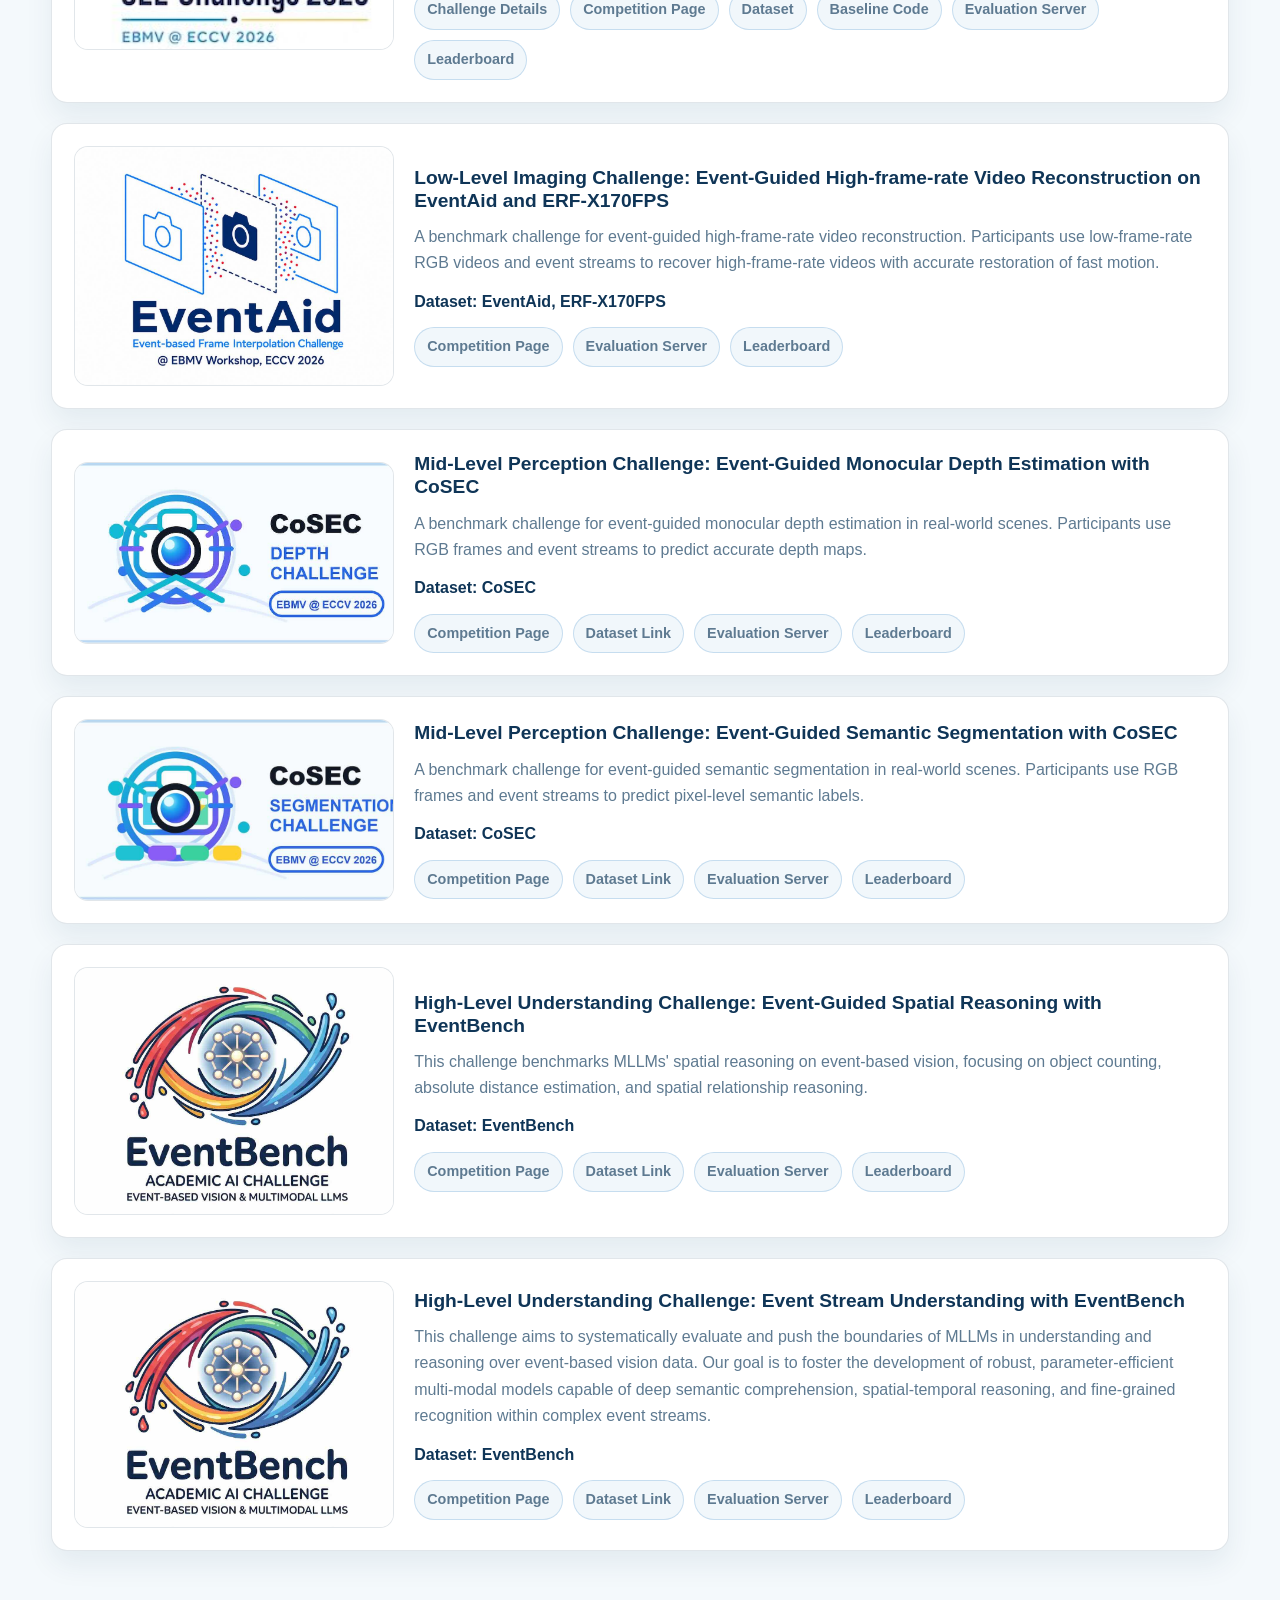
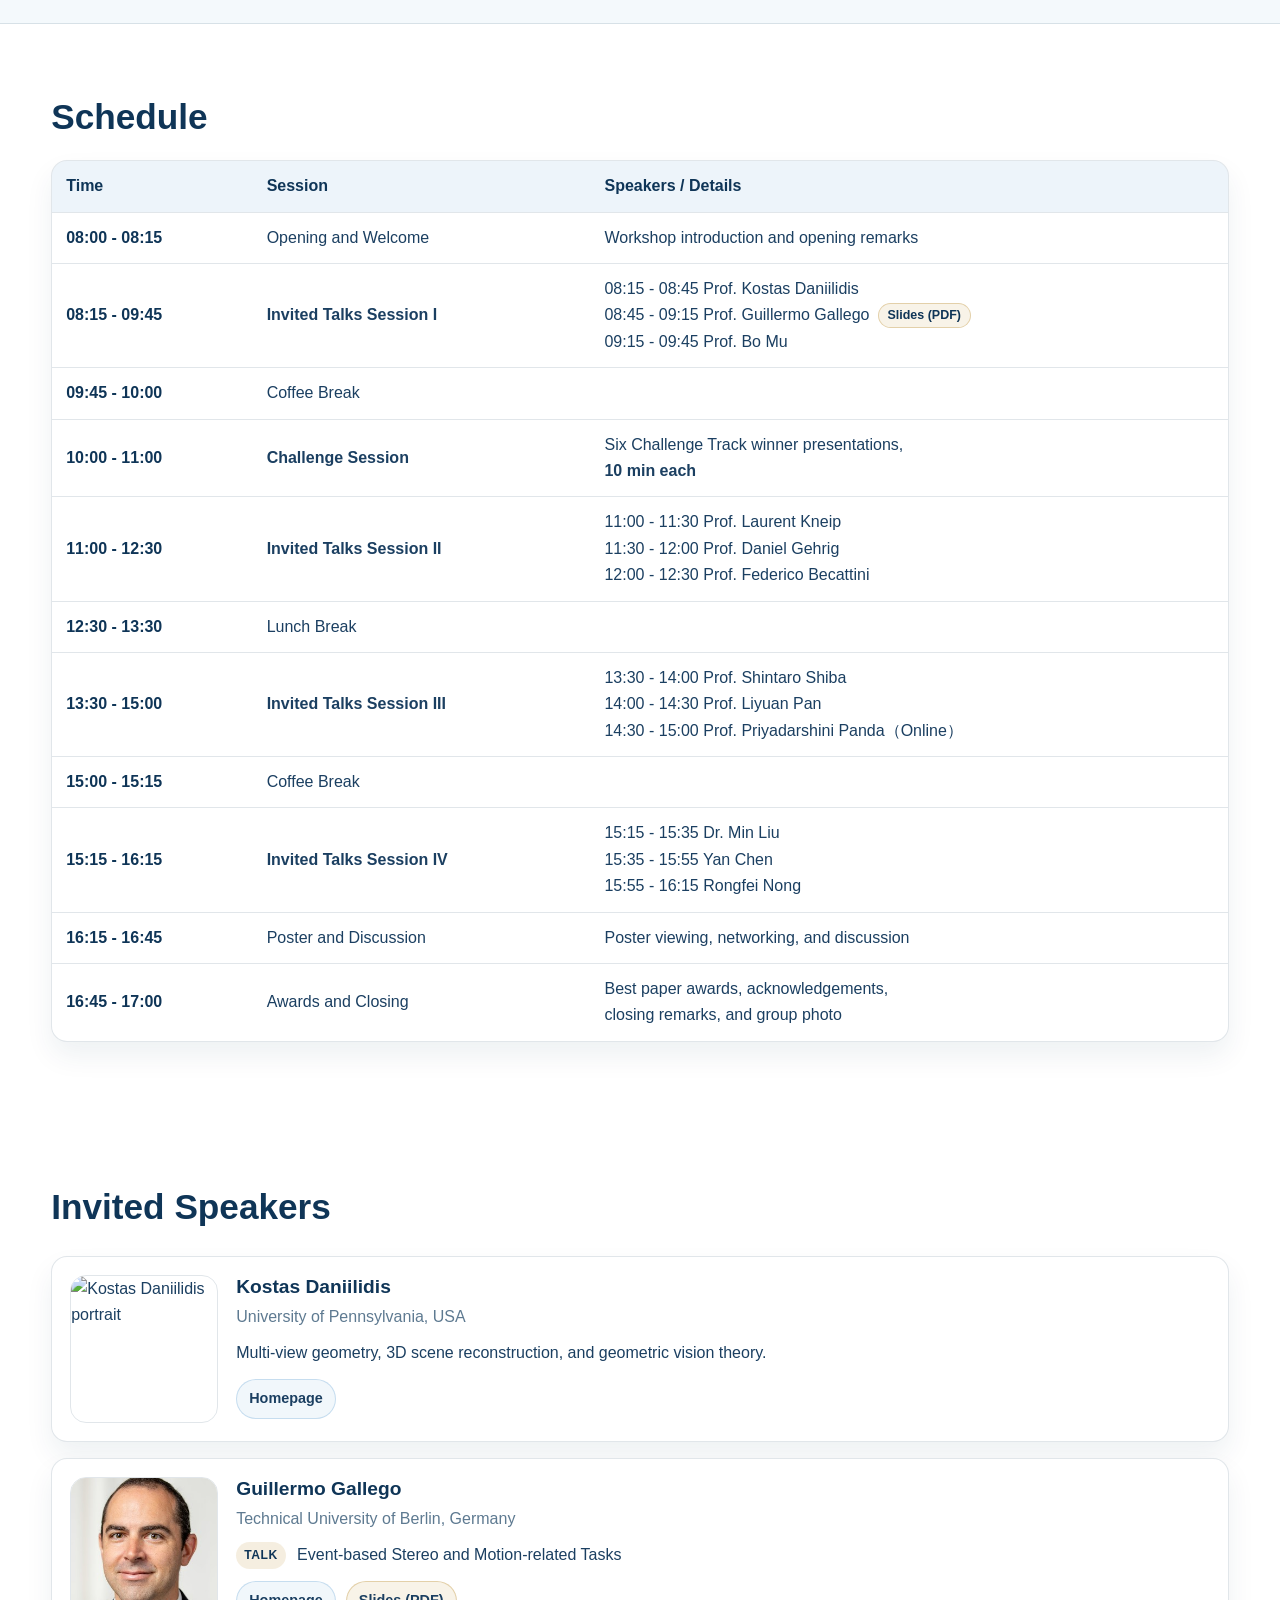
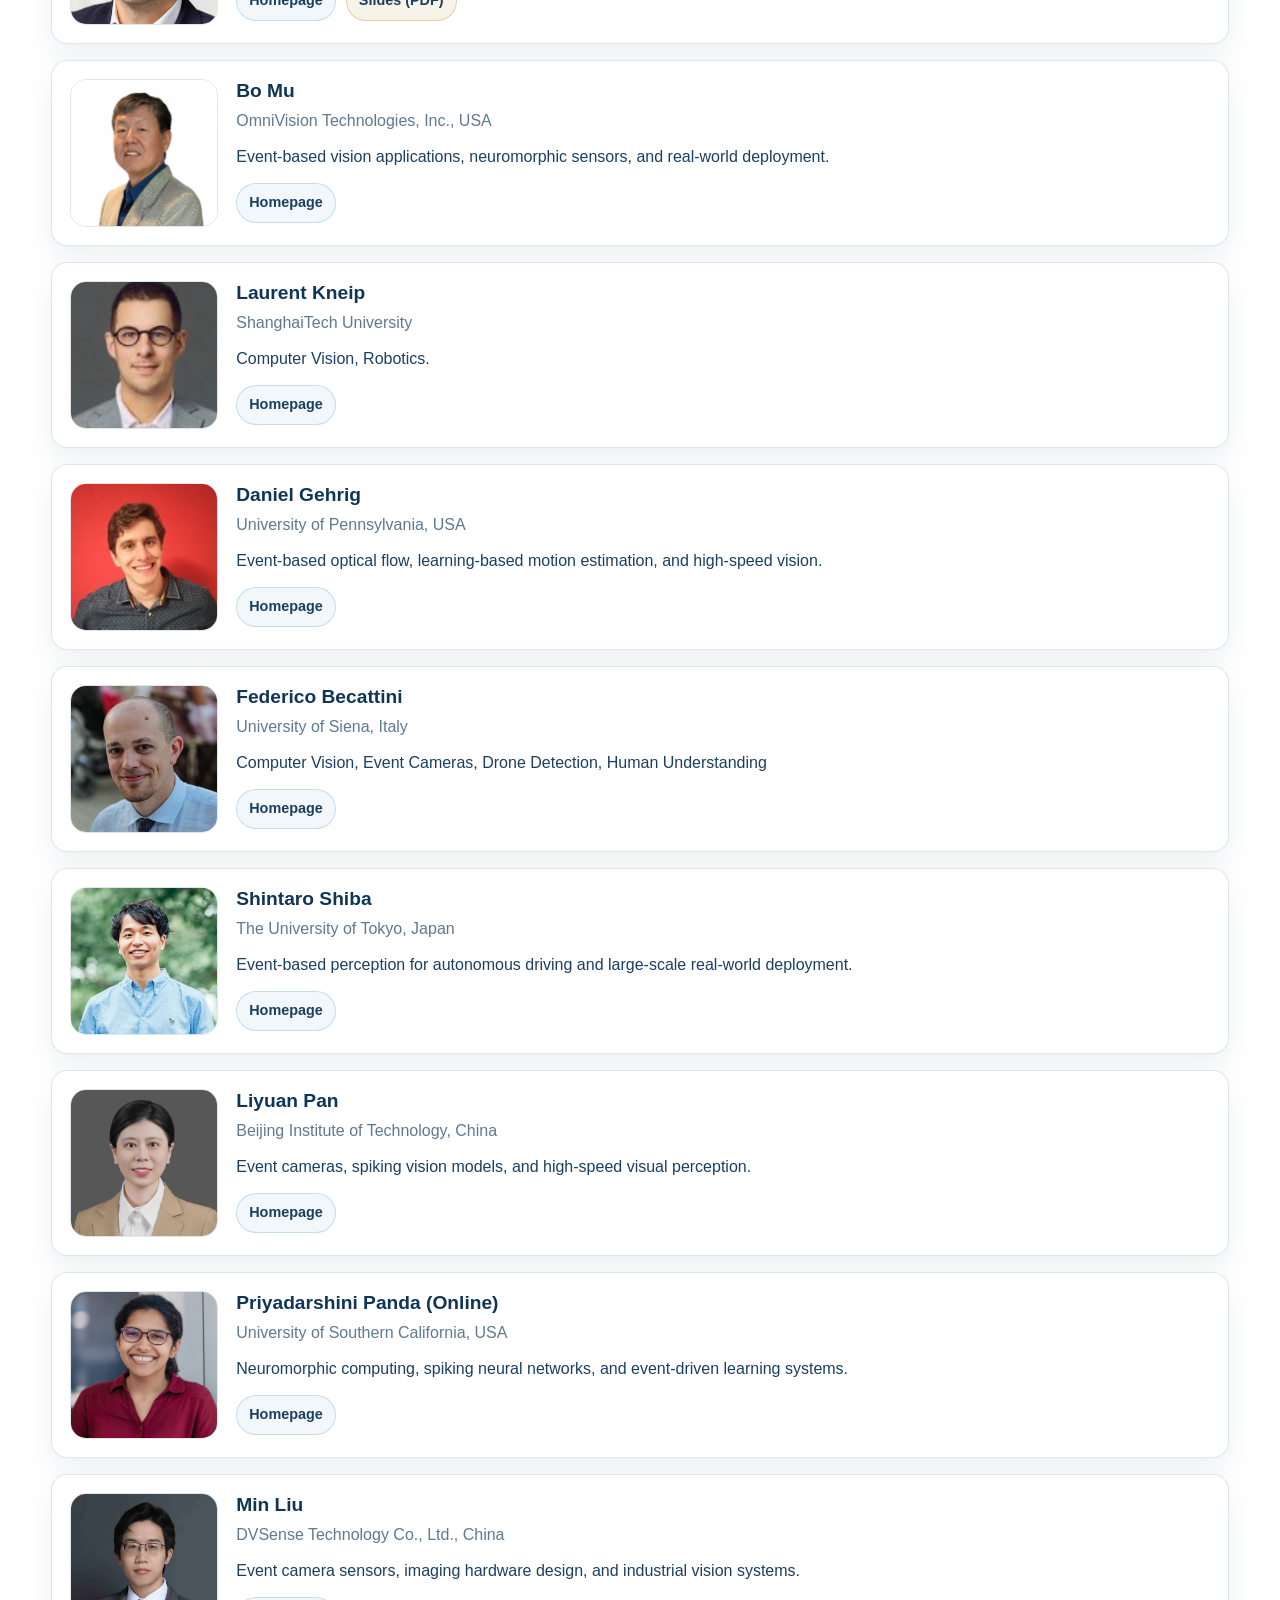
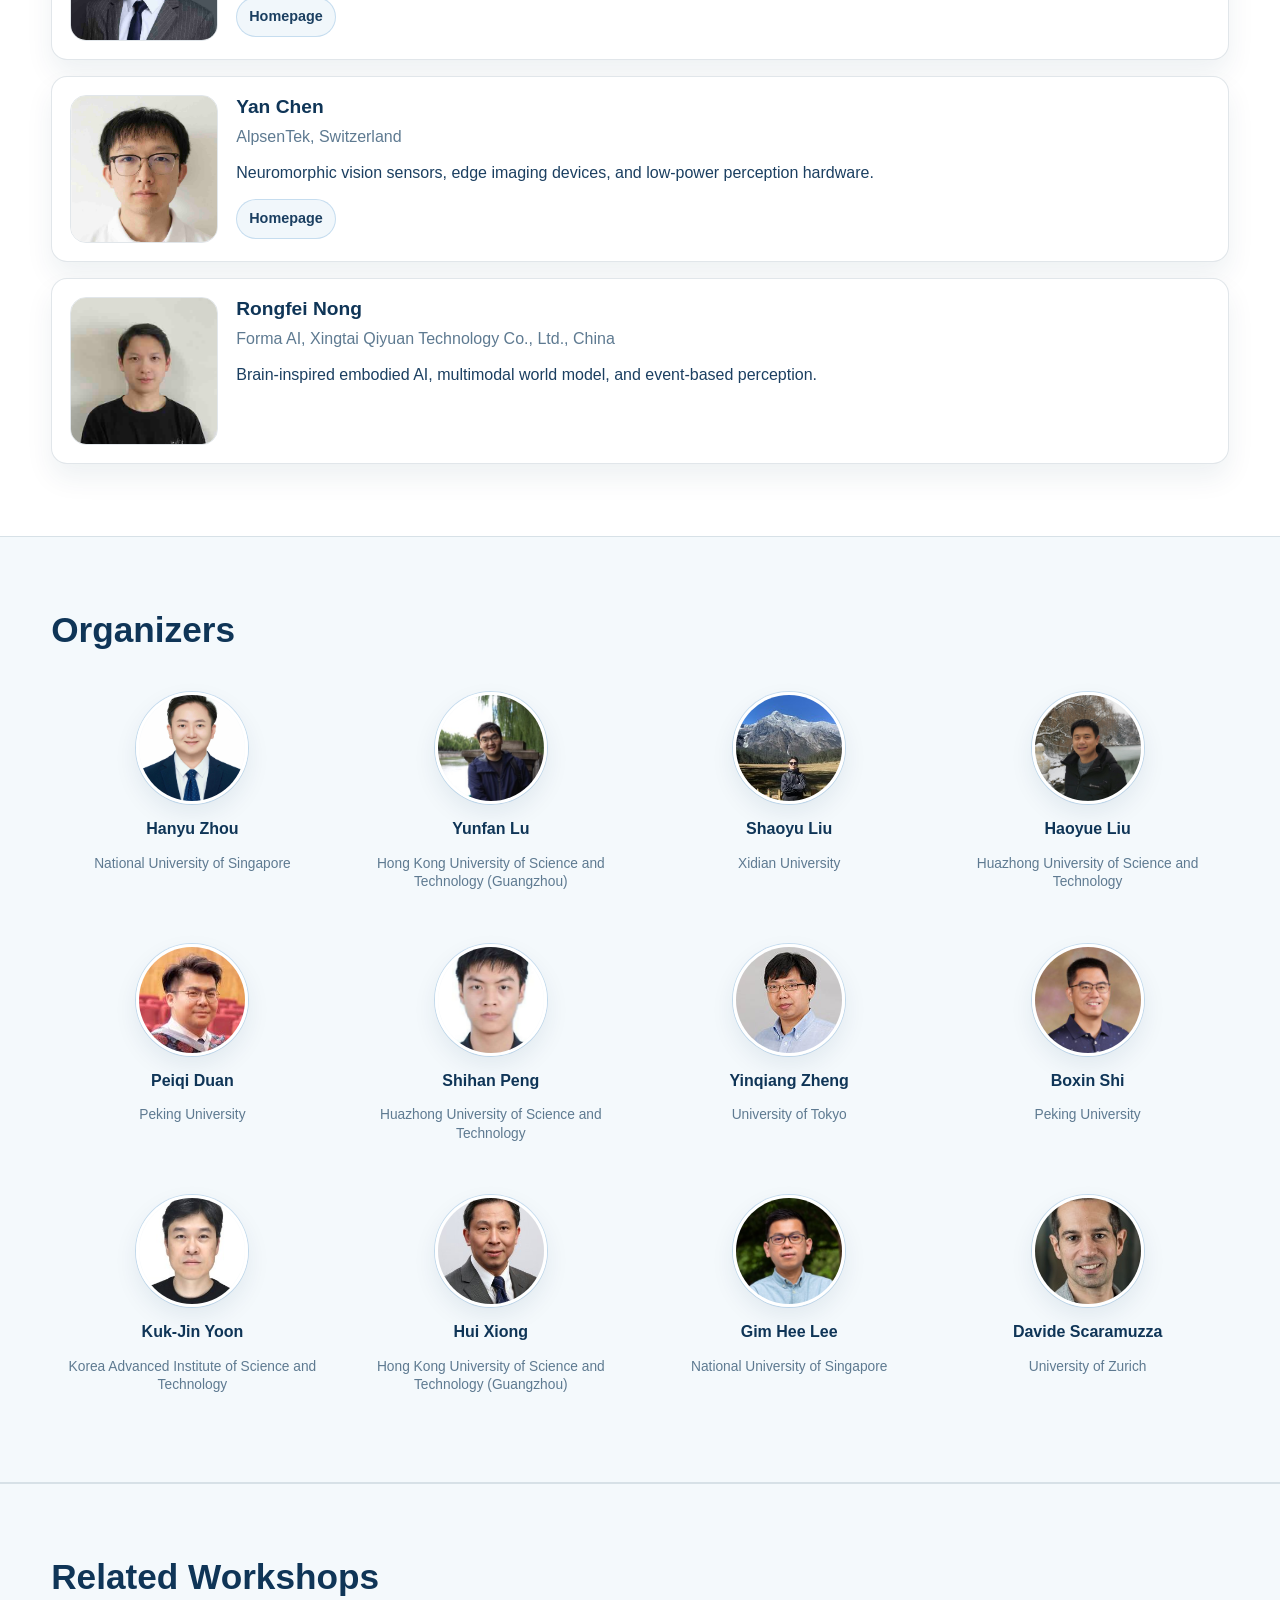
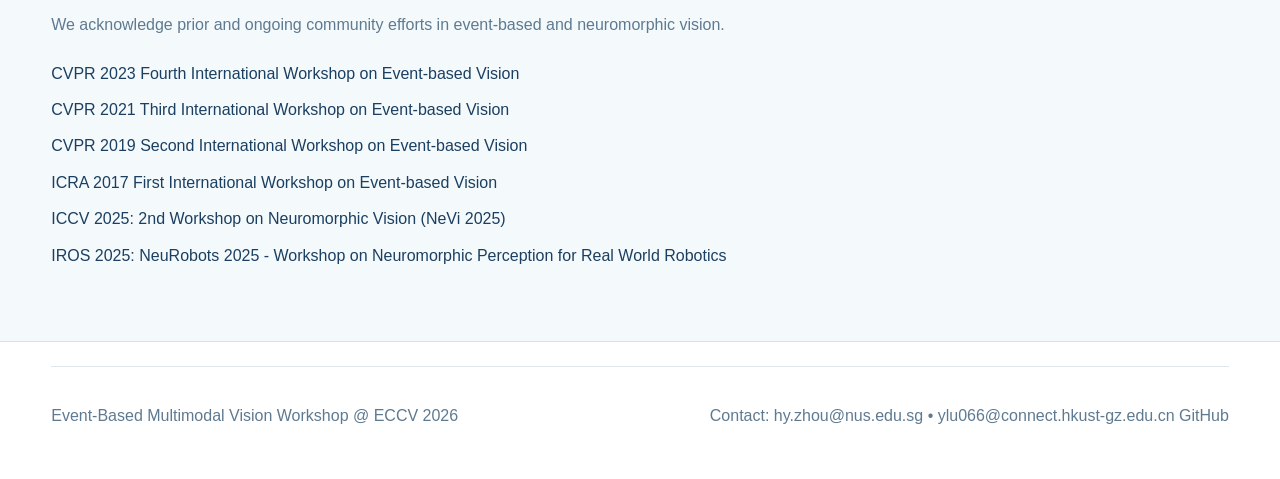
==== commit 528106e2: "Update" ====
--- a/index.html
+++ b/index.html
@@ -174,9 +174,9 @@
       <a class="brand" href="#home">EBMV @ ECCV 2026</a>
       <nav aria-label="Main navigation">
         <a href="#home">Home</a>
-        <a href="#dates">Important Dates</a>
+        <a href="#dates">Timeline</a>
         <a href="#about">About</a>
-        <a href="#submissions">Submissions</a>
+        <a href="#submissions">Papers</a>
         <a href="#challenges">Challenges</a>
         <a href="#schedule">Schedule</a>
         <a href="#speakers">Speakers</a>
@@ -191,10 +191,10 @@
     <section id="home" class="hero">
       <div class="container hero-grid">
         <div>
-          <p class="eyebrow">ECCV 2026 Workshop</p>
+          <p class="eyebrow">ECCV 2026 Workshop · Successfully Concluded</p>
           <h1>Event-Based Multimodal Vision: Imaging, Perception, and Understanding</h1>
           <p class="subtitle">
-            Imaging, Perception, and Understanding with Event-Based Multimodal Vision
+            Thank you to our speakers, authors, challenge participants, and community for making EBMV @ ECCV 2026 a memorable day.
           </p>
           <p class="meta">
             <span>ECCV 2026</span>
@@ -203,21 +203,9 @@
             <span>Sept 8, 2026</span>
           </p>
           <div class="actions">
-            <a class="btn btn-primary" href="#challenges">Challenges</a>
-            <a class="btn btn-secondary" href="#speakers">Speakers</a>
+            <a class="btn btn-primary" href="#schedule">View Program</a>
+            <a class="btn btn-secondary" href="#speakers">Meet the Speakers</a>
           </div>
-          <a class="submission-banner" href="https://openreview.net/group?id=thecvf.com/ECCV/2026/Workshop/EBMV"
-            target="_blank" rel="noreferrer" aria-label="OpenReview call for paper submission link">
-            <span class="submission-banner-brand" aria-hidden="true">
-              <span class="submission-banner-brand-word">OpenReview</span><span class="submission-banner-brand-net">.net</span>
-            </span>
-            <span class="submission-banner-copy">
-              <span class="submission-banner-label">Call for Paper Submission</span>
-              <span class="submission-banner-title">EBMV @ ECCV 2026</span>
-            </span>
-            <span class="submission-banner-chip">Submit</span>
-          </a>
- 
         </div>
         <div class="hero-image-card">
           <img src="assets/images/eccv-2026-skyline.svg" alt="ECCV 2026 workshop skyline visual" />
@@ -225,9 +213,32 @@
       </div>
     </section>
 
+    <section id="moments" class="section workshop-moments">
+      <div class="container">
+        <div class="section-heading-row">
+          <div>
+            <p class="eyebrow">Workshop Moments</p>
+            <h2>EBMV at ECCV 2026</h2>
+          </div>
+          <a class="btn btn-secondary photo-gallery-link"
+            href="https://drive.google.com/drive/folders/1x9A4uiixCzNjxIMXQAc77DLOl0ohhJHE?usp=drive_link"
+            target="_blank" rel="noreferrer">View more photos</a>
+        </div>
+        <figure class="workshop-group-photo">
+          <img src="Vibe/EBMV@ECCV2026.jpg" alt="EBMV workshop participants gathered outside the ECCV 2026 venue in Malmo" />
+          <figcaption>
+            EBMV participants at ECCV 2026 in Malmo, Sweden. More workshop photos are available in the shared gallery.
+          </figcaption>
+        </figure>
+      </div>
+    </section>
+
     <section id="dates" class="section muted-bg">
       <div class="container">
-        <h2>Important Dates</h2>
+        <div class="section-heading-row">
+          <h2>2026 Timeline</h2>
+          <p class="archive-badge">Workshop successfully held</p>
+        </div>
 
         <div class="date-grid">
           <article class="card date-card">
@@ -362,8 +373,8 @@
         <div id="submissions" class="submission-requirements">
           <div class="submission-heading">
             <div>
-              <p class="eyebrow">Call for Papers</p>
-              <h2>Submission Format</h2>
+              <p class="eyebrow">Papers Submission Archive</p>
+              <h2>Paper Submission</h2>
             </div>
             <p class="submission-template">
               All submissions must follow the
@@ -372,6 +383,18 @@
                 rel="noreferrer">View the official submission policies</a>.
             </p>
           </div>
+
+          <a class="submission-banner" href="https://openreview.net/group?id=thecvf.com/ECCV/2026/Workshop/EBMV"
+            target="_blank" rel="noreferrer" aria-label="OpenReview paper submission archive for EBMV at ECCV 2026">
+            <span class="submission-banner-brand" aria-hidden="true">
+              <span class="submission-banner-brand-word">OpenReview</span><span class="submission-banner-brand-net">.net</span>
+            </span>
+            <span class="submission-banner-copy">
+              <span class="submission-banner-label">Paper Submission Archive</span>
+              <span class="submission-banner-title">EBMV @ ECCV 2026</span>
+            </span>
+            <span class="submission-banner-chip">Closed</span>
+          </a>
 
           <div class="submission-tracks">
             <article class="card submission-track">
@@ -443,6 +466,7 @@
               Technical Quality,
               Clarity of Presentation,
               Track Appropriateness.
+            </p>
           </div>
         </div>
       </div>
@@ -610,7 +634,10 @@
                 <td><strong>Invited Talks Session I</strong></td>
                 <td>
                   08:15 - 08:45 Prof. Kostas Daniilidis<br>
-                  08:45 - 09:15 Prof. Guillermo Gallego<br>
+                  <span class="schedule-talk">08:45 - 09:15 Prof. Guillermo Gallego
+                    <a class="schedule-slides" href="Slides/2026-09-08_Gallego_Event-based_Vision_ECCVW.pdf"
+                      target="_blank" rel="noreferrer">Slides (PDF)</a>
+                  </span><br>
                   09:15 - 09:45 Prof. Bo Mu
                 </td>
               </tr>
@@ -708,10 +735,13 @@
               <h3>Guillermo Gallego</h3>
               <p class="affiliation">Technical University of Berlin, Germany</p>
               <p class="talk-title">
-                Event-based vision, continuous-time motion estimation, and spatiotemporal modeling.
+                <span class="talk-label">Talk</span>
+                Event-based Stereo and Motion-related Tasks
               </p>
               <p class="speaker-actions">
                 <a href="https://sites.google.com/view/guillermogallego" target="_blank" rel="noreferrer">Homepage</a>
+                <a class="slides-link" href="Slides/2026-09-08_Gallego_Event-based_Vision_ECCVW.pdf"
+                  target="_blank" rel="noreferrer">Slides (PDF)</a>
               </p>
             </div>
           </article>
@@ -781,7 +811,7 @@
                 Event-based perception for autonomous driving and large-scale real-world deployment.
               </p>
               <p class="speaker-actions">
-                <a href="https://scholar.google.com/citations?user=R2Jpz5kAAAAJ" target="_blank"
+                <a href="https://www.eeis.t.u-tokyo.ac.jp/en/staff/%E8%8A%9D-%E6%85%8E%E5%A4%AA%E6%9C%97/" target="_blank"
                   rel="noreferrer">Homepage</a>
               </p>
             </div>
@@ -857,6 +887,7 @@
 
 
         </div>
+      </div>
     </section>
 
     <section id="organizers" class="section organizer-bg">
--- a/css/style.css
+++ b/css/style.css
@@ -378,6 +378,55 @@
   padding: 16px 18px;
 }
 
+.section-heading-row {
+  display: flex;
+  align-items: center;
+  justify-content: space-between;
+  gap: 16px;
+  flex-wrap: wrap;
+}
+
+.archive-badge {
+  margin: 0;
+  padding: 8px 13px;
+  border: 1px solid rgba(34, 126, 91, 0.22);
+  border-radius: 999px;
+  background: rgba(34, 126, 91, 0.09);
+  color: #176849;
+  font-size: 0.9rem;
+  font-weight: 700;
+}
+
+.workshop-moments {
+  padding-top: 28px;
+}
+
+.photo-gallery-link {
+  flex: 0 0 auto;
+}
+
+.workshop-group-photo {
+  margin: 24px 0 0;
+  overflow: hidden;
+  border: 1px solid var(--line);
+  border-radius: var(--radius-lg);
+  background: #fff;
+  box-shadow: var(--shadow);
+}
+
+.workshop-group-photo img {
+  display: block;
+  width: 100%;
+  height: auto;
+}
+
+.workshop-group-photo figcaption {
+  margin: 0;
+  padding: 14px 20px;
+  color: var(--muted);
+  font-size: 0.92rem;
+}
+
 .date-label {
   margin: 0;
   color: var(--muted);
@@ -521,11 +570,49 @@
   margin: 10px 0 0;
 }
 
+.talk-label {
+  display: inline-block;
+  margin-right: 7px;
+  padding: 3px 8px;
+  border-radius: 999px;
+  background: rgba(198, 160, 82, 0.18);
+  color: var(--title);
+  font-size: 0.76rem;
+  font-weight: 750;
+  letter-spacing: 0.04em;
+  text-transform: uppercase;
+  vertical-align: 1px;
+}
+
 .speaker-actions {
   margin: 12px 0 0;
   display: flex;
   gap: 10px;
   flex-wrap: wrap;
+}
+
+.slides-link,
+.schedule-slides {
+  border-color: rgba(198, 160, 82, 0.42) !important;
+  background: rgba(198, 160, 82, 0.13) !important;
+}
+
+.schedule-talk {
+  display: inline-flex;
+  align-items: center;
+  gap: 8px;
+  flex-wrap: wrap;
+}
+
+.schedule-slides {
+  display: inline-block;
+  padding: 4px 9px;
+  border: 1px solid;
+  border-radius: 999px;
+  color: var(--title);
+  font-size: 0.78rem;
+  font-weight: 700;
+  line-height: 1.2;
 }
 
 .organizer-grid {
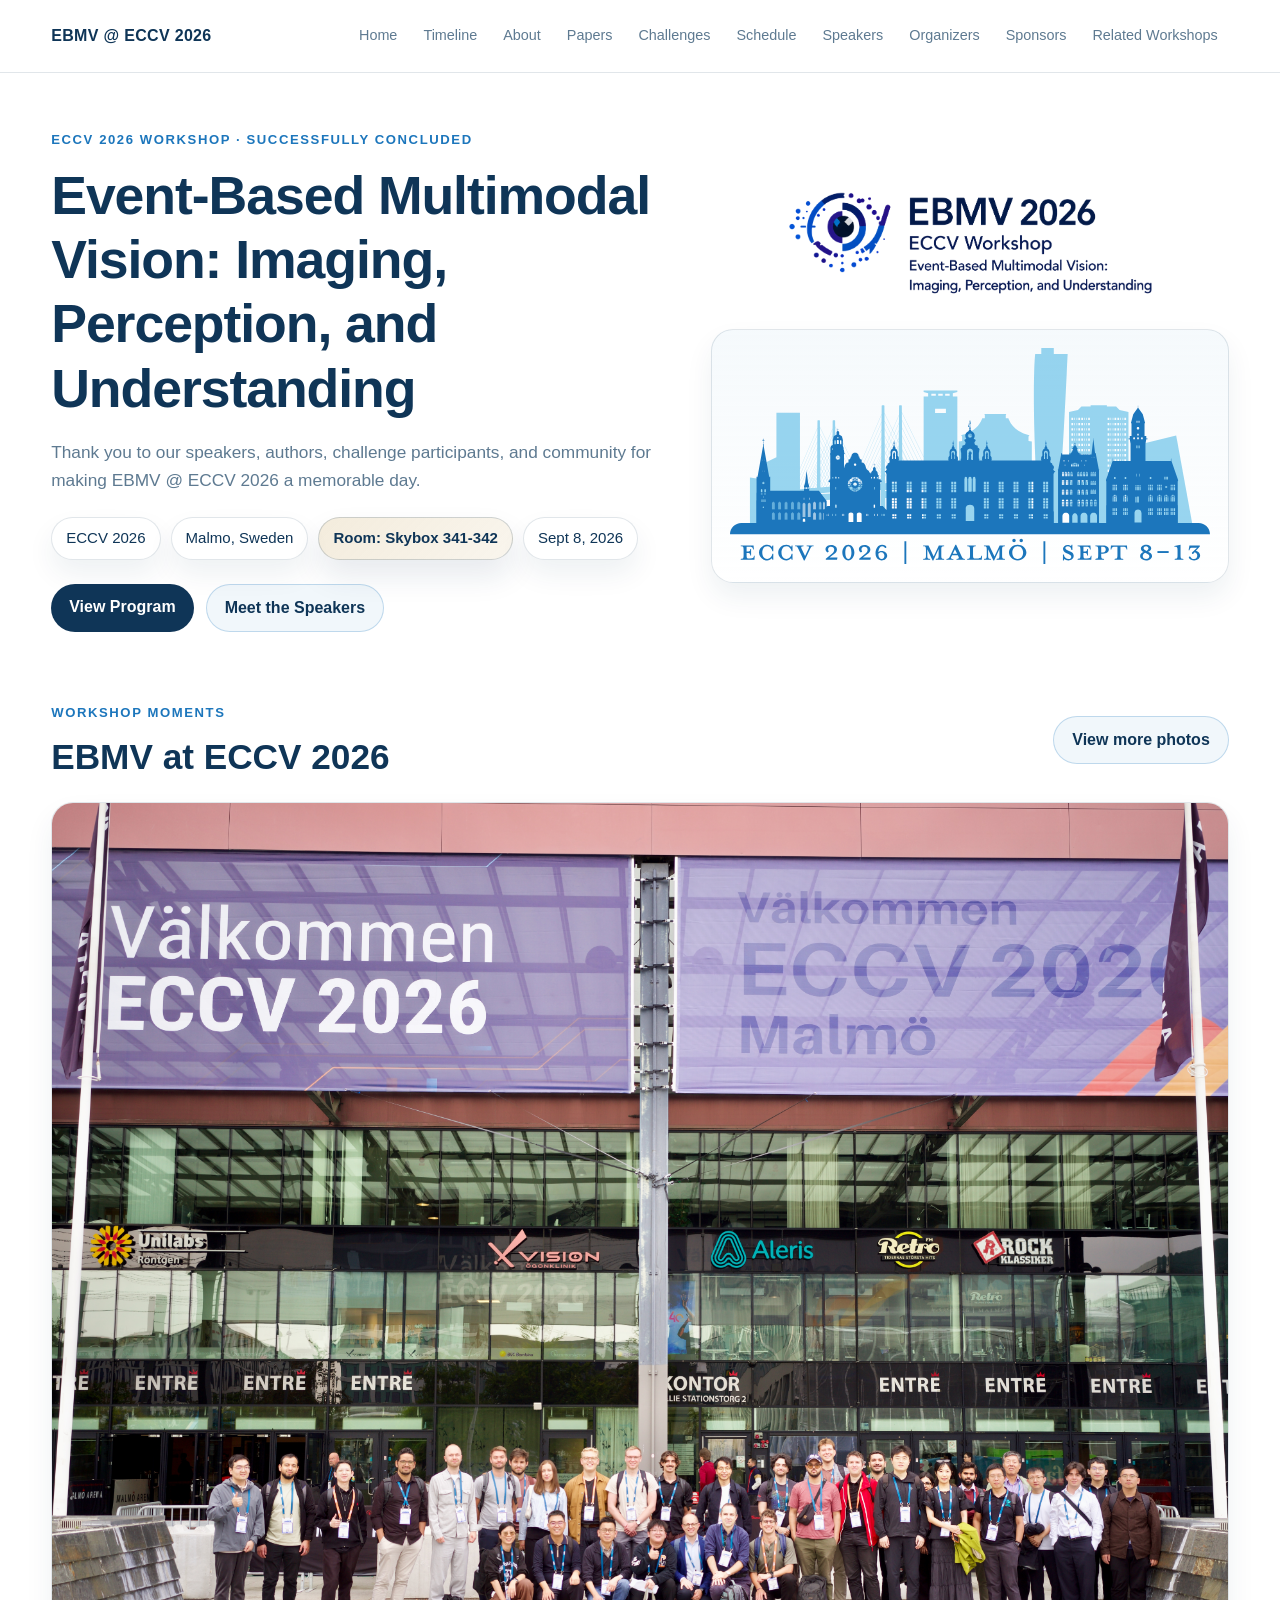
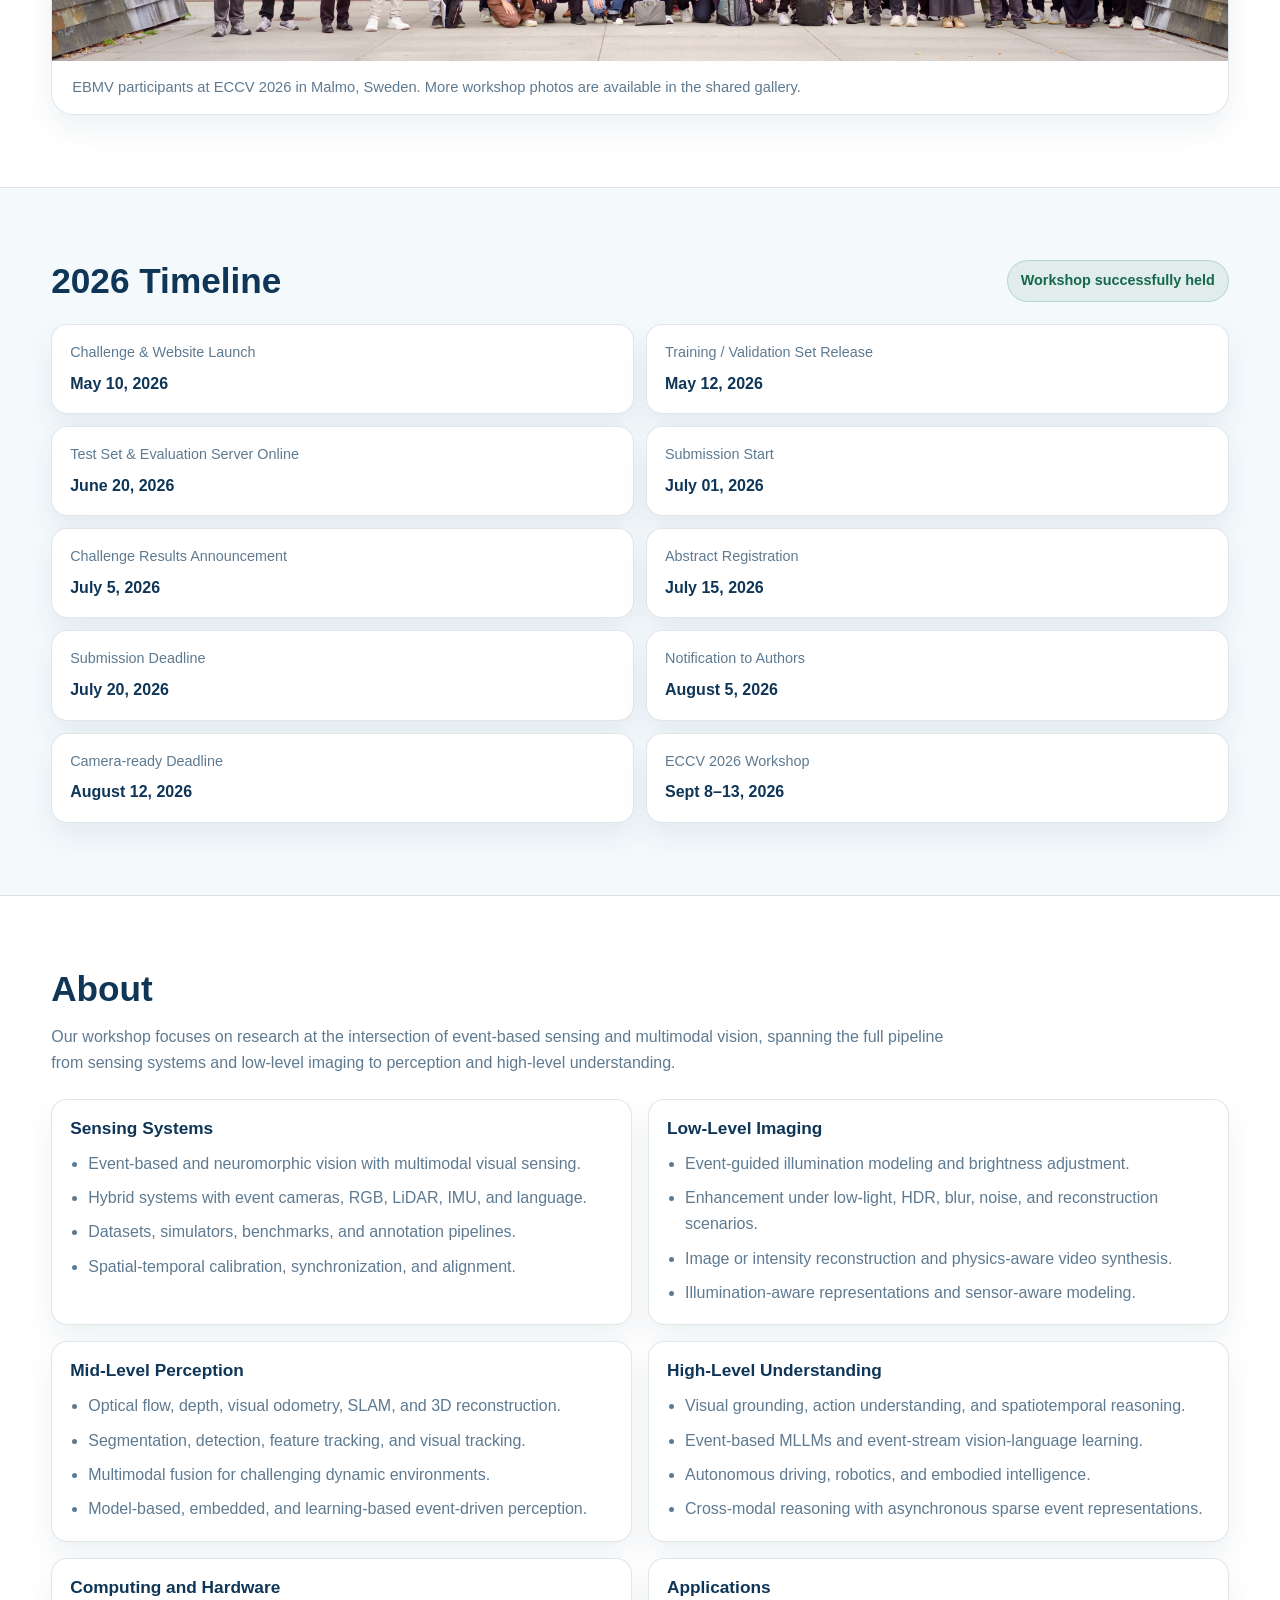
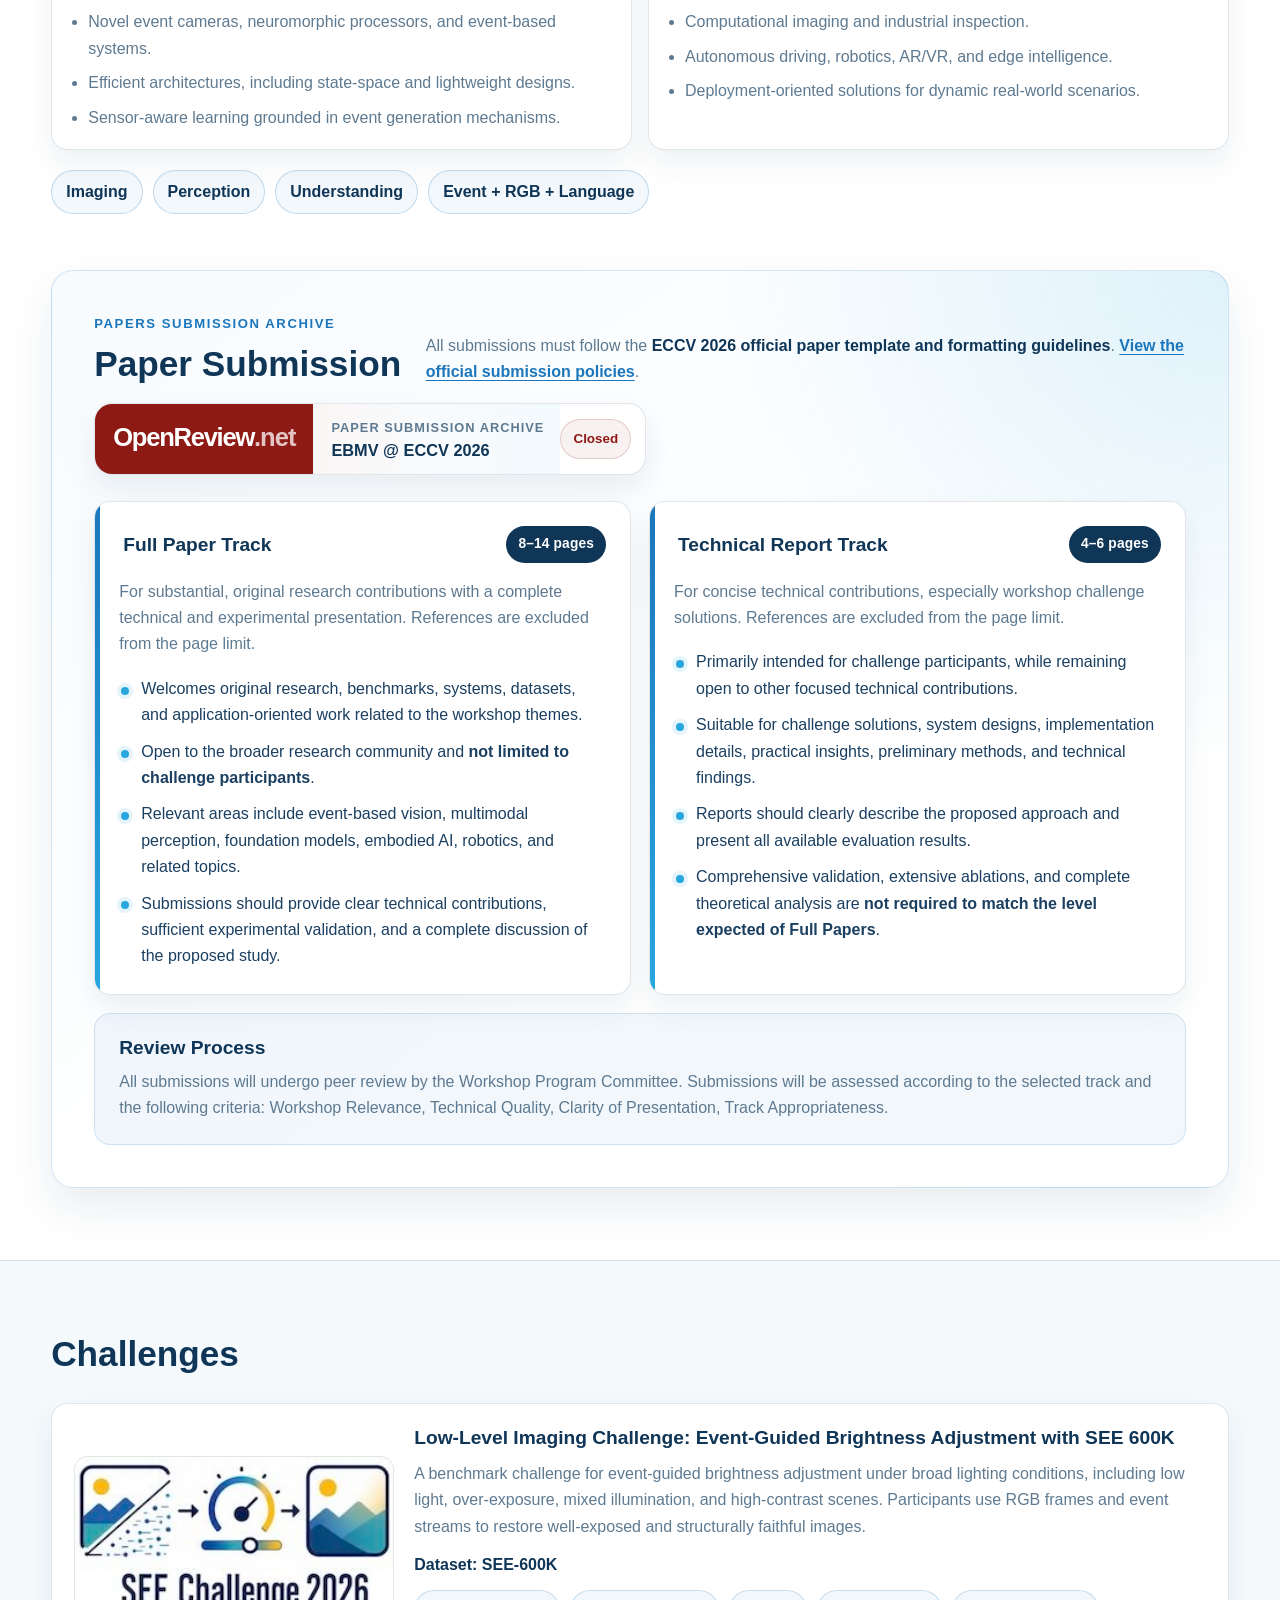
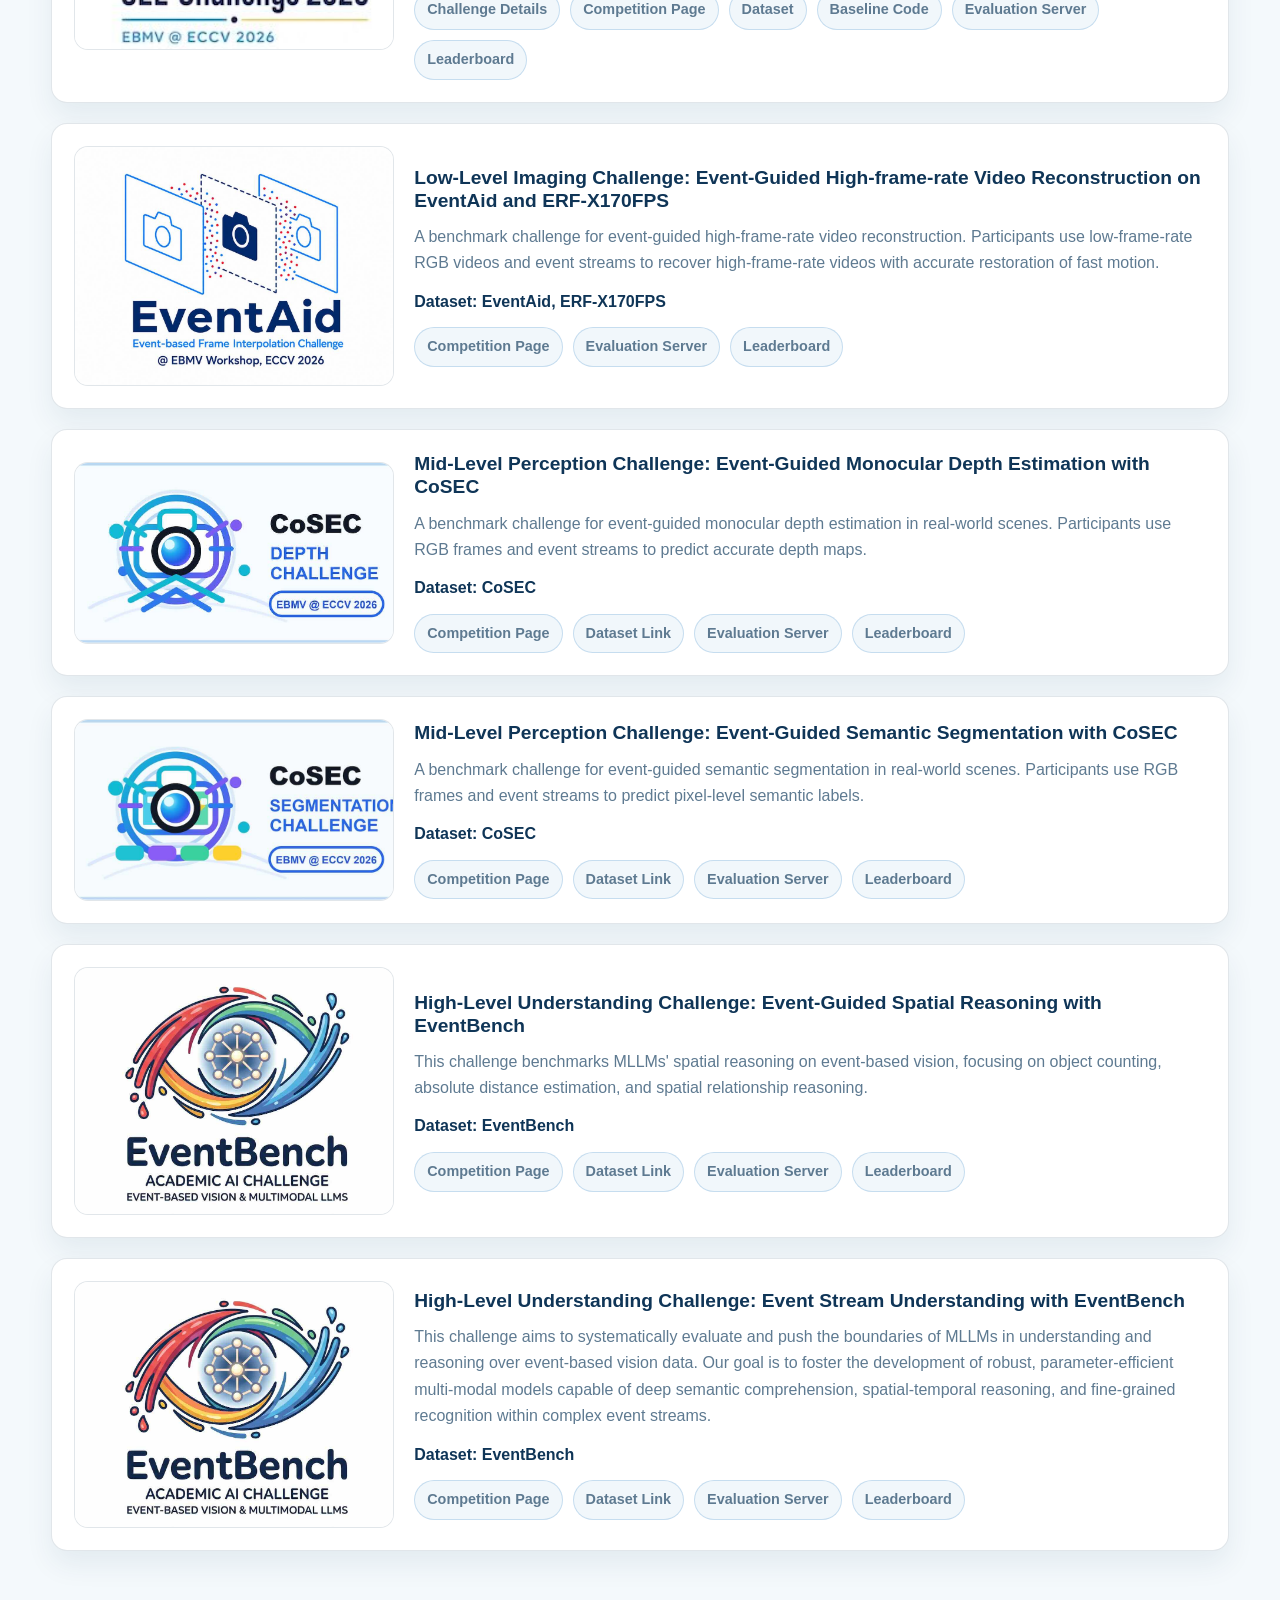
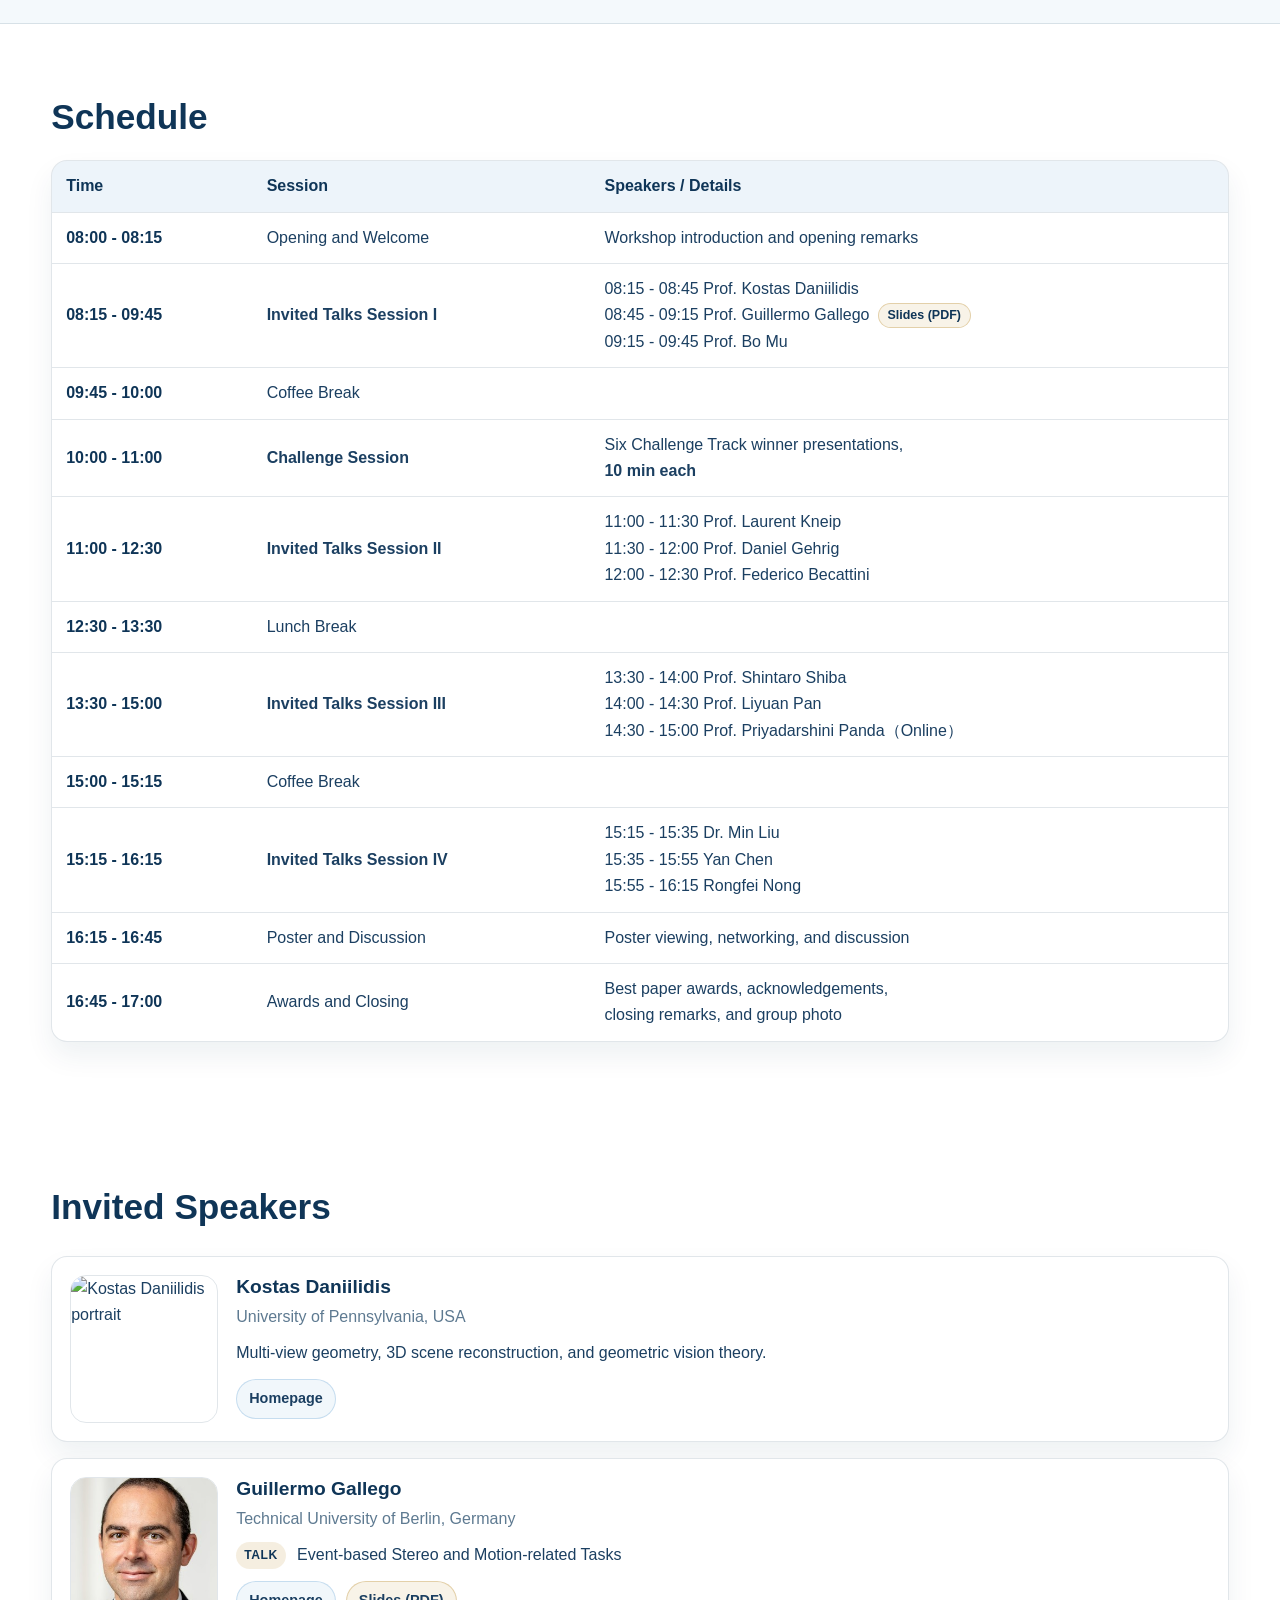
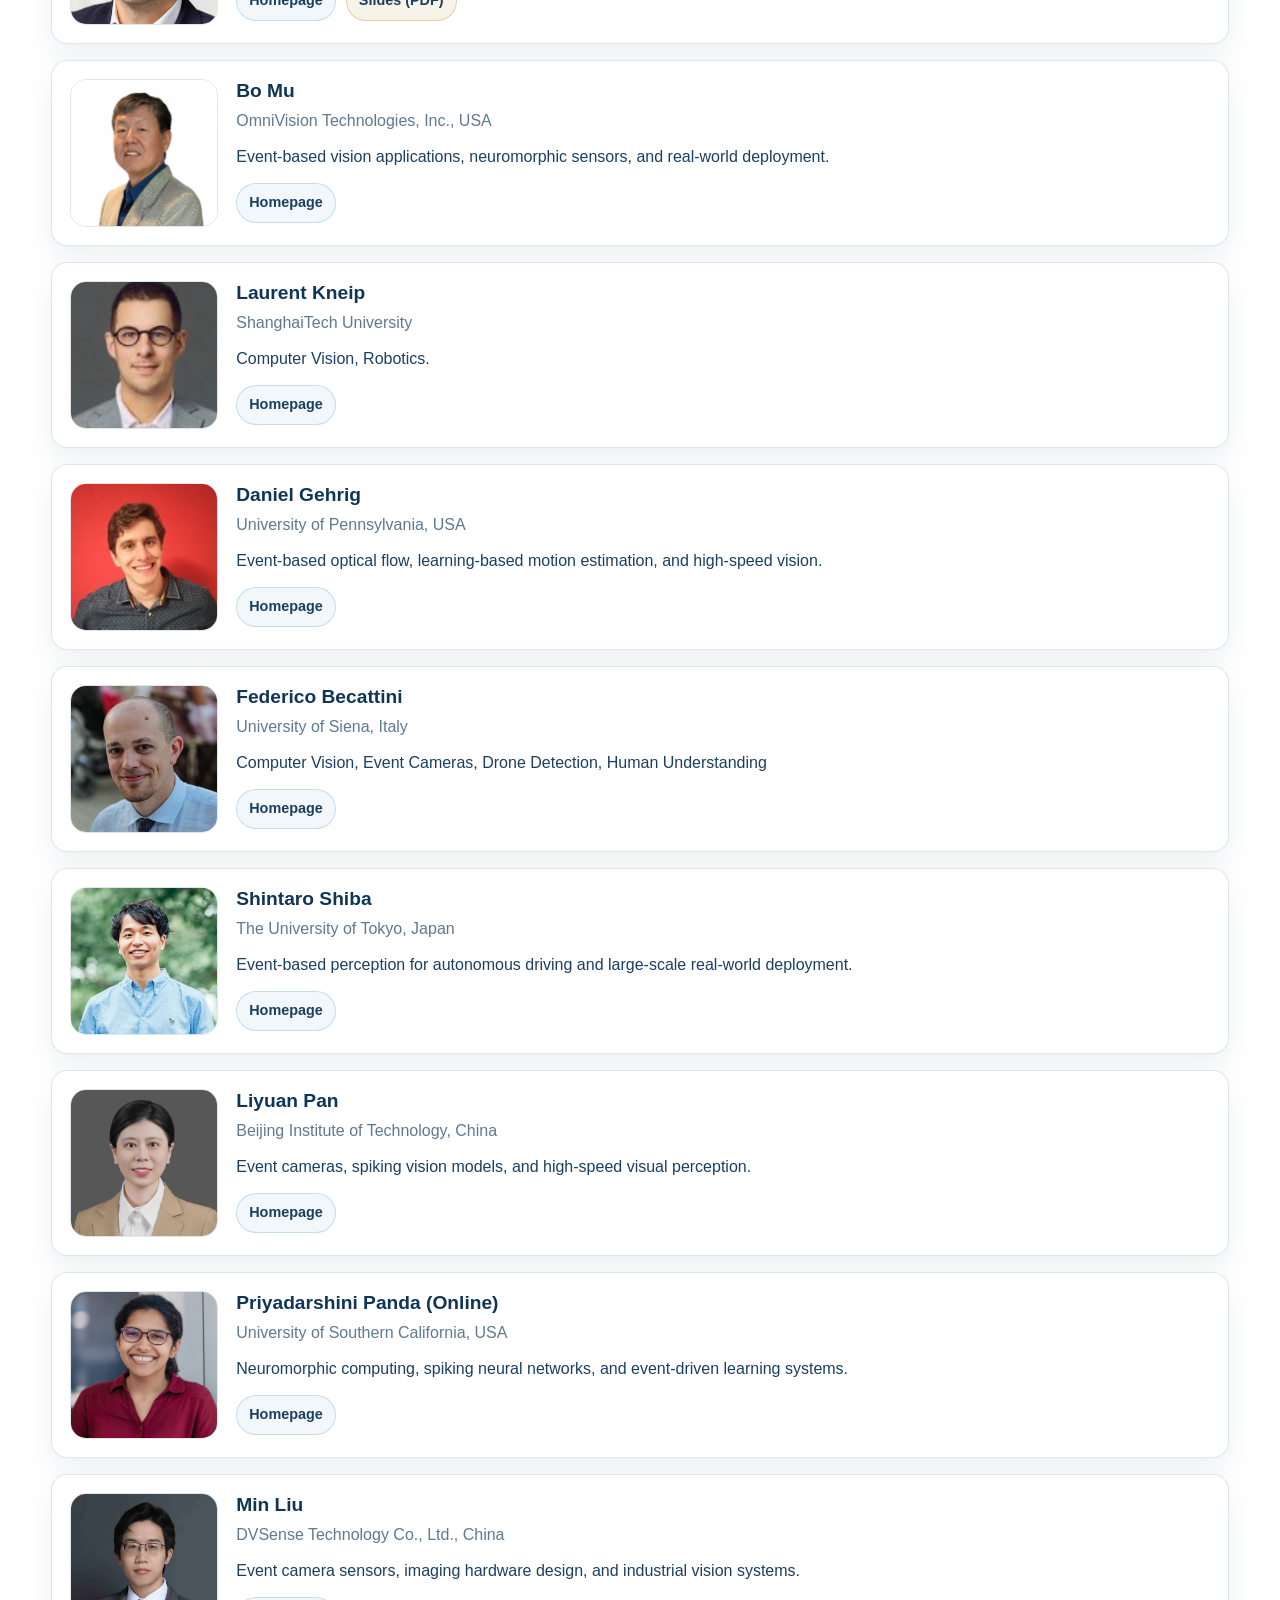
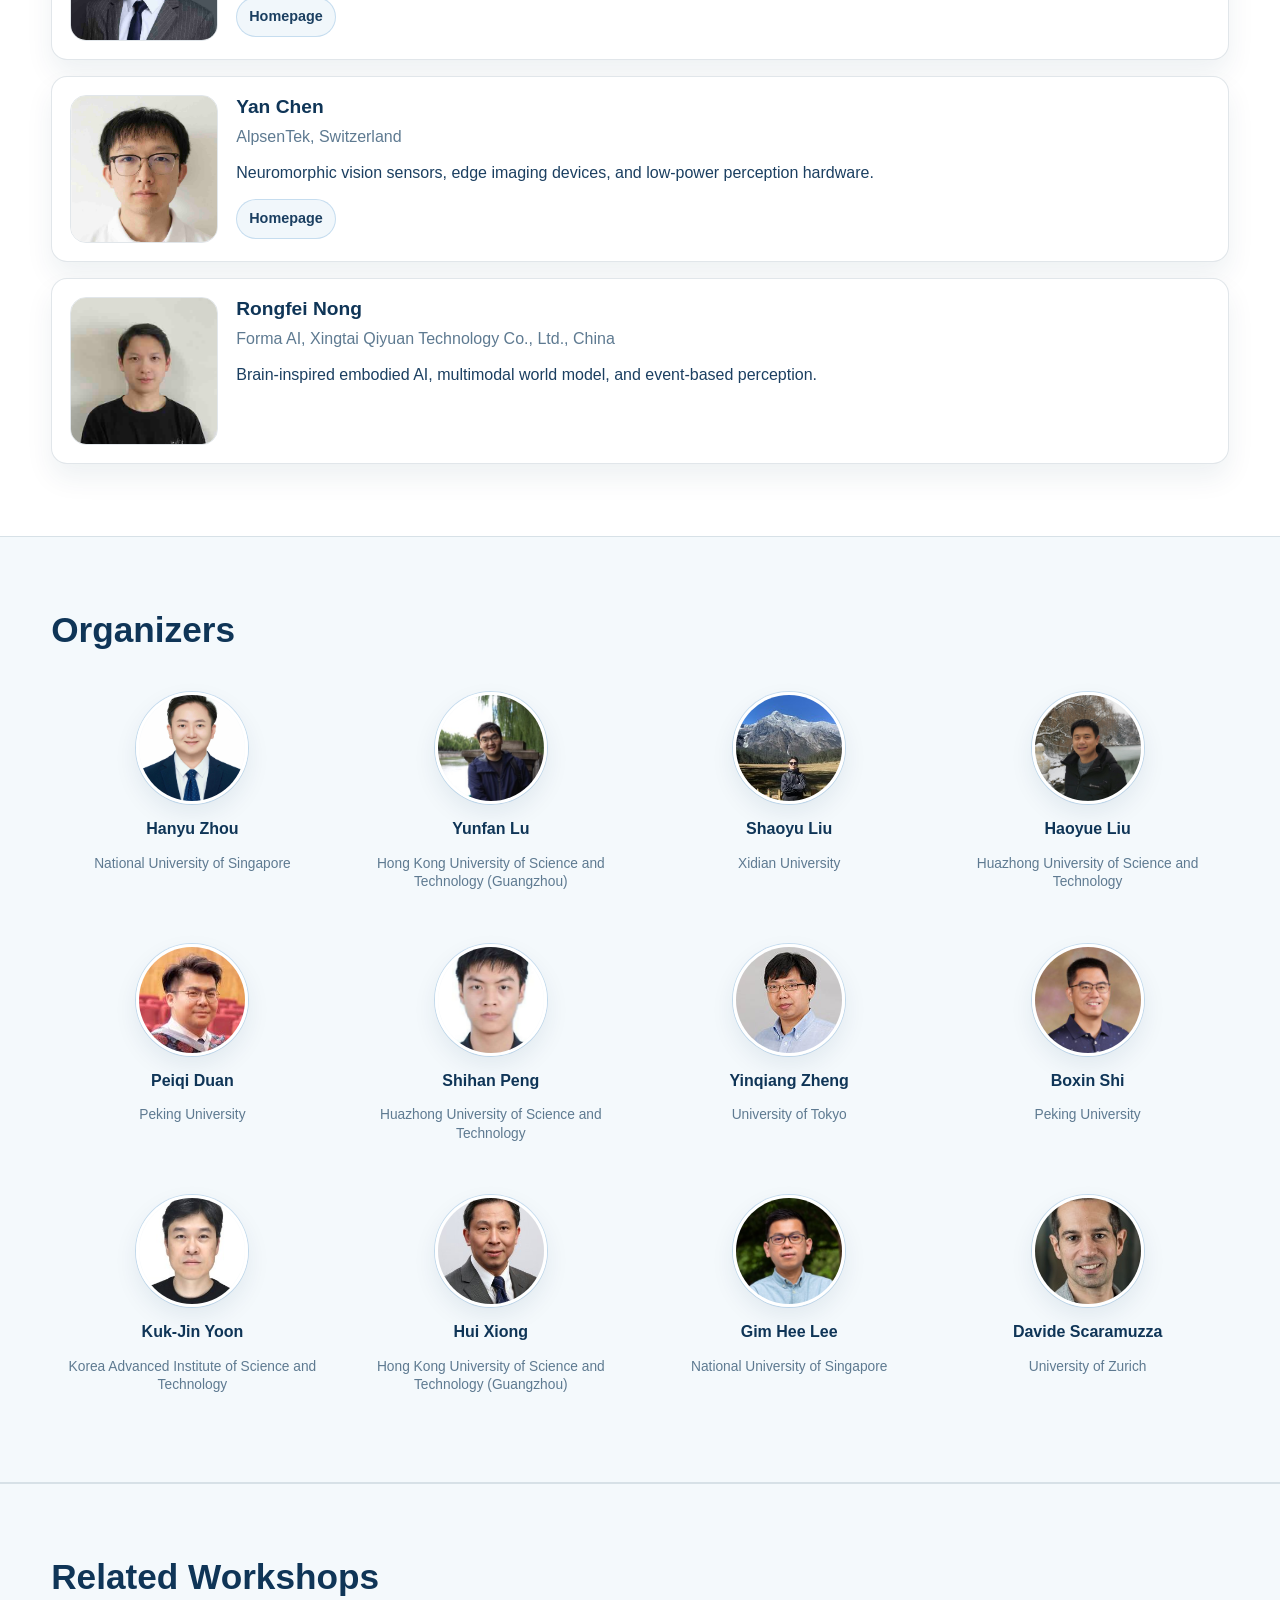
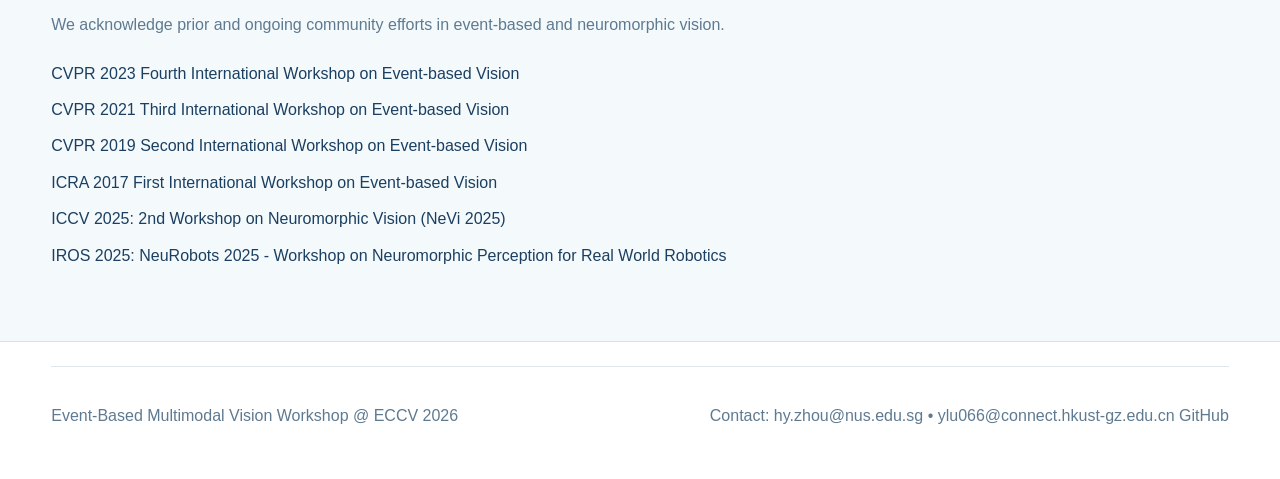
==== commit 3ec78c24: "【add】 logo" ====
--- a/index.html
+++ b/index.html
@@ -207,8 +207,15 @@
             <a class="btn btn-secondary" href="#speakers">Meet the Speakers</a>
           </div>
         </div>
-        <div class="hero-image-card">
-          <img src="assets/images/eccv-2026-skyline.svg" alt="ECCV 2026 workshop skyline visual" />
+        <div class="hero-visuals">
+          <div class="hero-logo">
+            <img src="Vibe/Logo.png" width="1570" height="525"
+              alt="EBMV 2026 — ECCV Workshop: Event-Based Multimodal Vision: Imaging, Perception, and Understanding"
+              fetchpriority="high" />
+          </div>
+          <div class="hero-image-card">
+            <img src="assets/images/eccv-2026-skyline.svg" alt="ECCV 2026 workshop skyline visual" />
+          </div>
         </div>
       </div>
     </section>
--- a/css/style.css
+++ b/css/style.css
@@ -294,12 +294,30 @@
   white-space: nowrap;
 }
 
+.hero-visuals {
+  display: grid;
+  gap: 24px;
+  width: 100%;
+  min-width: 0;
+}
+
 .hero-image-card {
   border: 1px solid var(--line);
   border-radius: var(--radius-lg);
   padding: 18px;
   background: linear-gradient(180deg, rgba(244, 249, 252, 0.9), #ffffff);
   box-shadow: var(--shadow);
+}
+
+.hero-logo {
+  width: 100%;
+  max-width: 380px;
+  justify-self: center;
+}
+
+.hero-logo img {
+  width: 100%;
+  height: auto;
 }
 
 .section {
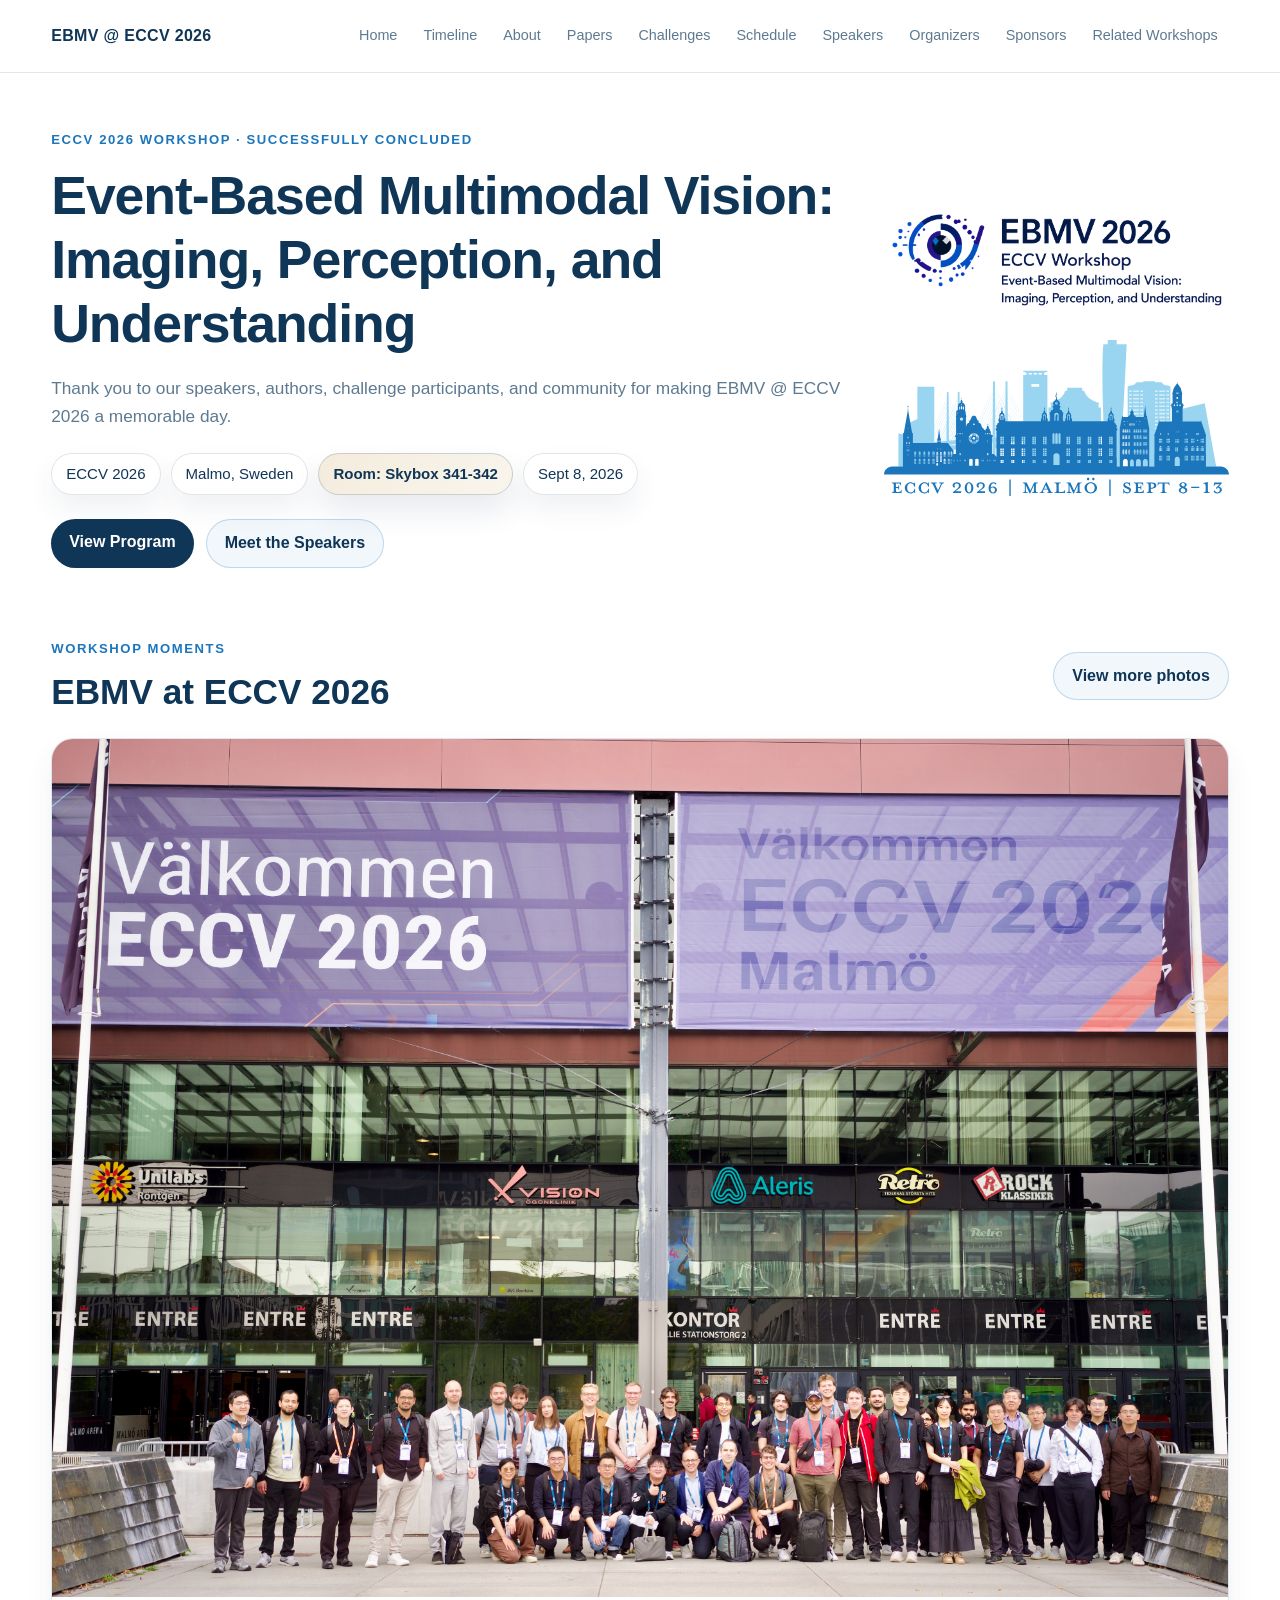
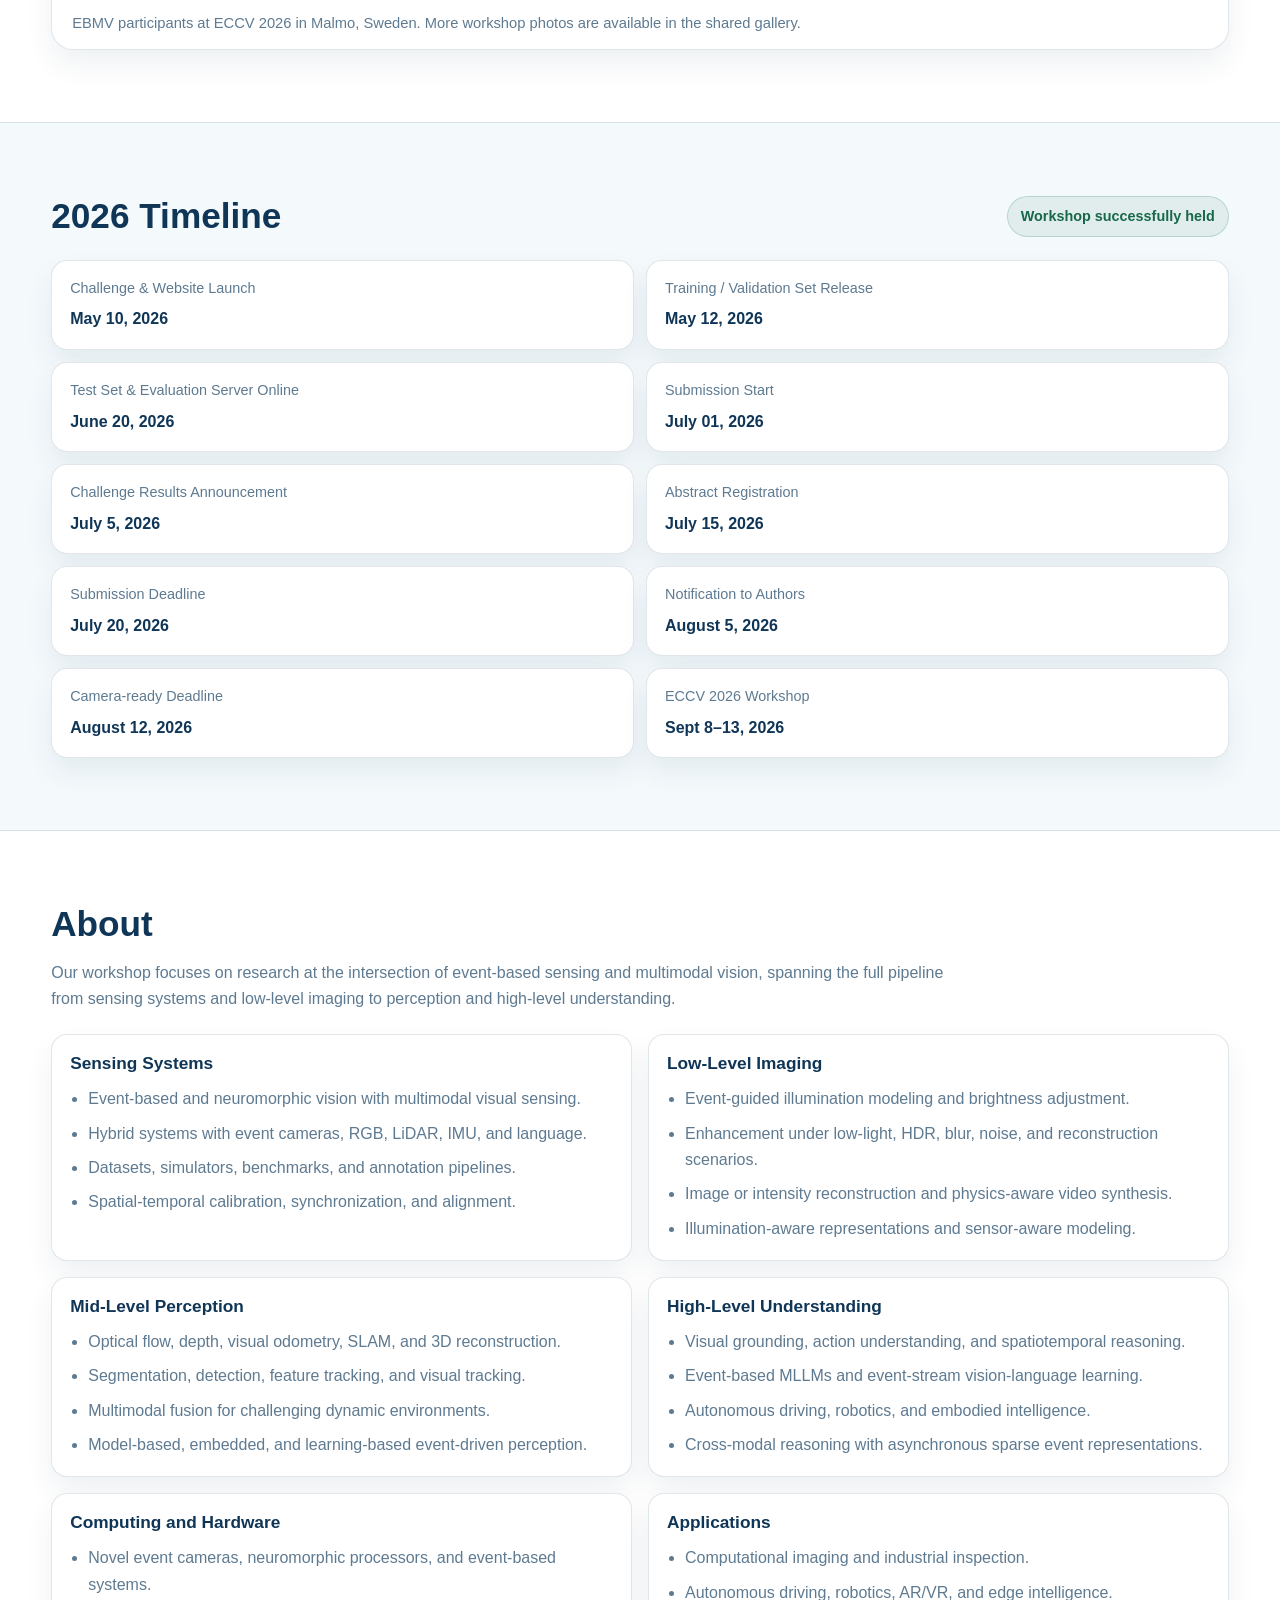
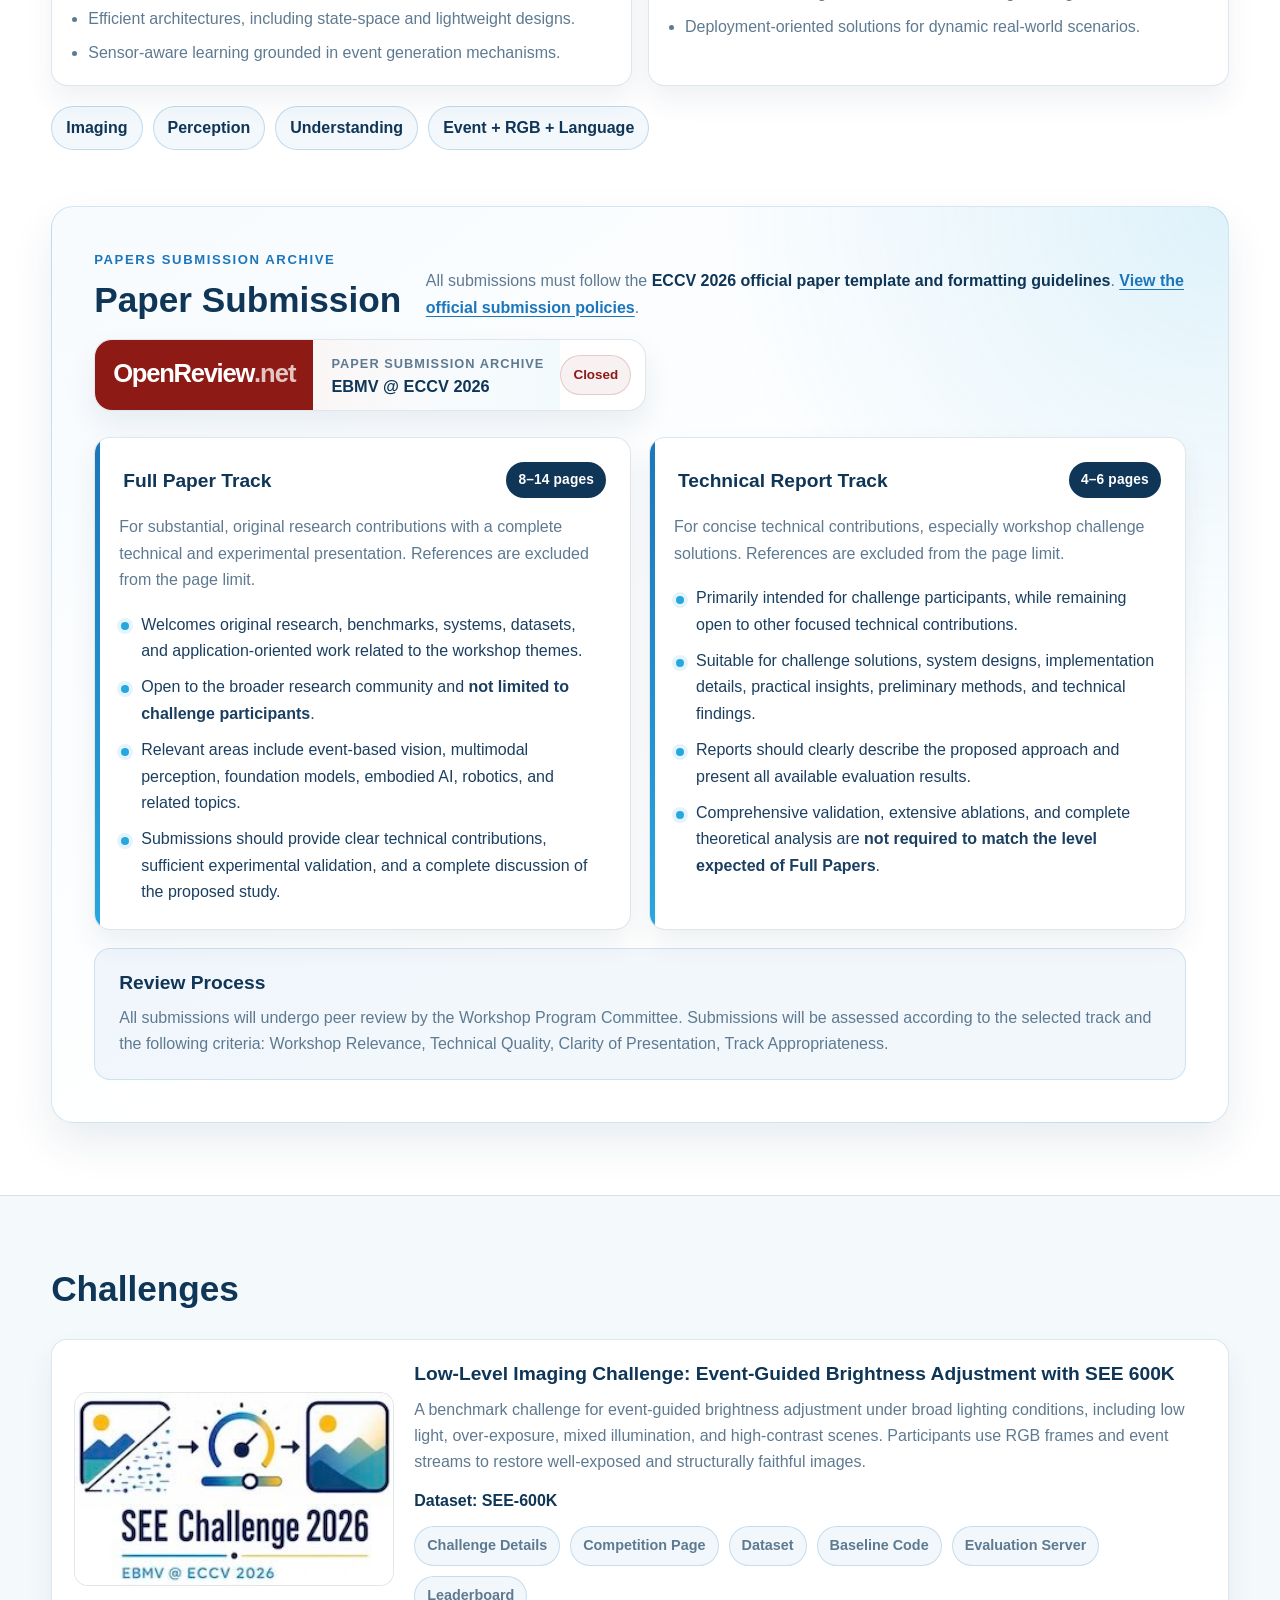
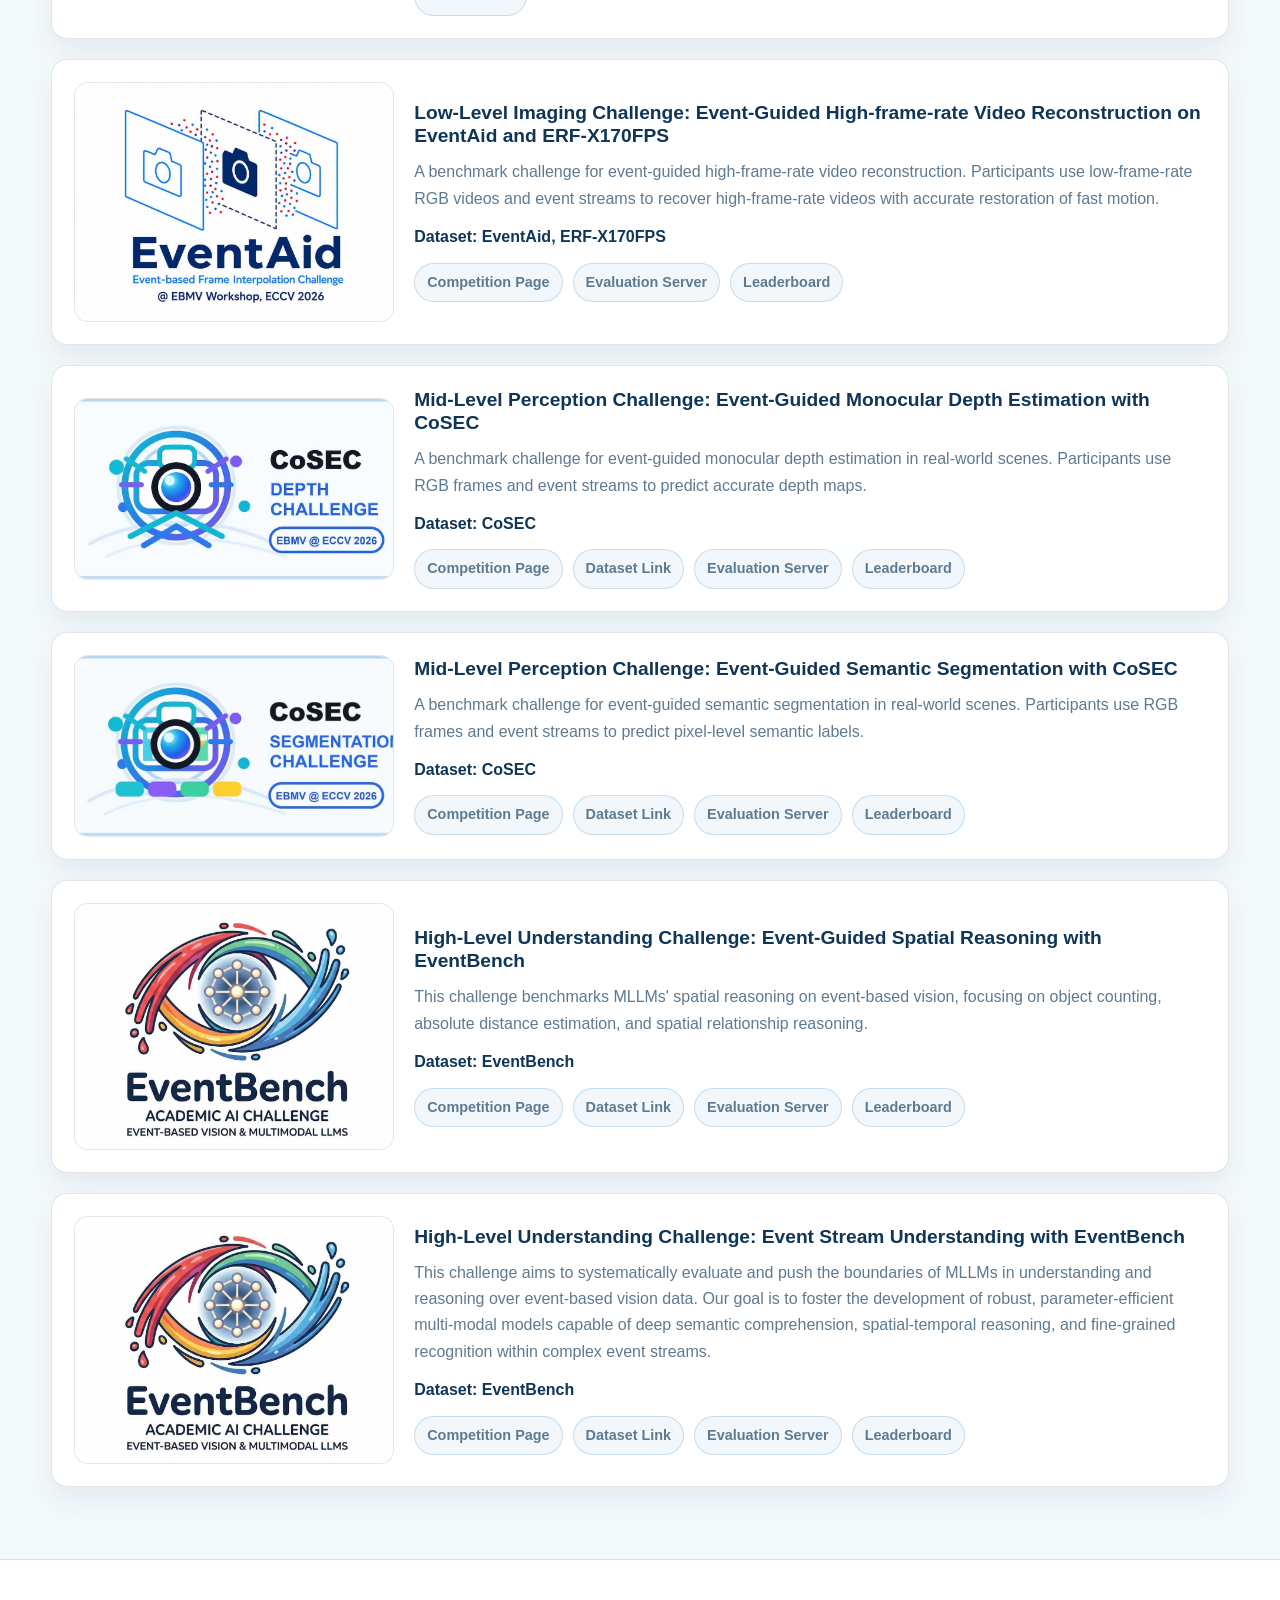
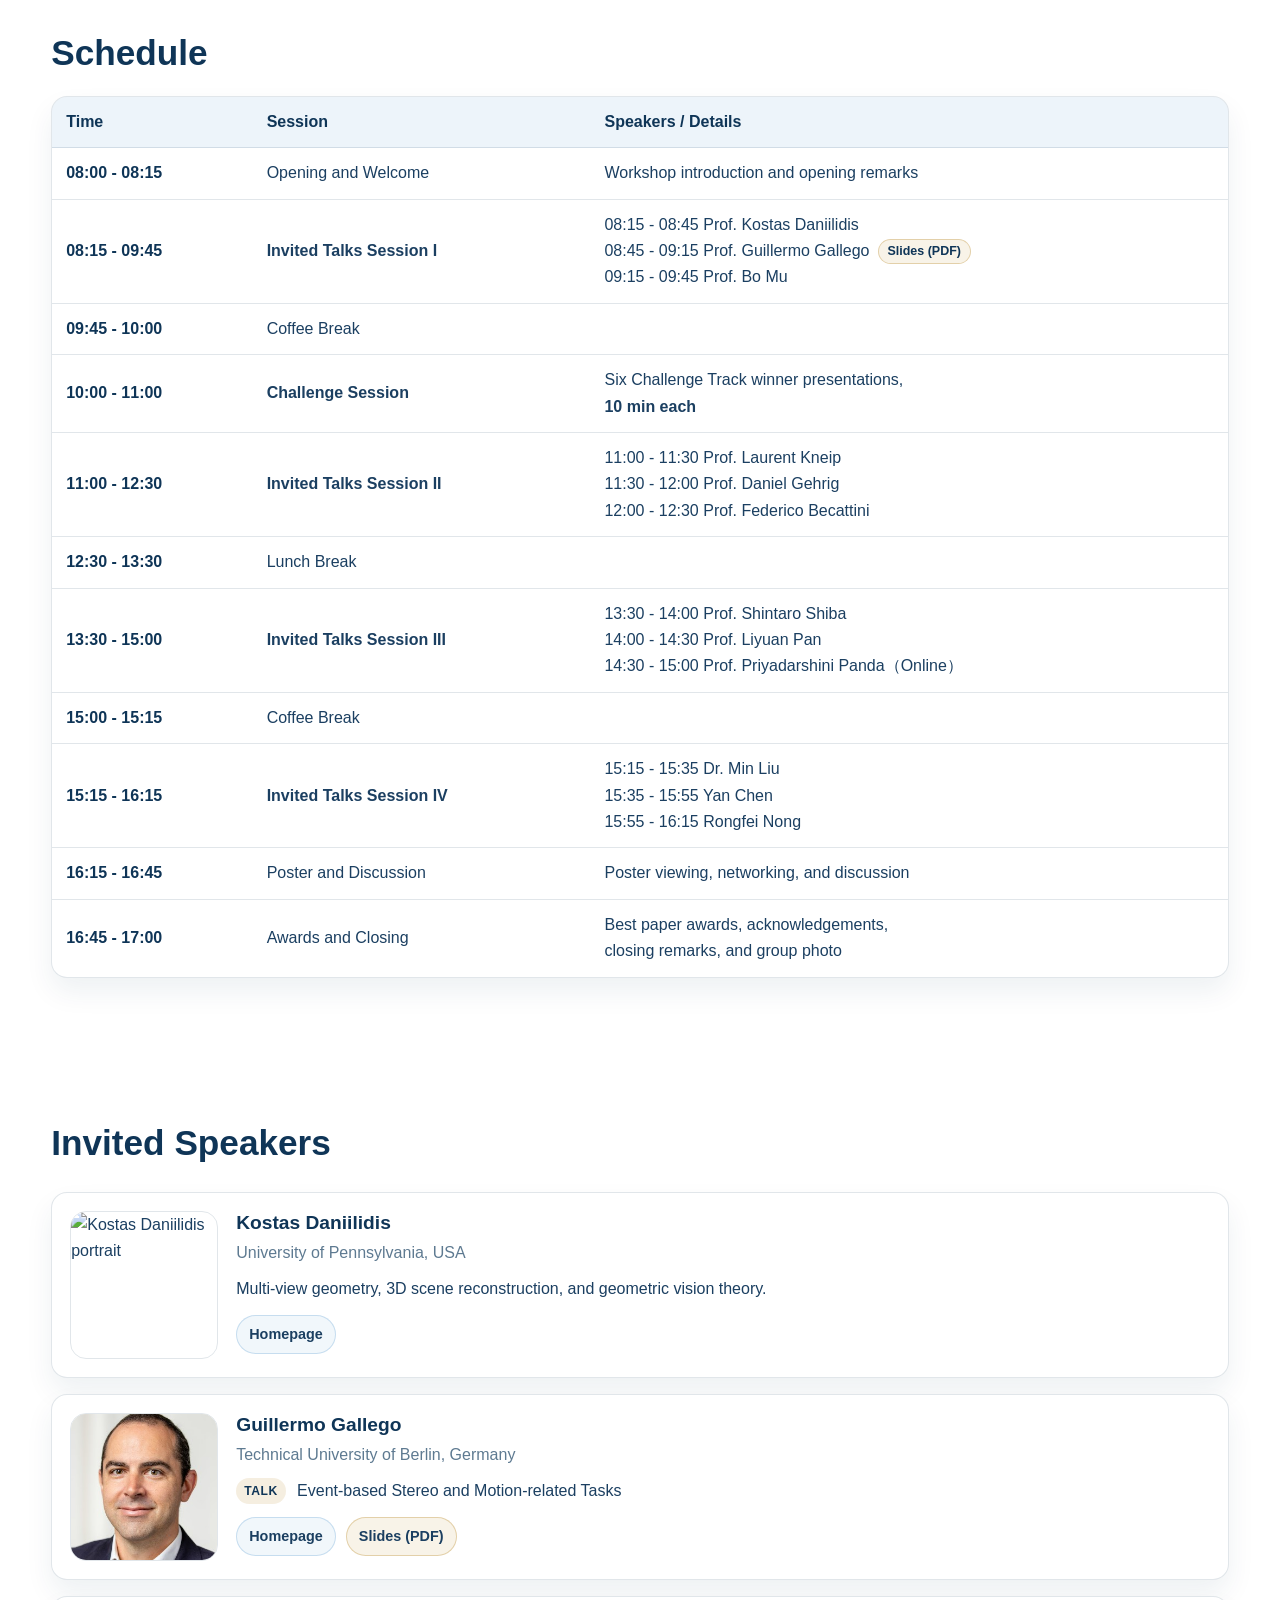
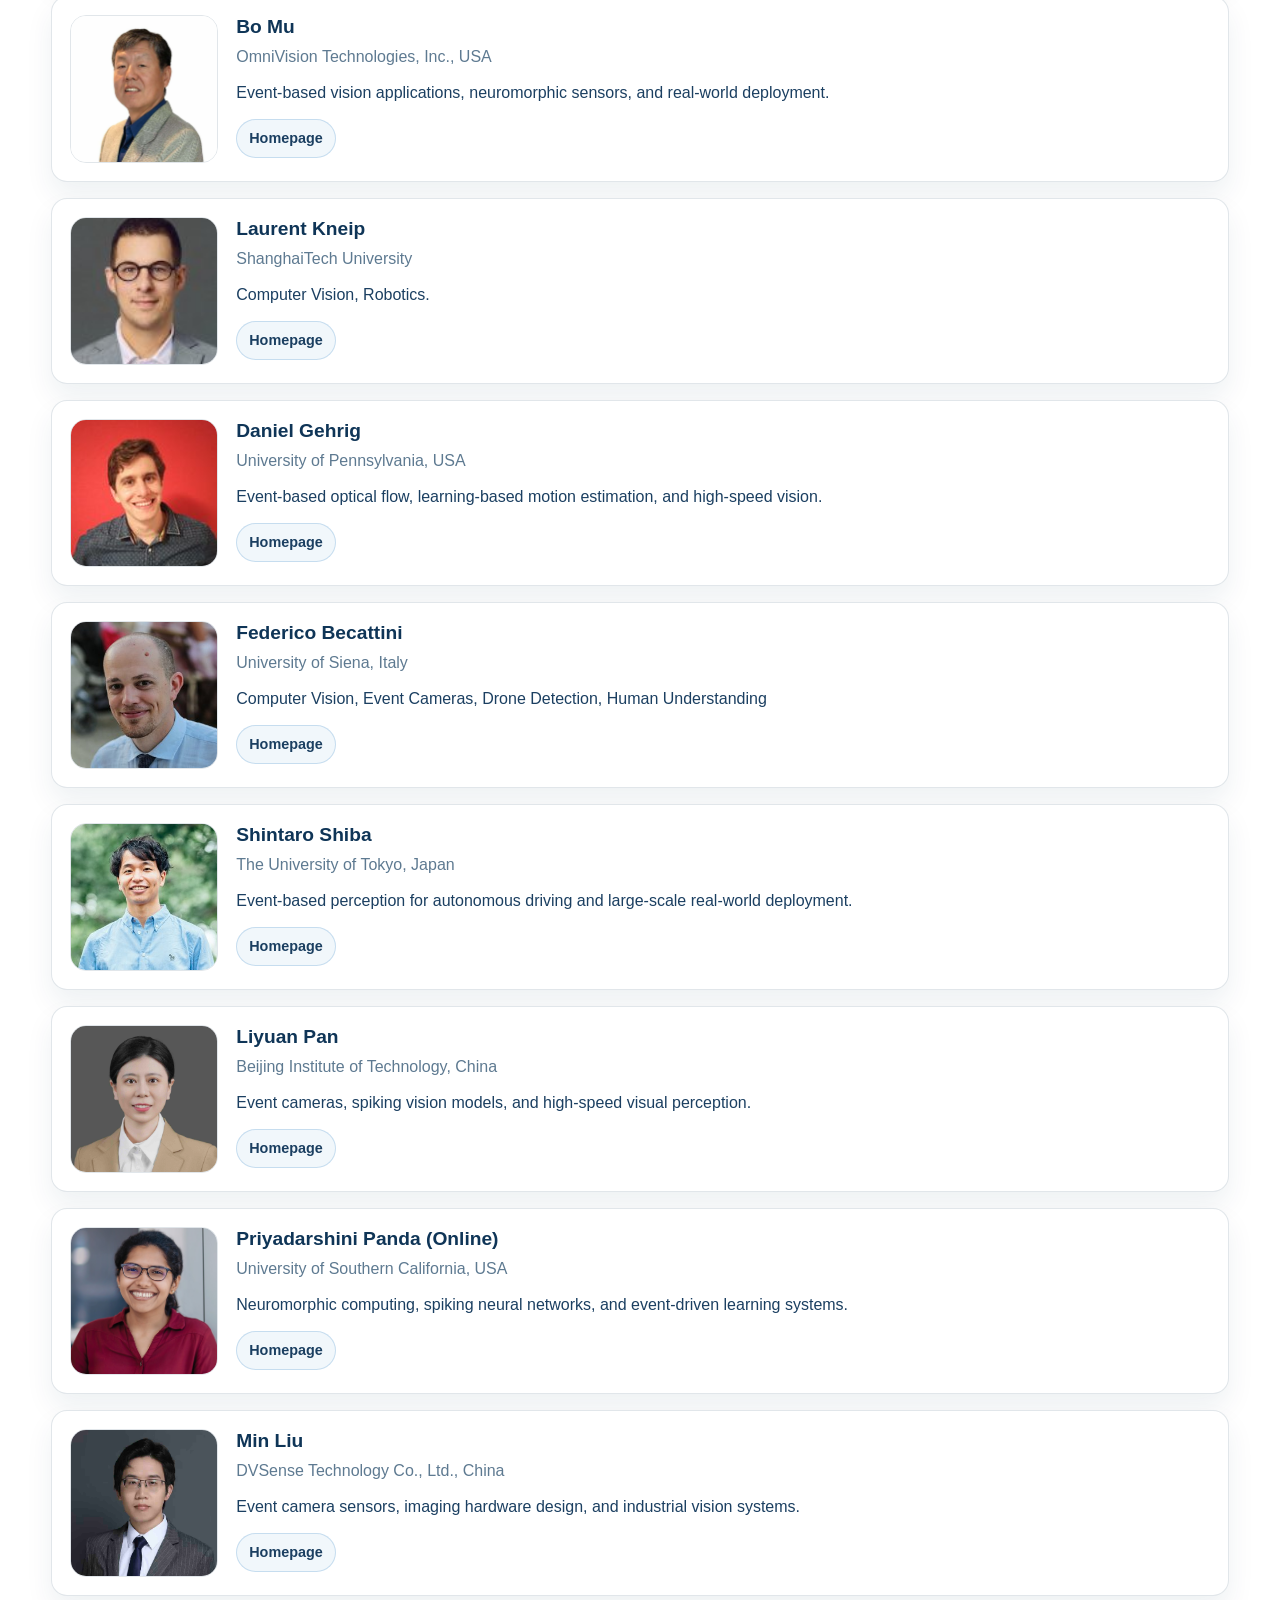
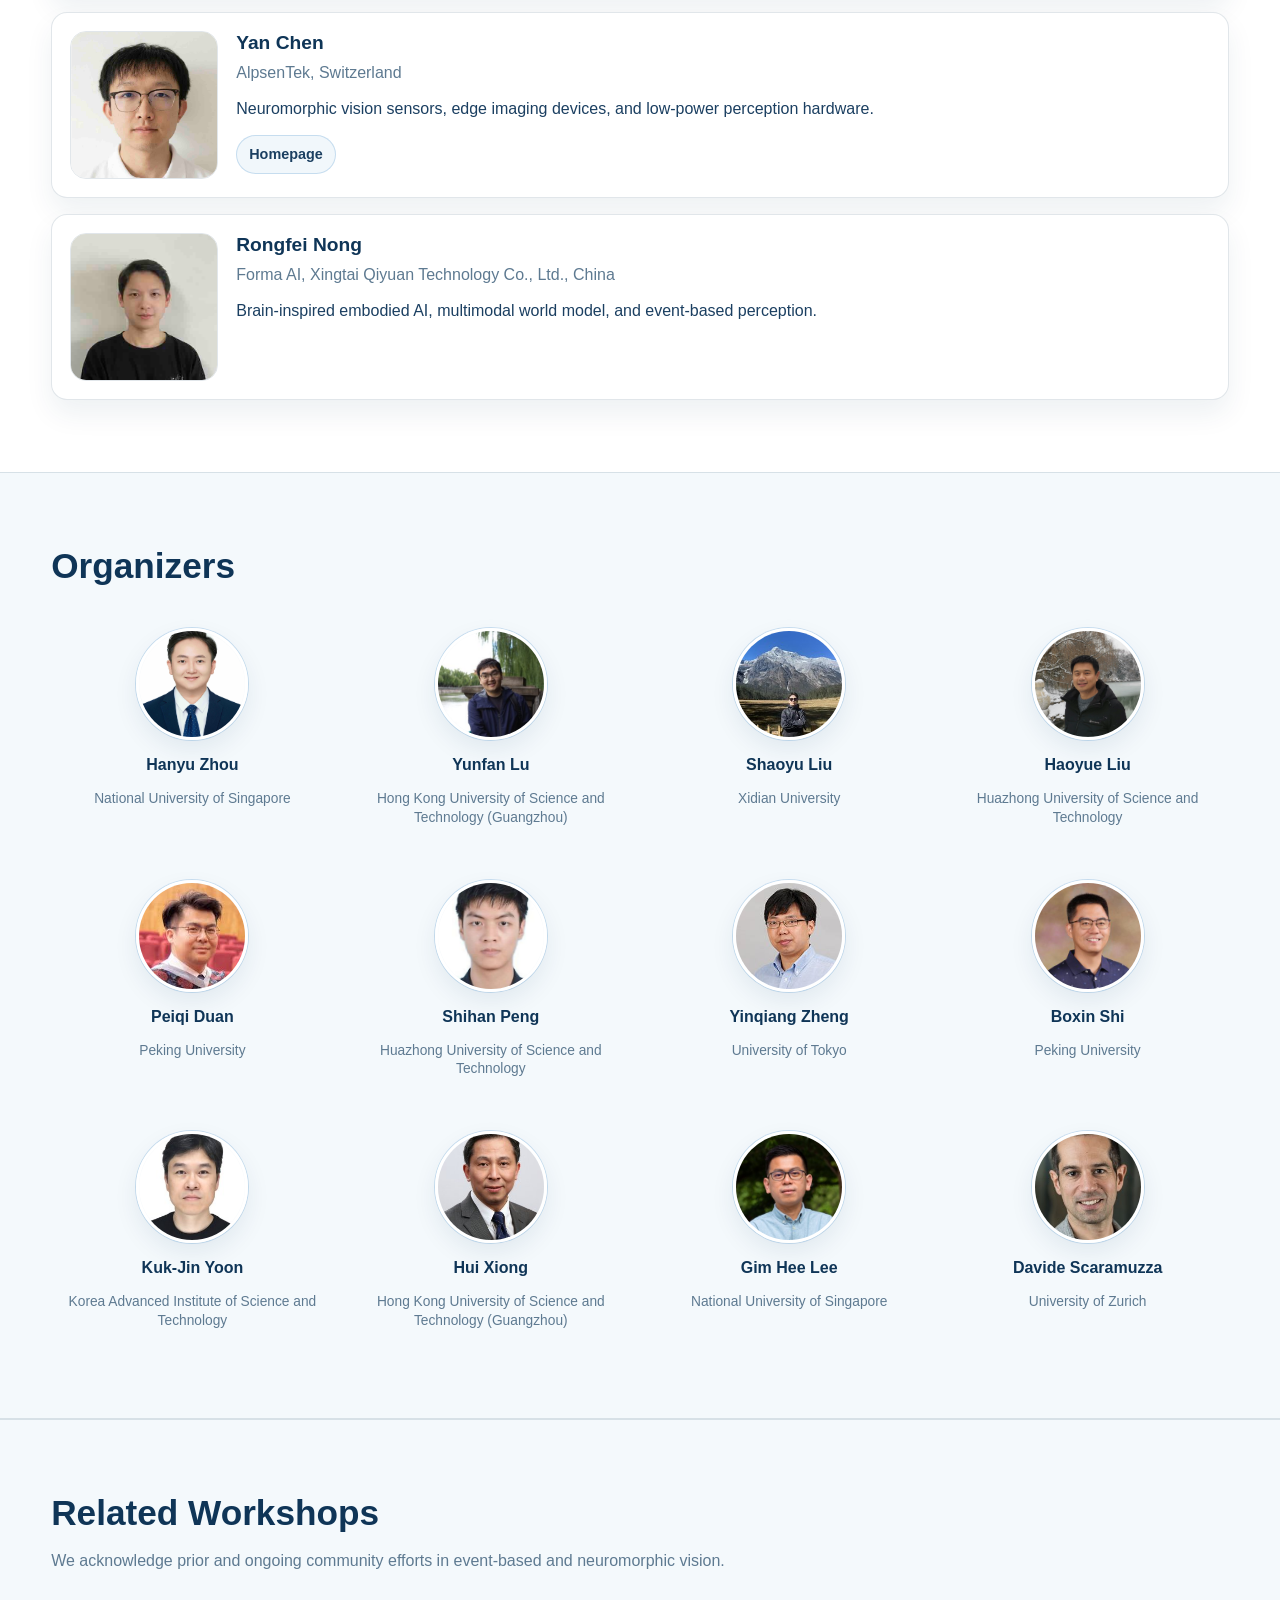
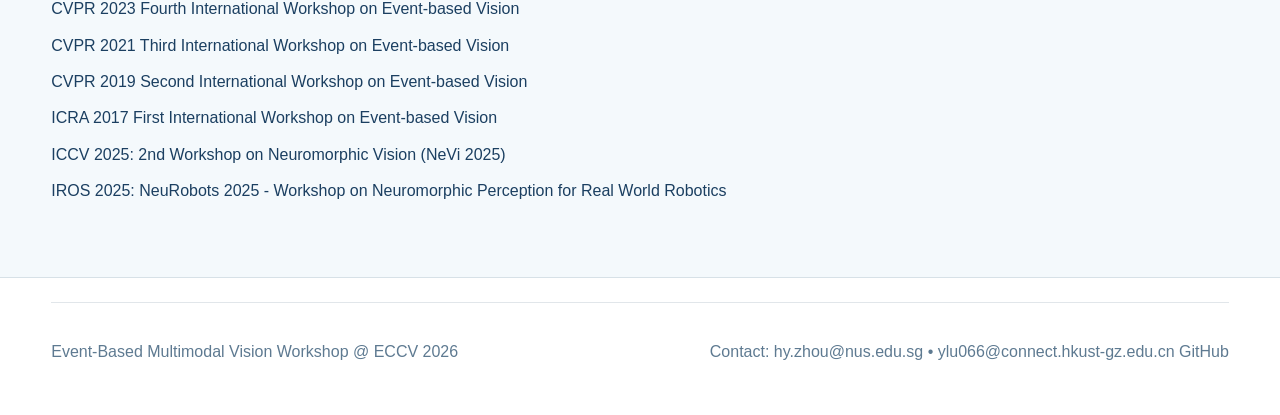
==== commit 9cfa8bec: "aaa" ====
--- a/index.html
+++ b/index.html
@@ -209,7 +209,7 @@
         </div>
         <div class="hero-visuals">
           <div class="hero-logo">
-            <img src="Vibe/Logo.png" width="1570" height="525"
+            <img src="Vibe/Logo.png" width="1270" height="525"
               alt="EBMV 2026 — ECCV Workshop: Event-Based Multimodal Vision: Imaging, Perception, and Understanding"
               fetchpriority="high" />
           </div>
--- a/css/style.css
+++ b/css/style.css
@@ -112,7 +112,7 @@
 
 .hero-grid {
   display: grid;
-  grid-template-columns: 1.1fr 0.9fr;
+  grid-template-columns: 7fr 3fr;
   gap: 28px;
   align-items: center;
 }
@@ -296,26 +296,14 @@
 
 .hero-visuals {
   display: grid;
+  grid-template-columns: 1fr;
   gap: 24px;
   width: 100%;
   min-width: 0;
 }
 
-.hero-image-card {
-  border: 1px solid var(--line);
-  border-radius: var(--radius-lg);
-  padding: 18px;
-  background: linear-gradient(180deg, rgba(244, 249, 252, 0.9), #ffffff);
-  box-shadow: var(--shadow);
-}
-
-.hero-logo {
-  width: 100%;
-  max-width: 380px;
-  justify-self: center;
-}
-
-.hero-logo img {
+.hero-logo img,
+.hero-image-card img {
   width: 100%;
   height: auto;
 }
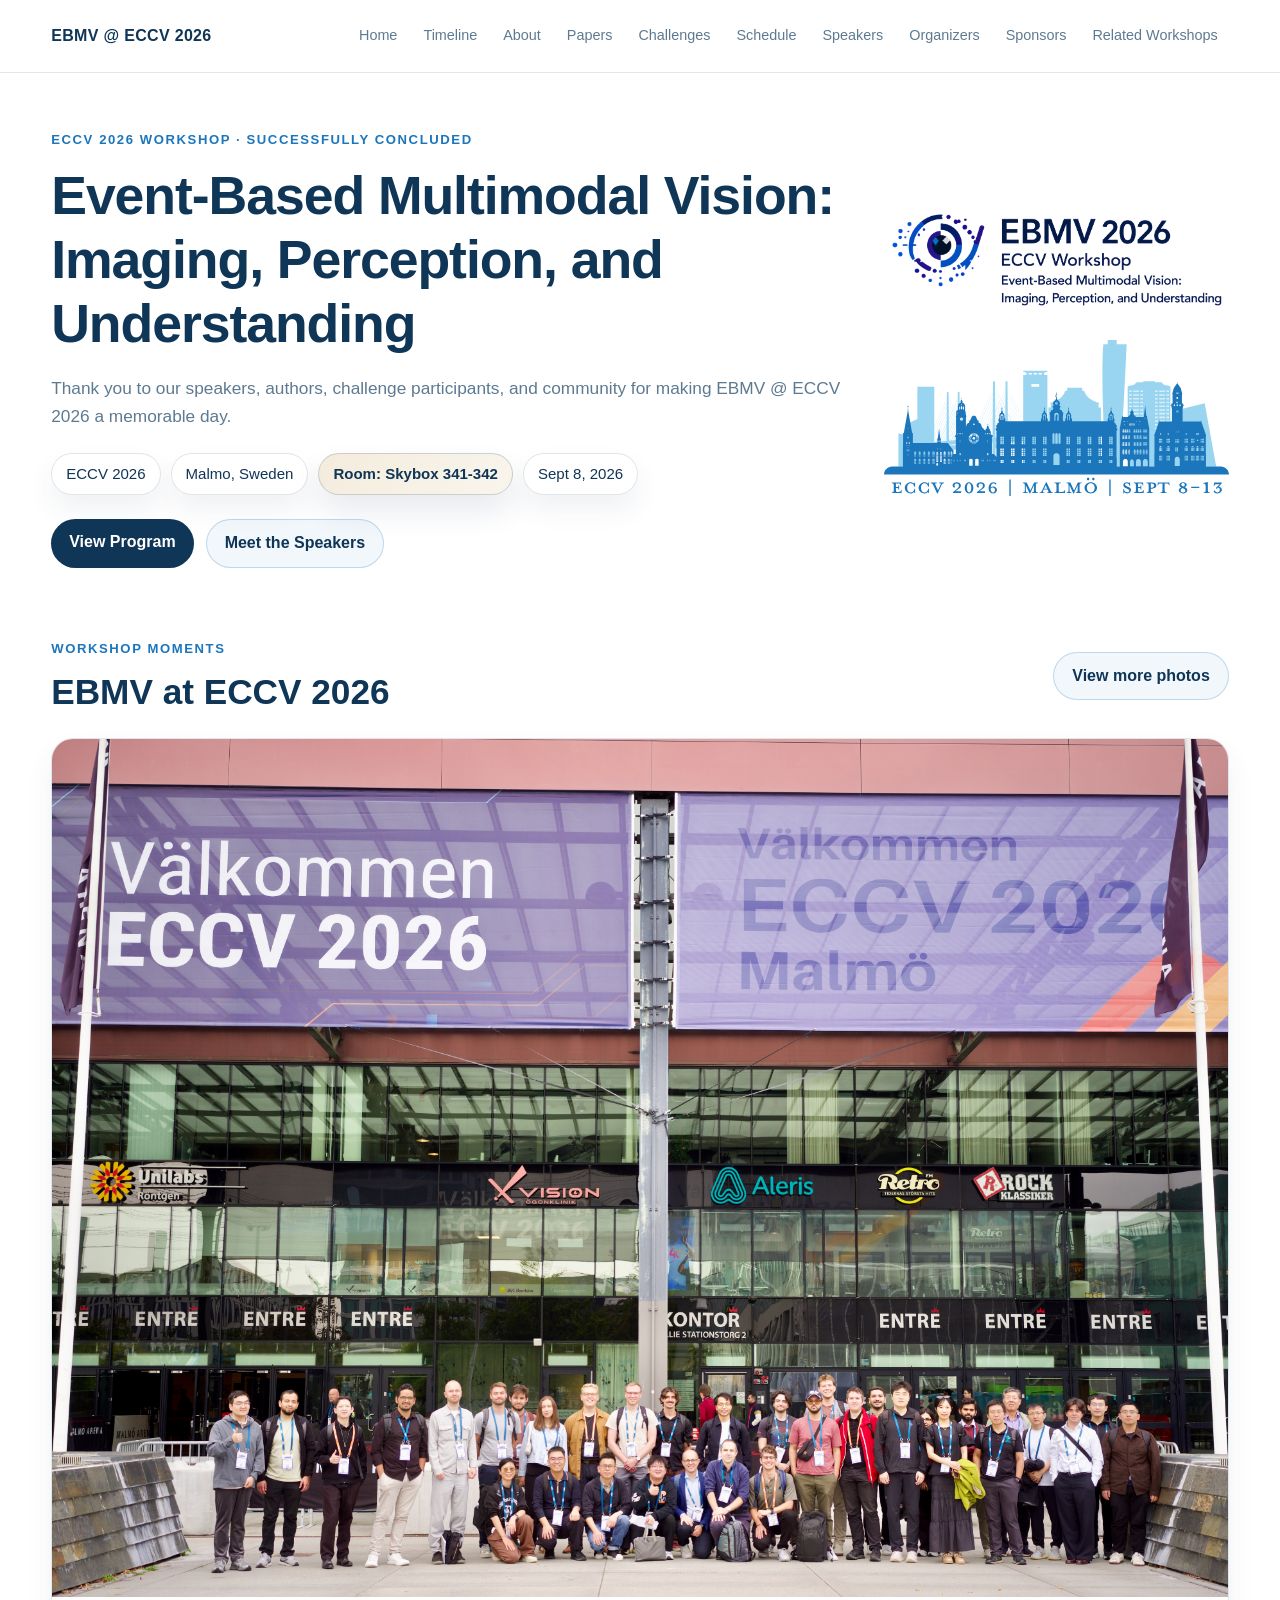
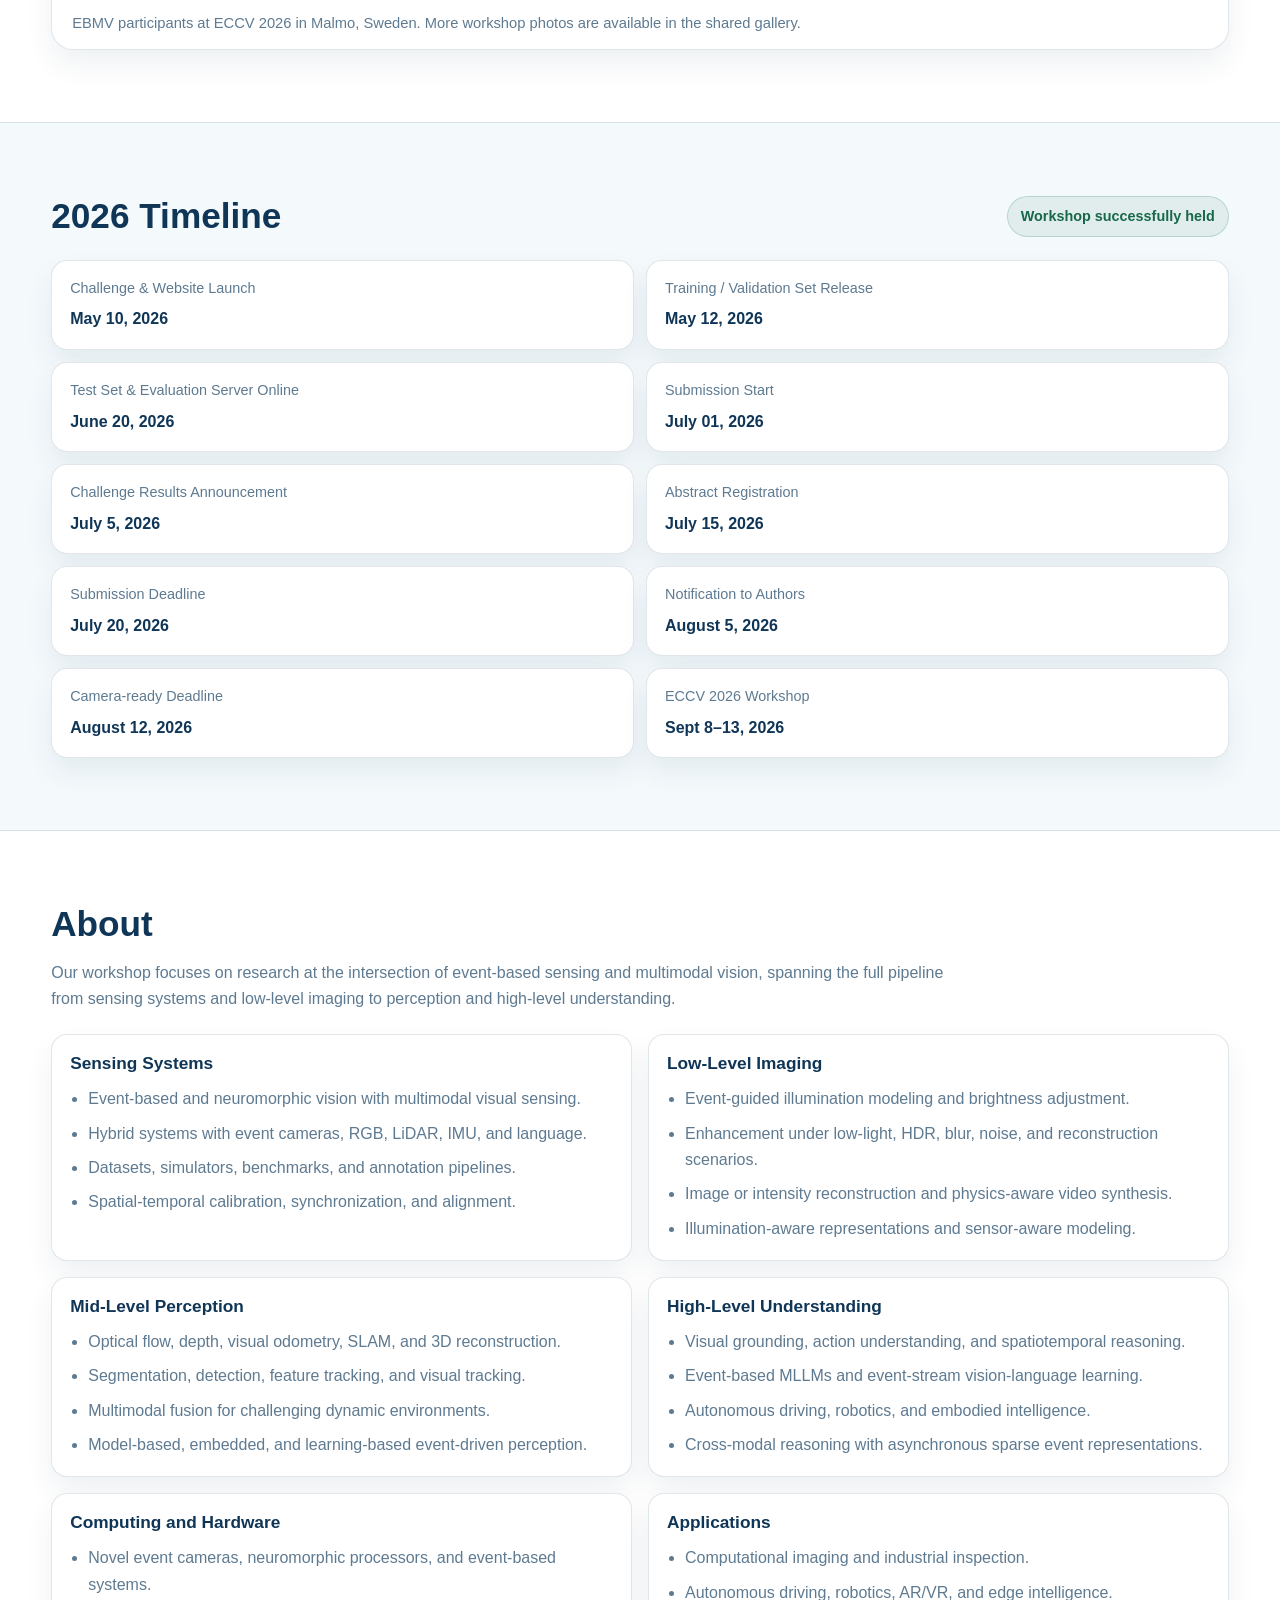
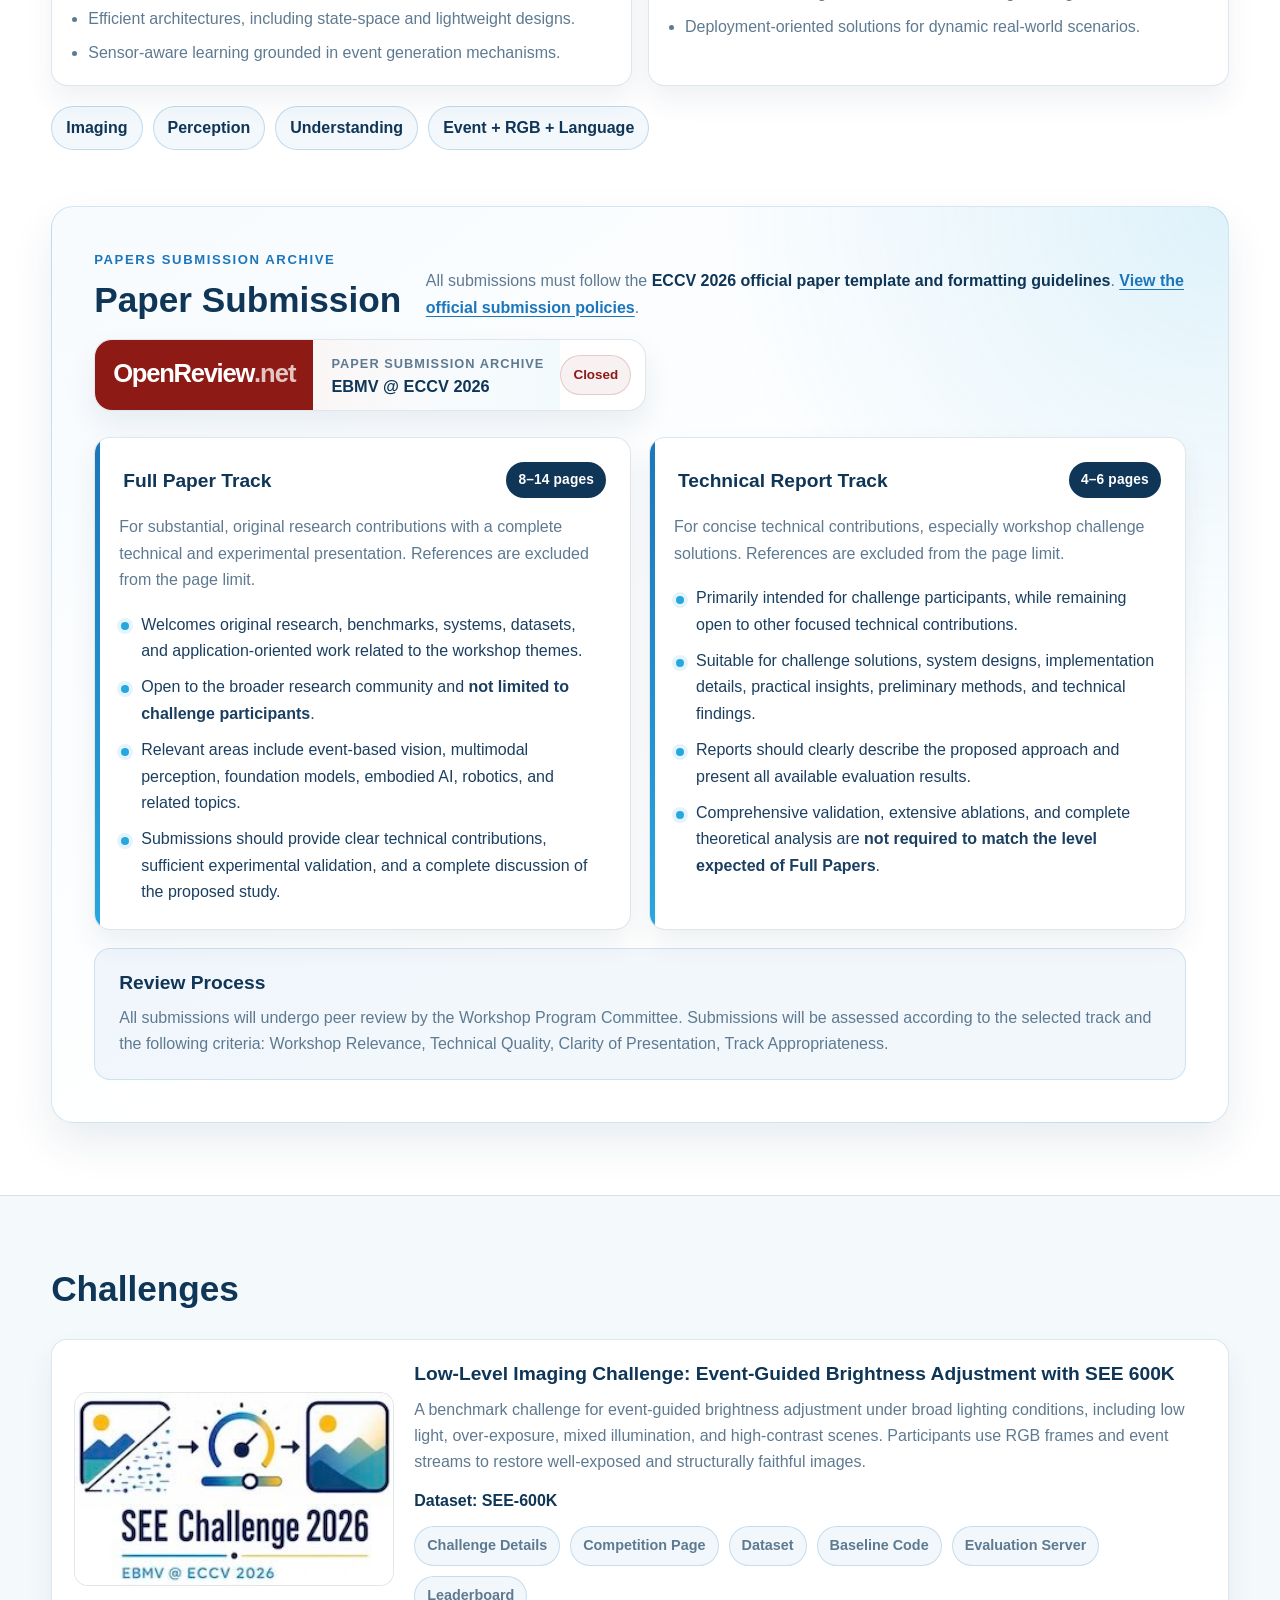
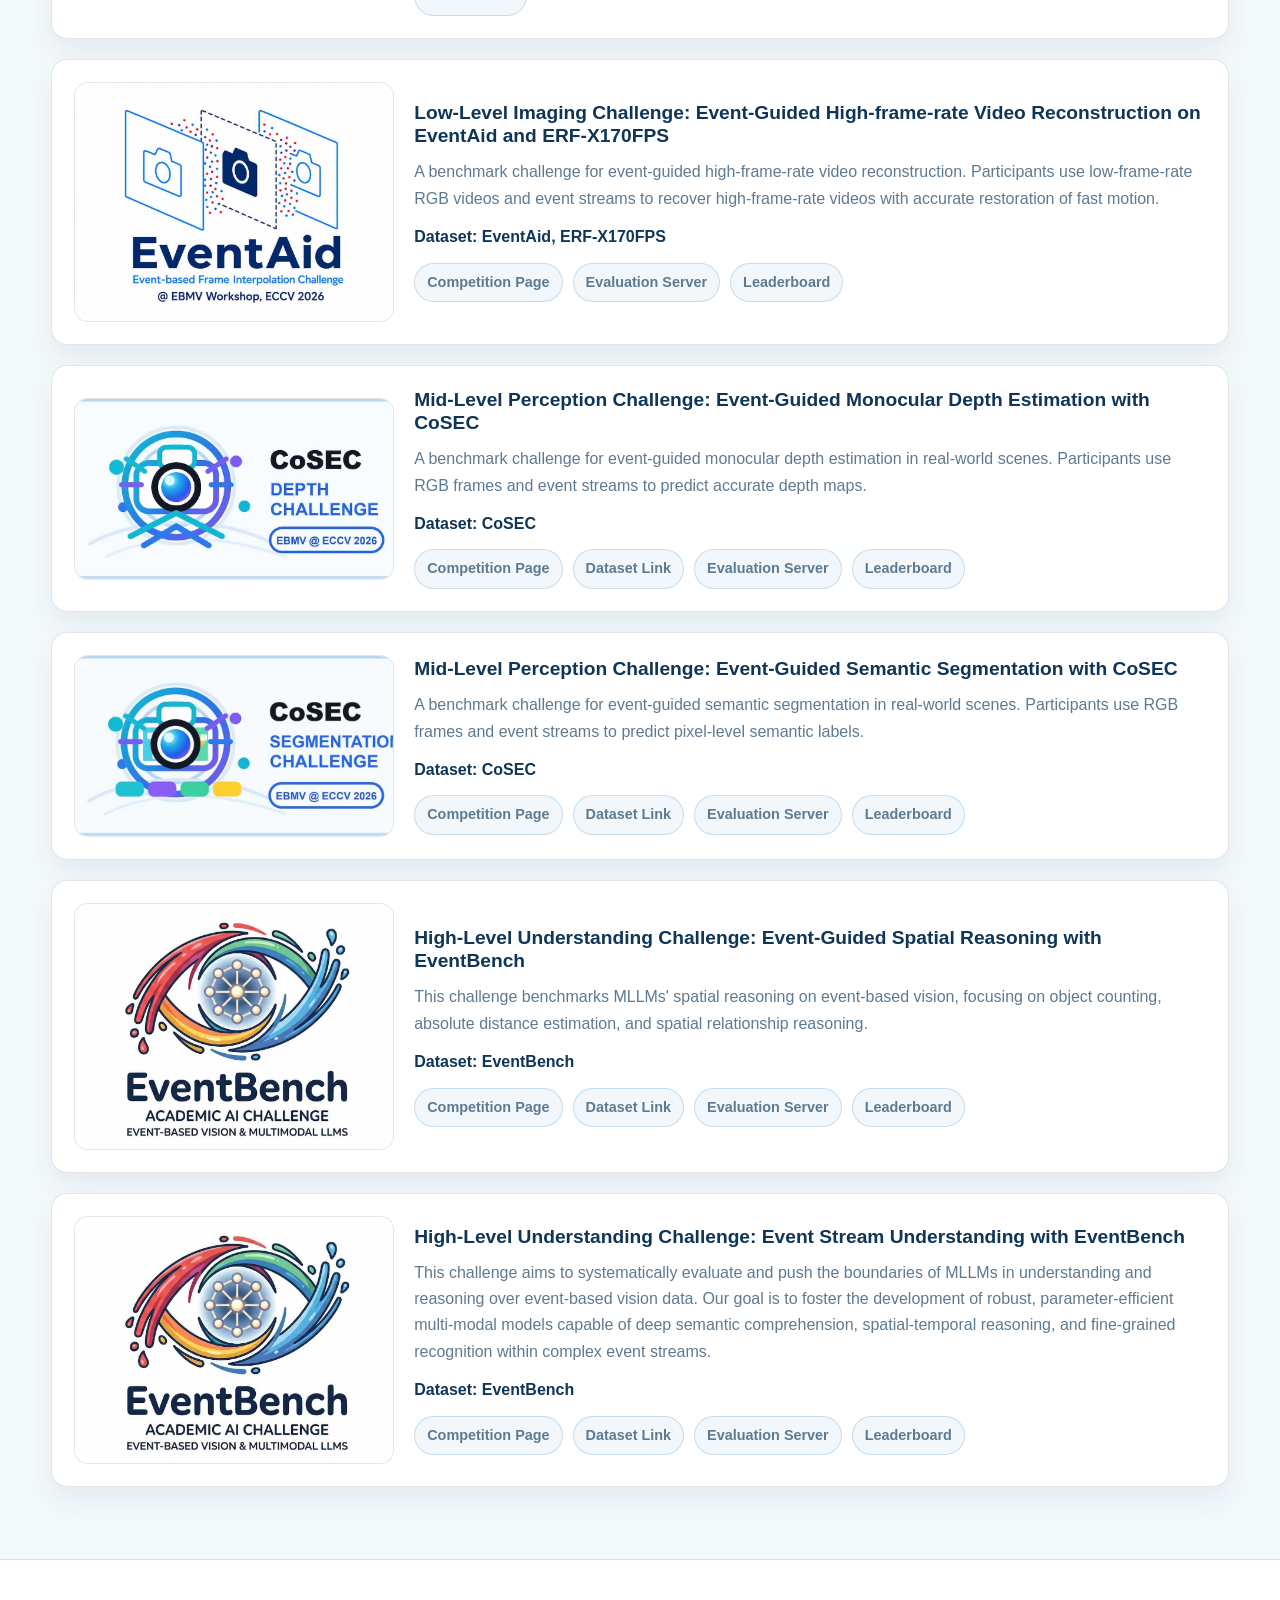
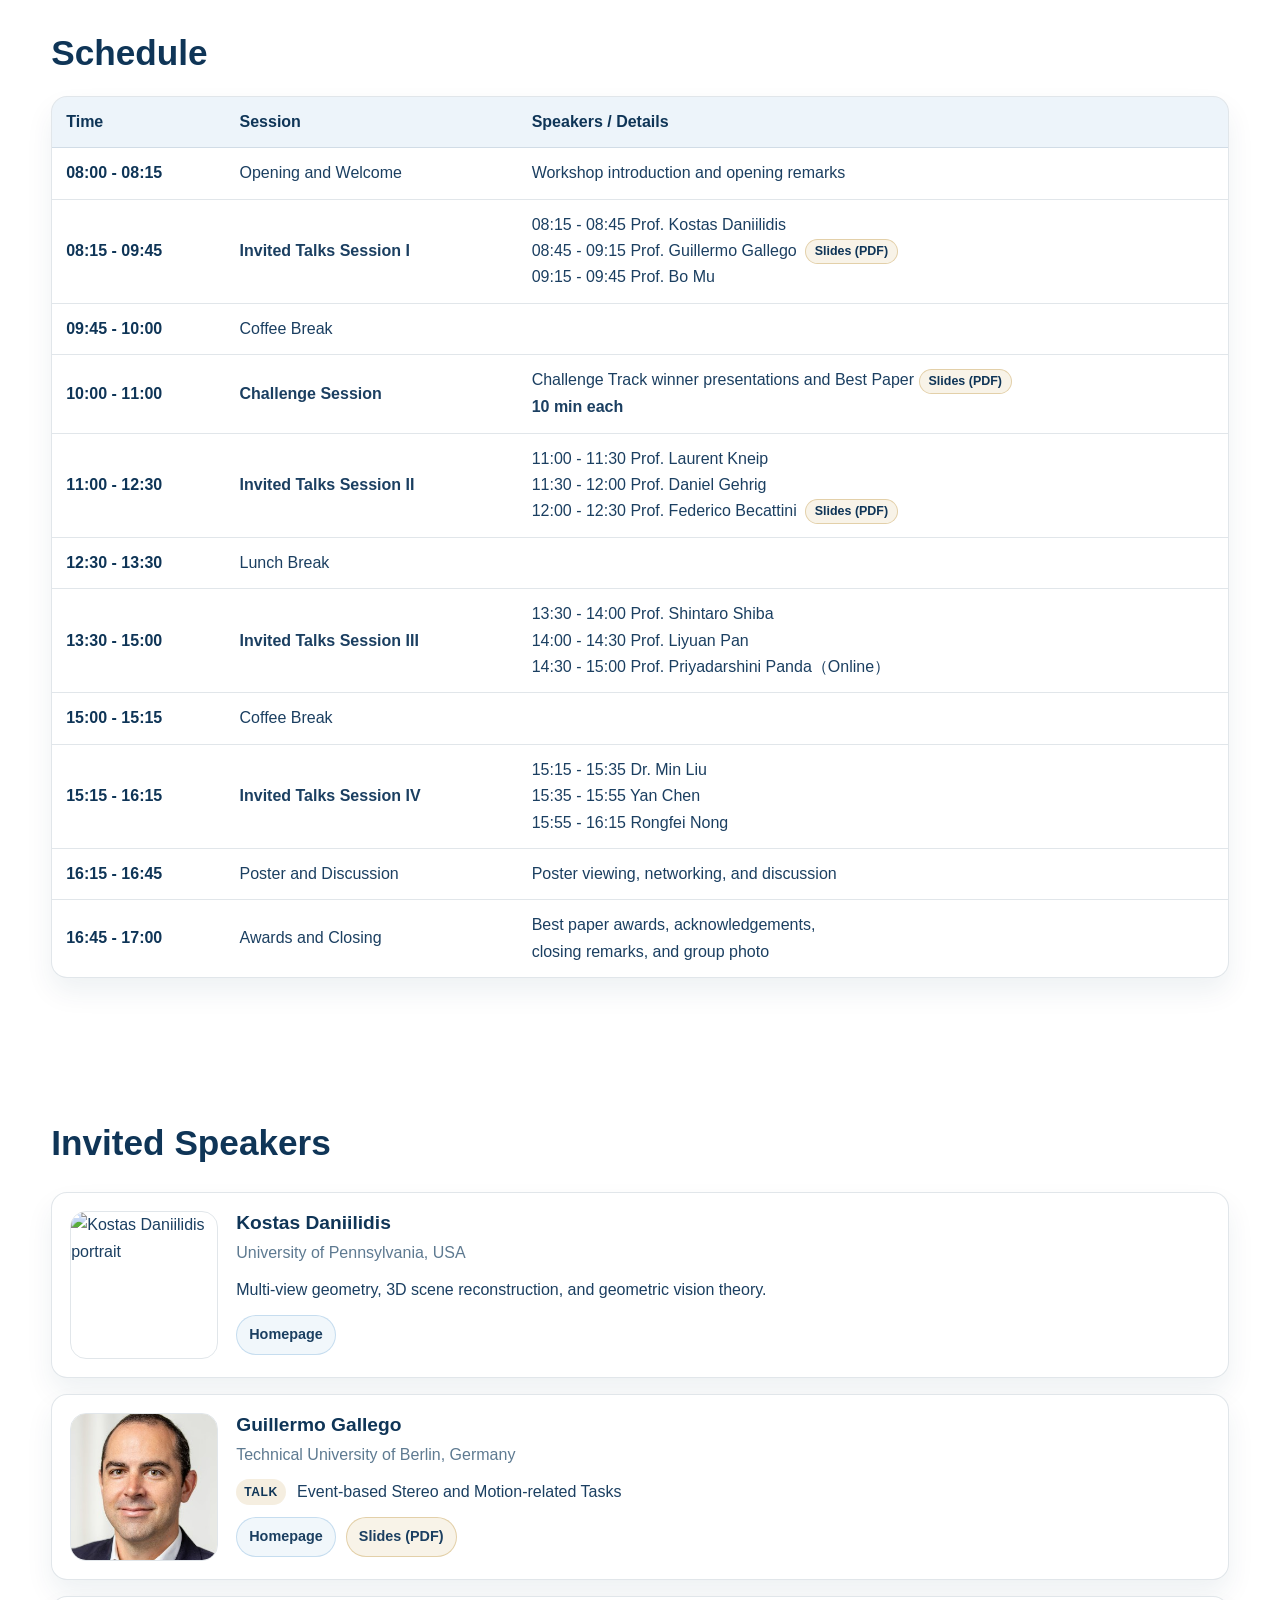
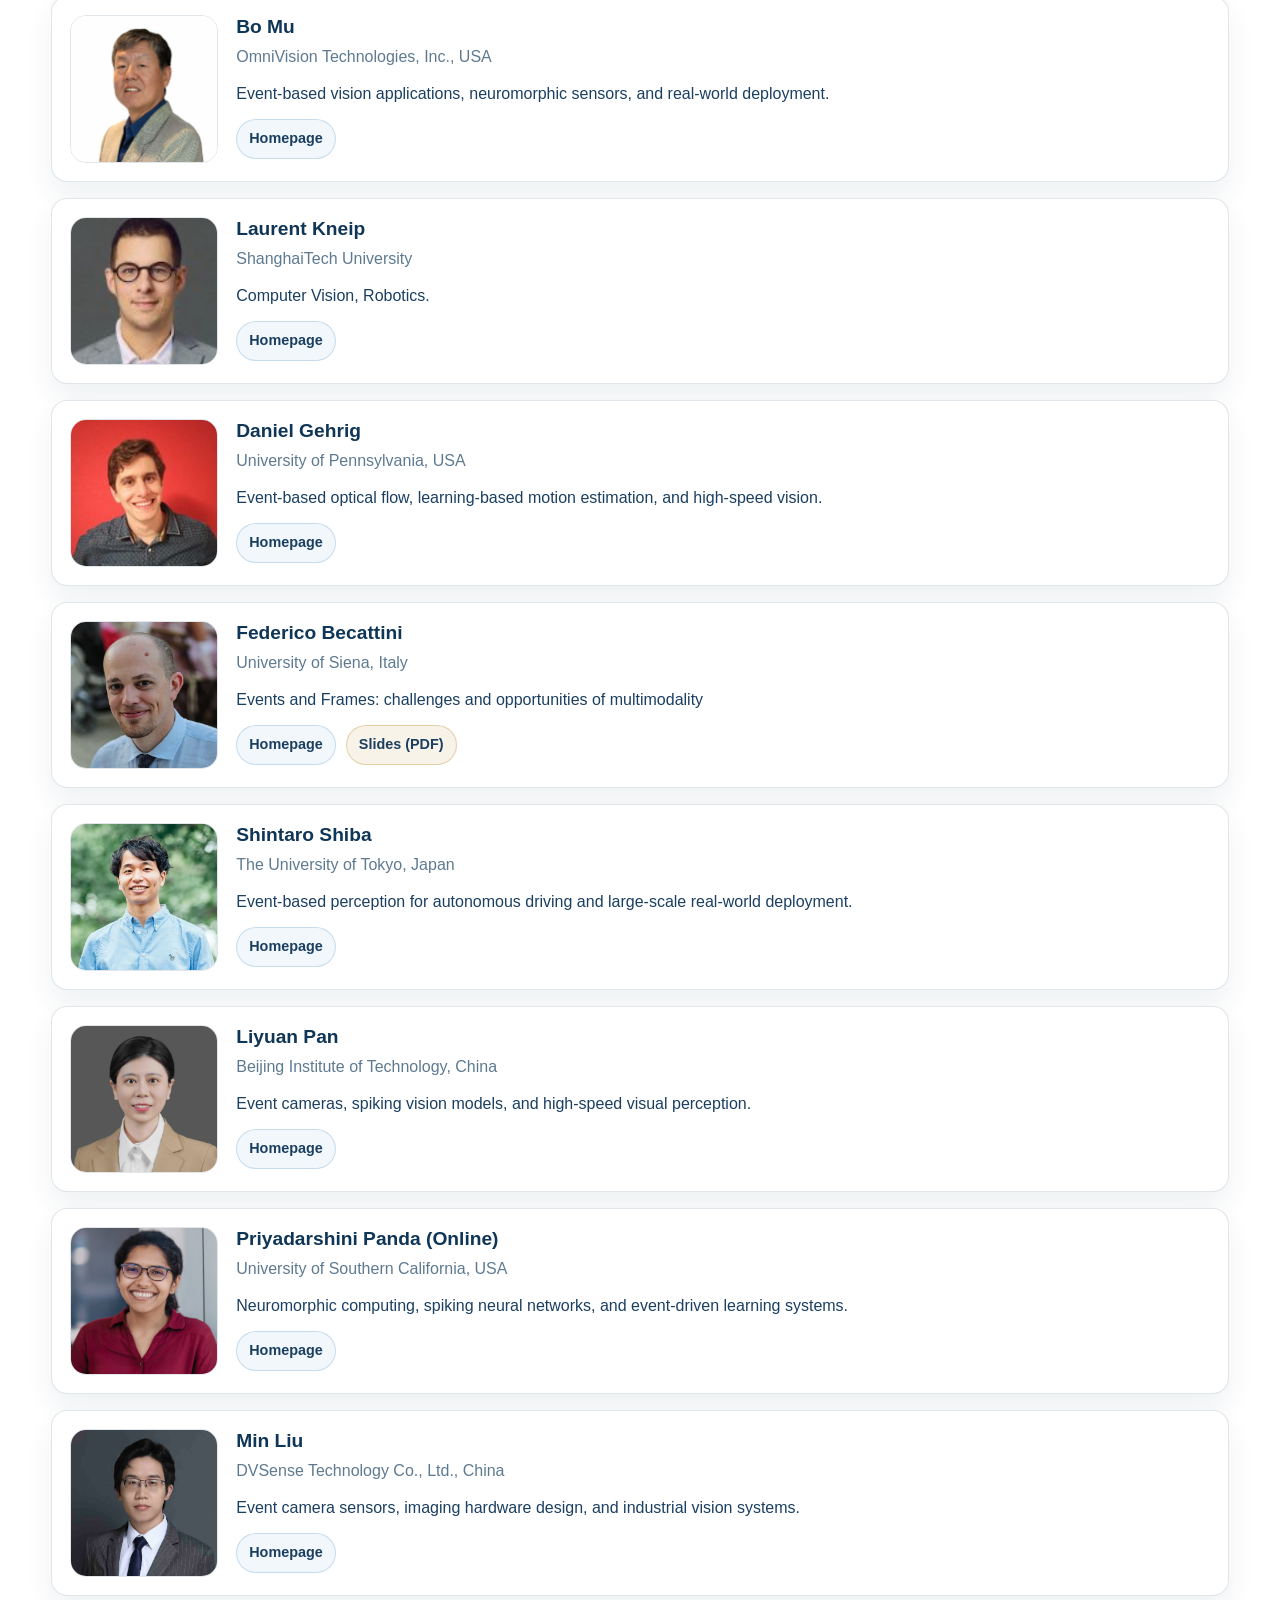
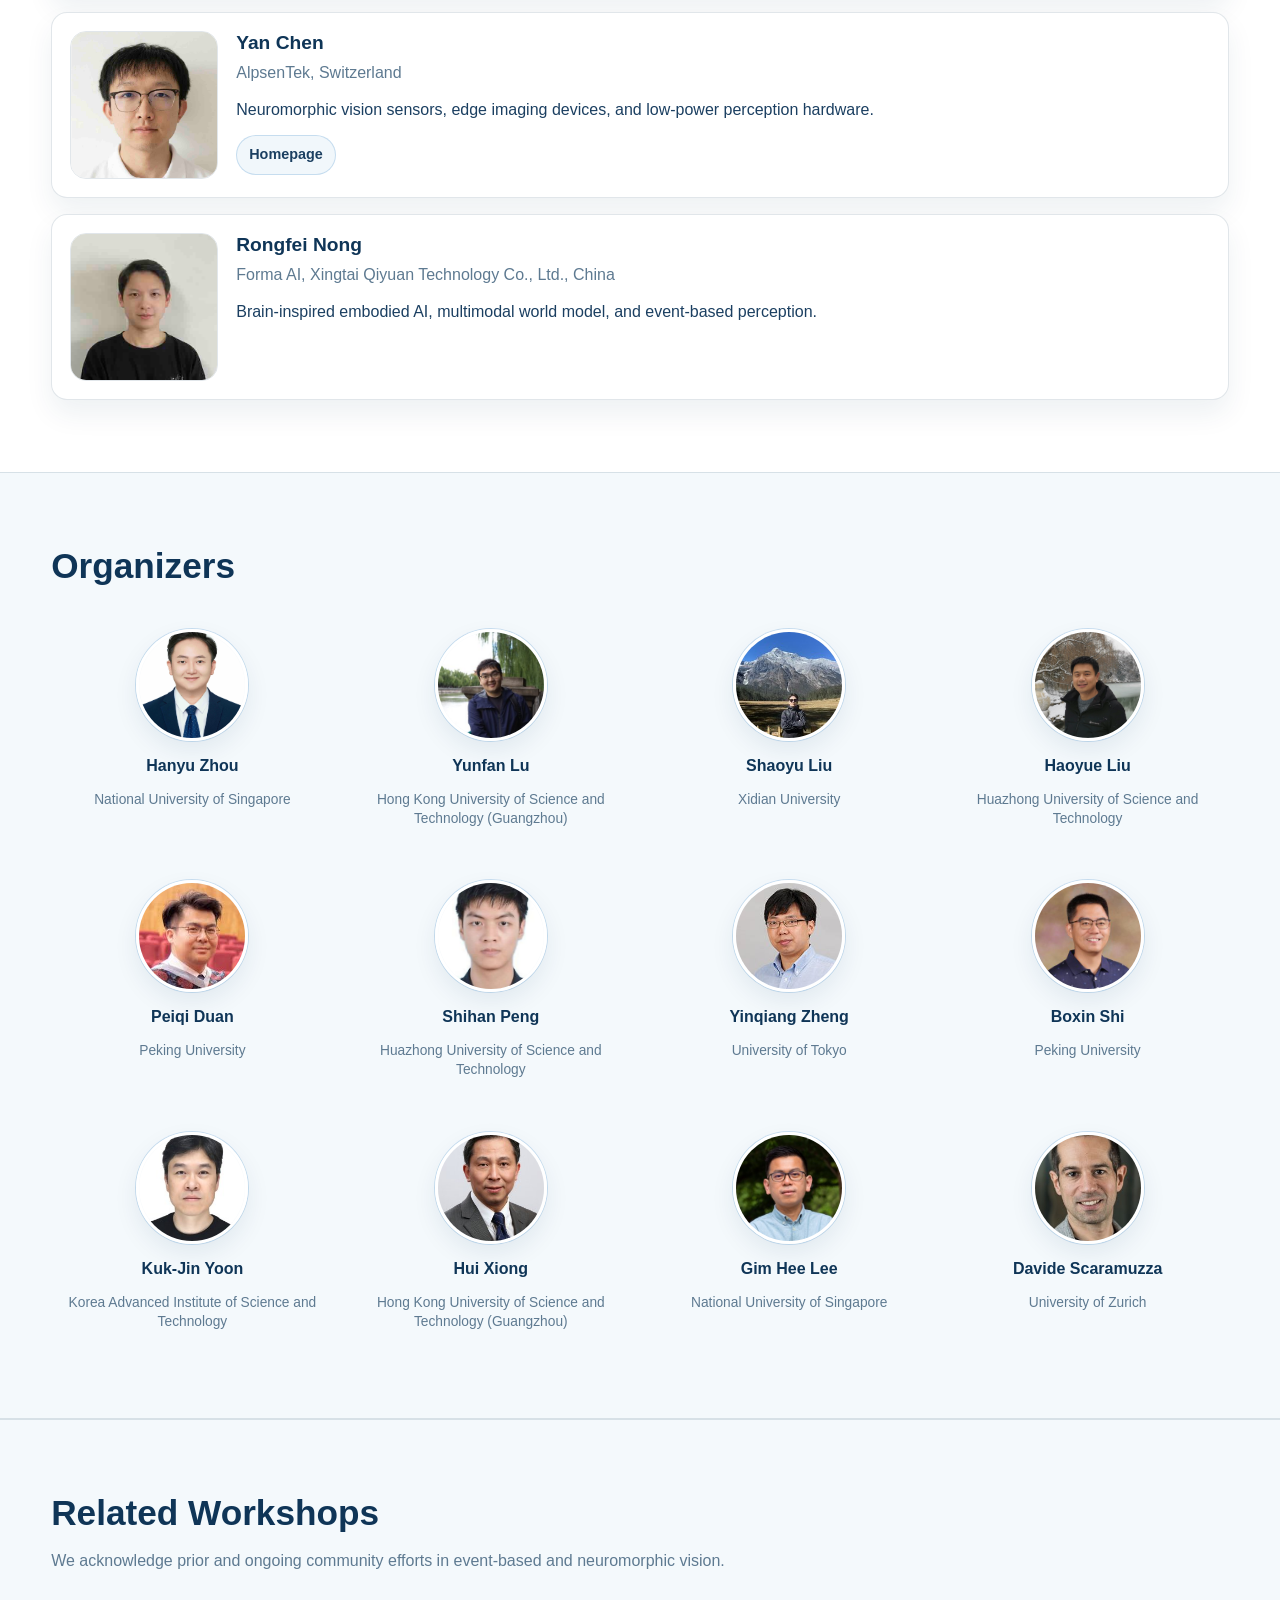
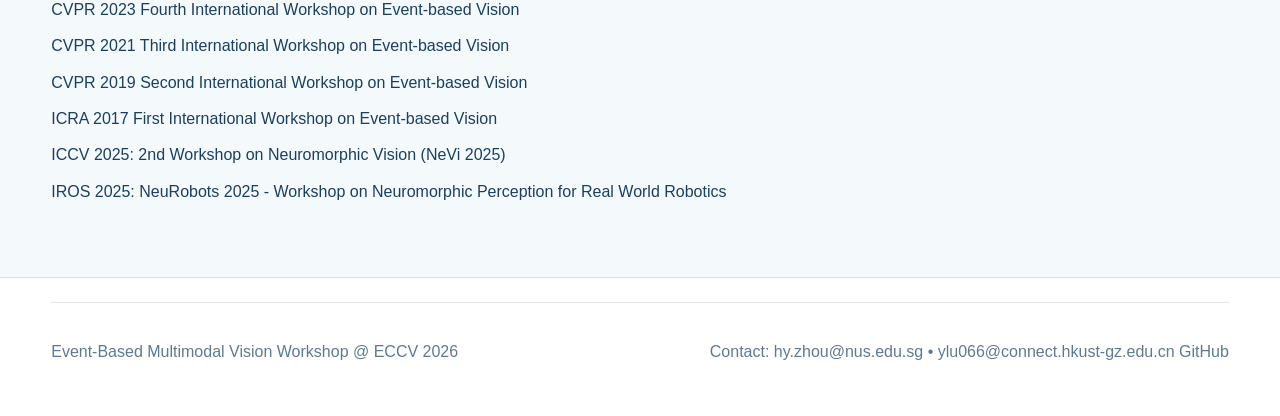
==== commit eae4c71c: "Add presentation slides for Challenge Session and Federico Becattini" ====
--- a/index.html
+++ b/index.html
@@ -657,7 +657,9 @@
                 <td>10:00 - 11:00</td>
                 <td><strong>Challenge Session</strong></td>
                 <td>
-                  Six Challenge Track winner presentations,<br>
+                  Challenge Track winner presentations and Best Paper
+                  <a class="schedule-slides" href="Slides/2026-09-08-EvHandy.pdf"
+                    target="_blank" rel="noreferrer">Slides (PDF)</a><br>
                   <strong>10 min each</strong>
                 </td>
               </tr>
@@ -667,7 +669,10 @@
                 <td>
                   11:00 - 11:30 Prof. Laurent Kneip<br>
                   11:30 - 12:00 Prof. Daniel Gehrig<br>
-                  12:00 - 12:30 Prof. Federico Becattini
+                  <span class="schedule-talk">12:00 - 12:30 Prof. Federico Becattini
+                    <a class="schedule-slides" href="Slides/2026-09-08_Federico_Becattini_Events_and_Frames.pdf"
+                      target="_blank" rel="noreferrer">Slides (PDF)</a>
+                  </span>
                 </td>
               </tr>
               <tr>
@@ -801,10 +806,12 @@
               <h3>Federico Becattini</h3>
               <p class="affiliation">University of Siena, Italy</p>
               <p class="talk-title">
-                Computer Vision, Event Cameras, Drone Detection, Human Understanding
+                Events and Frames: challenges and opportunities of multimodality
               </p>
               <p class="speaker-actions">
                 <a href="https://docenti.unisi.it/it/becattini-0" target="_blank" rel="noreferrer">Homepage</a>
+                <a class="slides-link" href="Slides/2026-09-08_Federico_Becattini_Events_and_Frames.pdf"
+                  target="_blank" rel="noreferrer">Slides (PDF)</a>
               </p>
             </div>
           </article>
